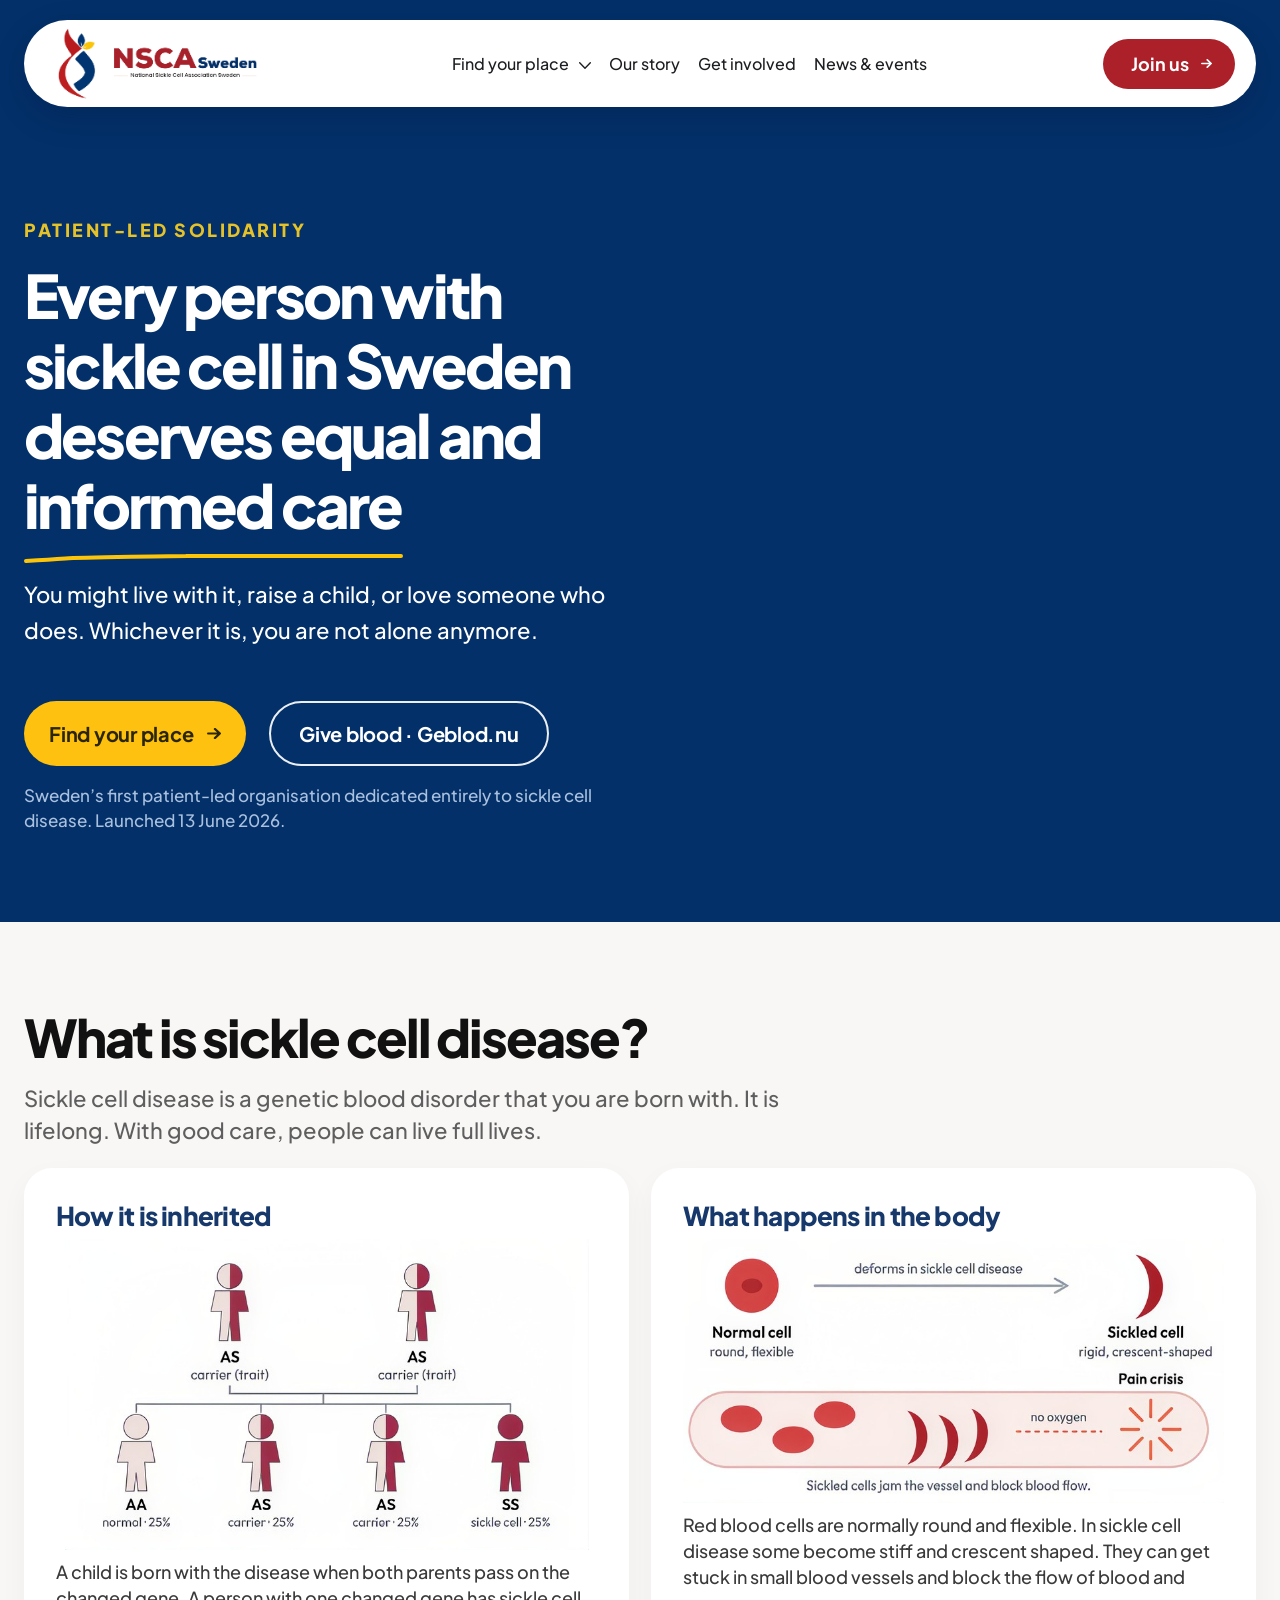
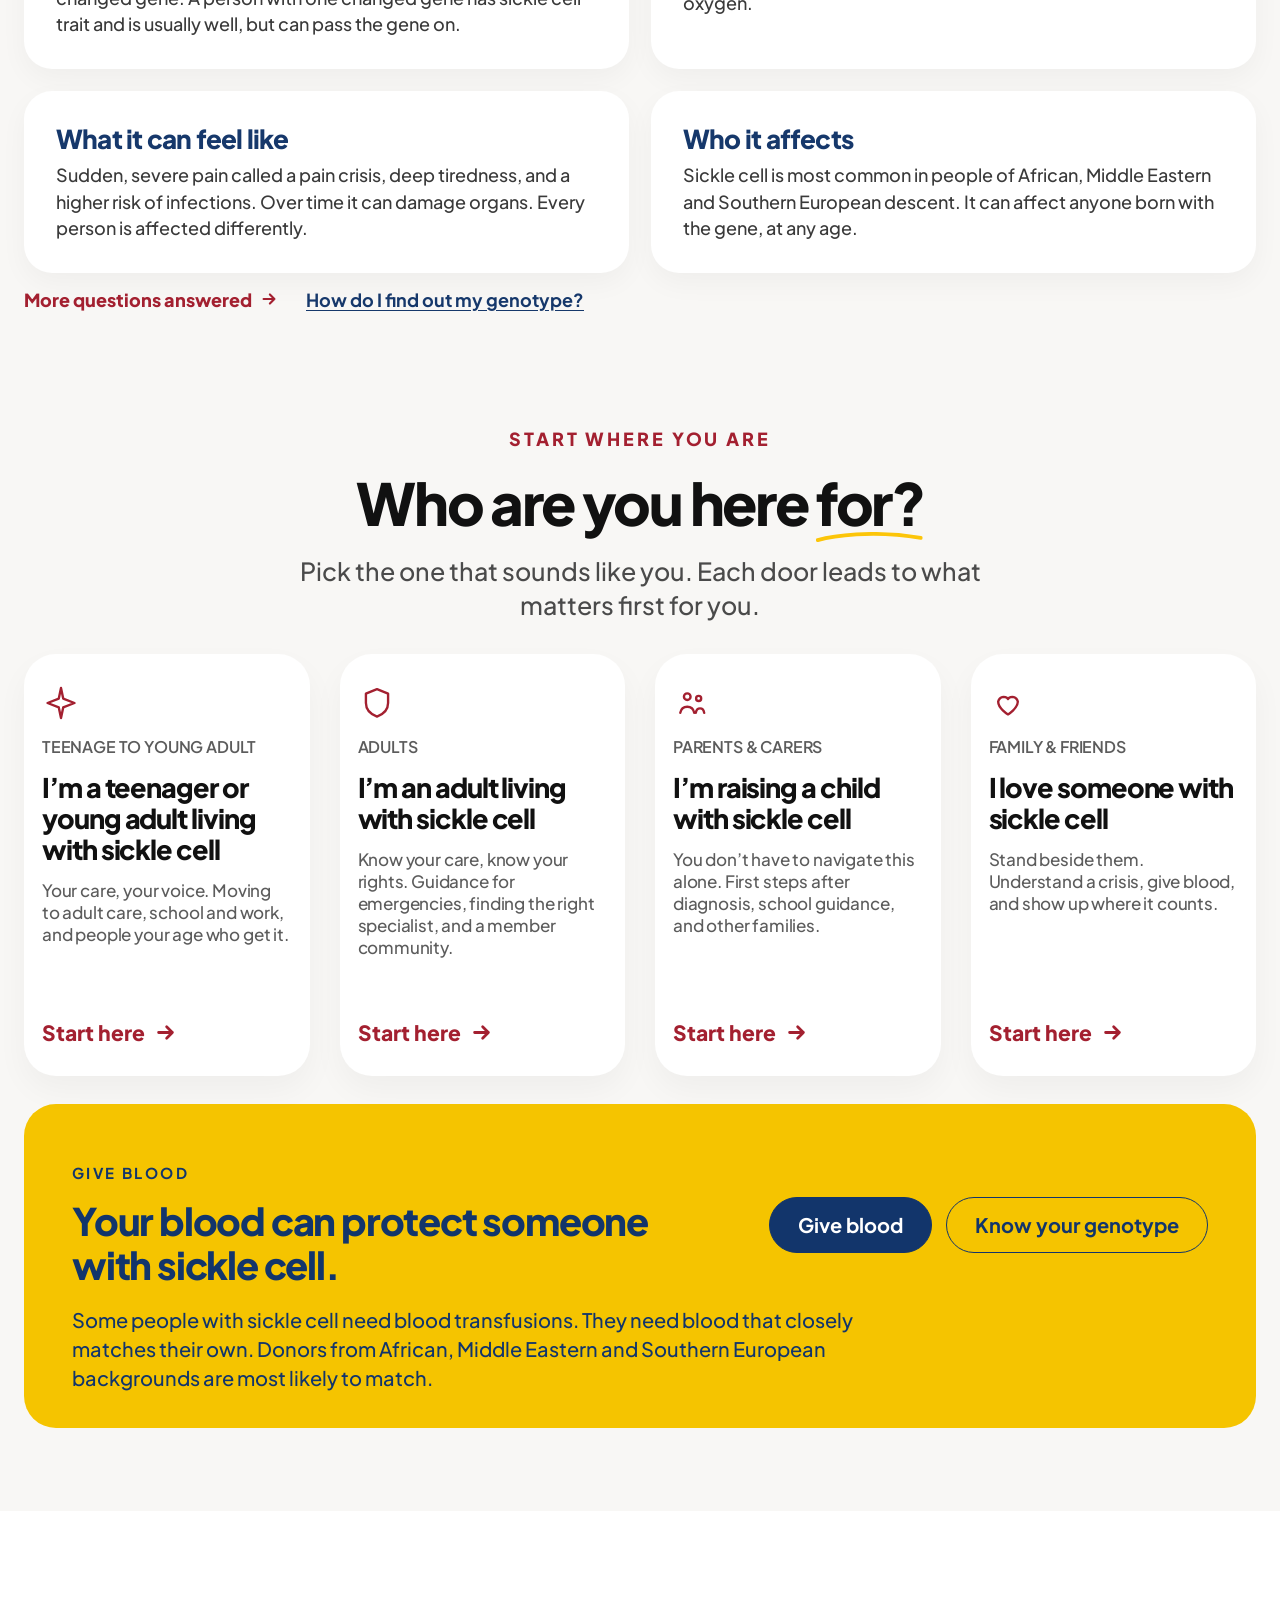
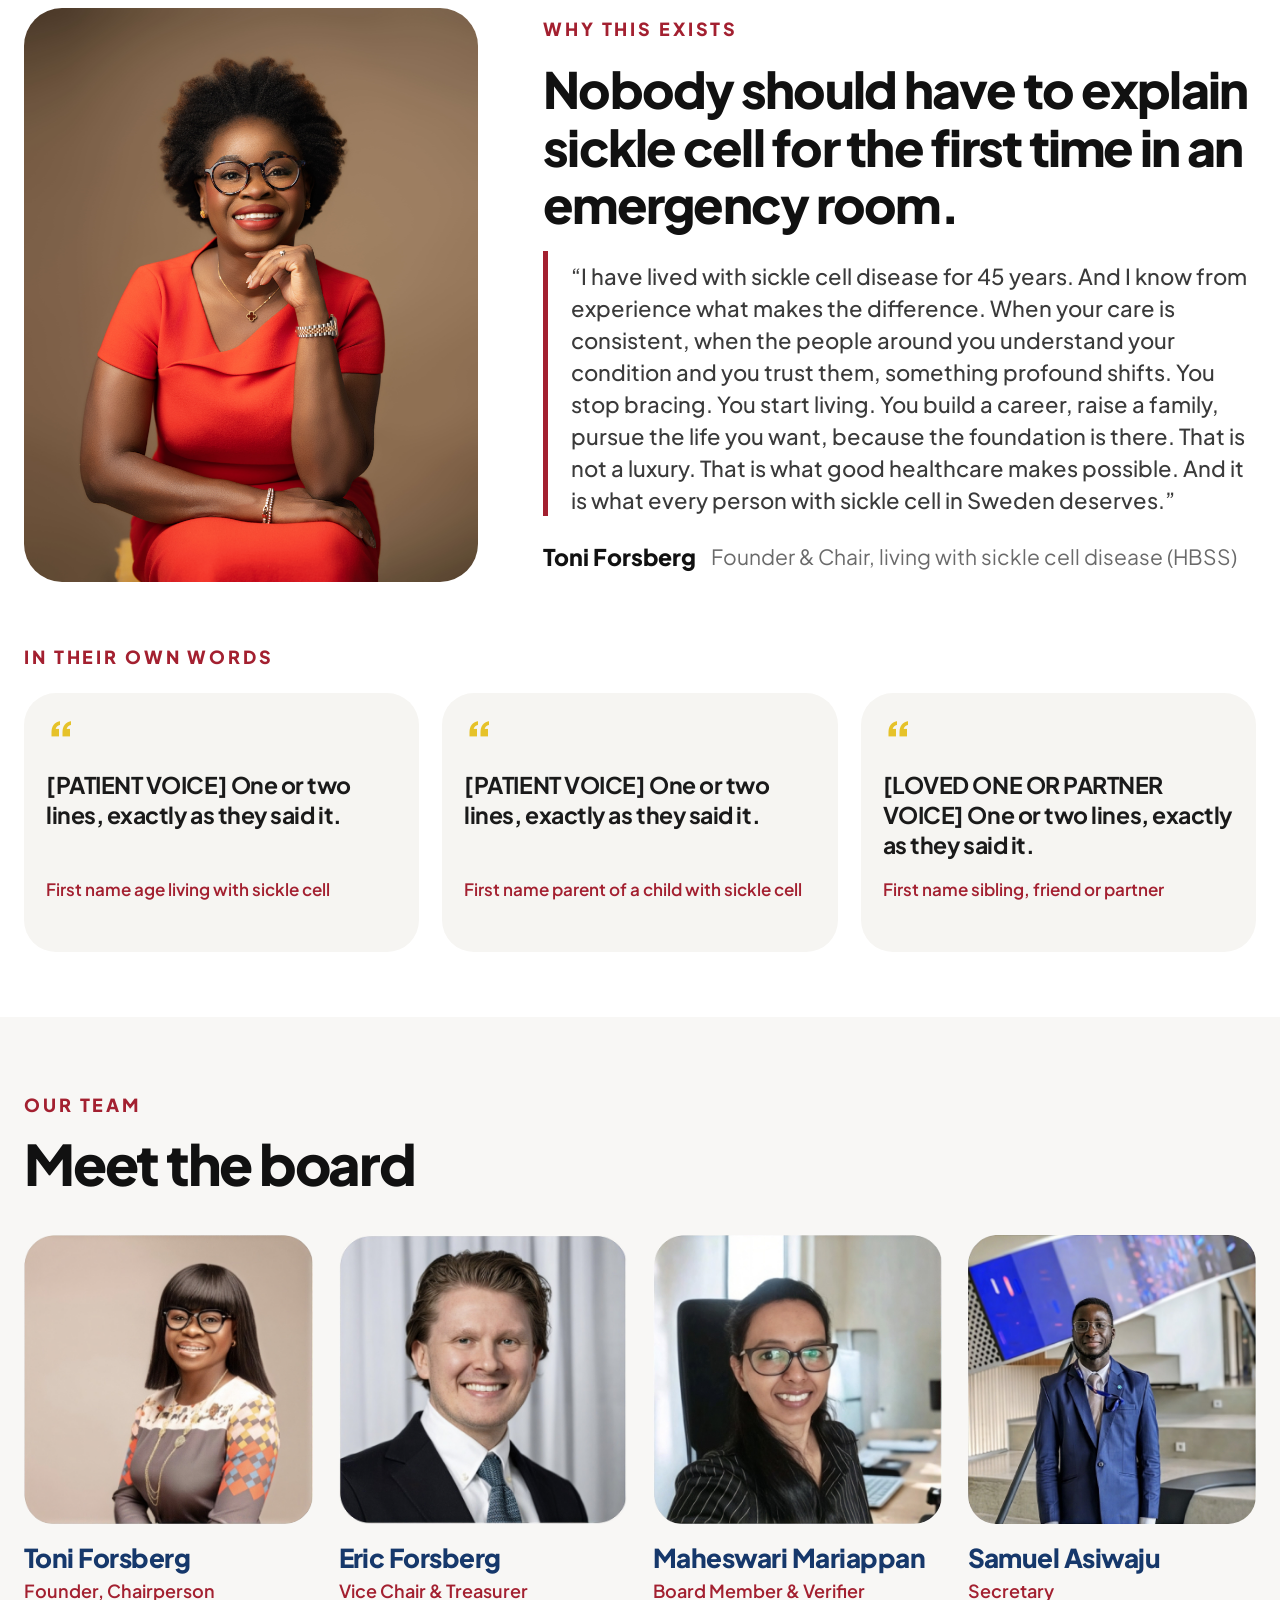
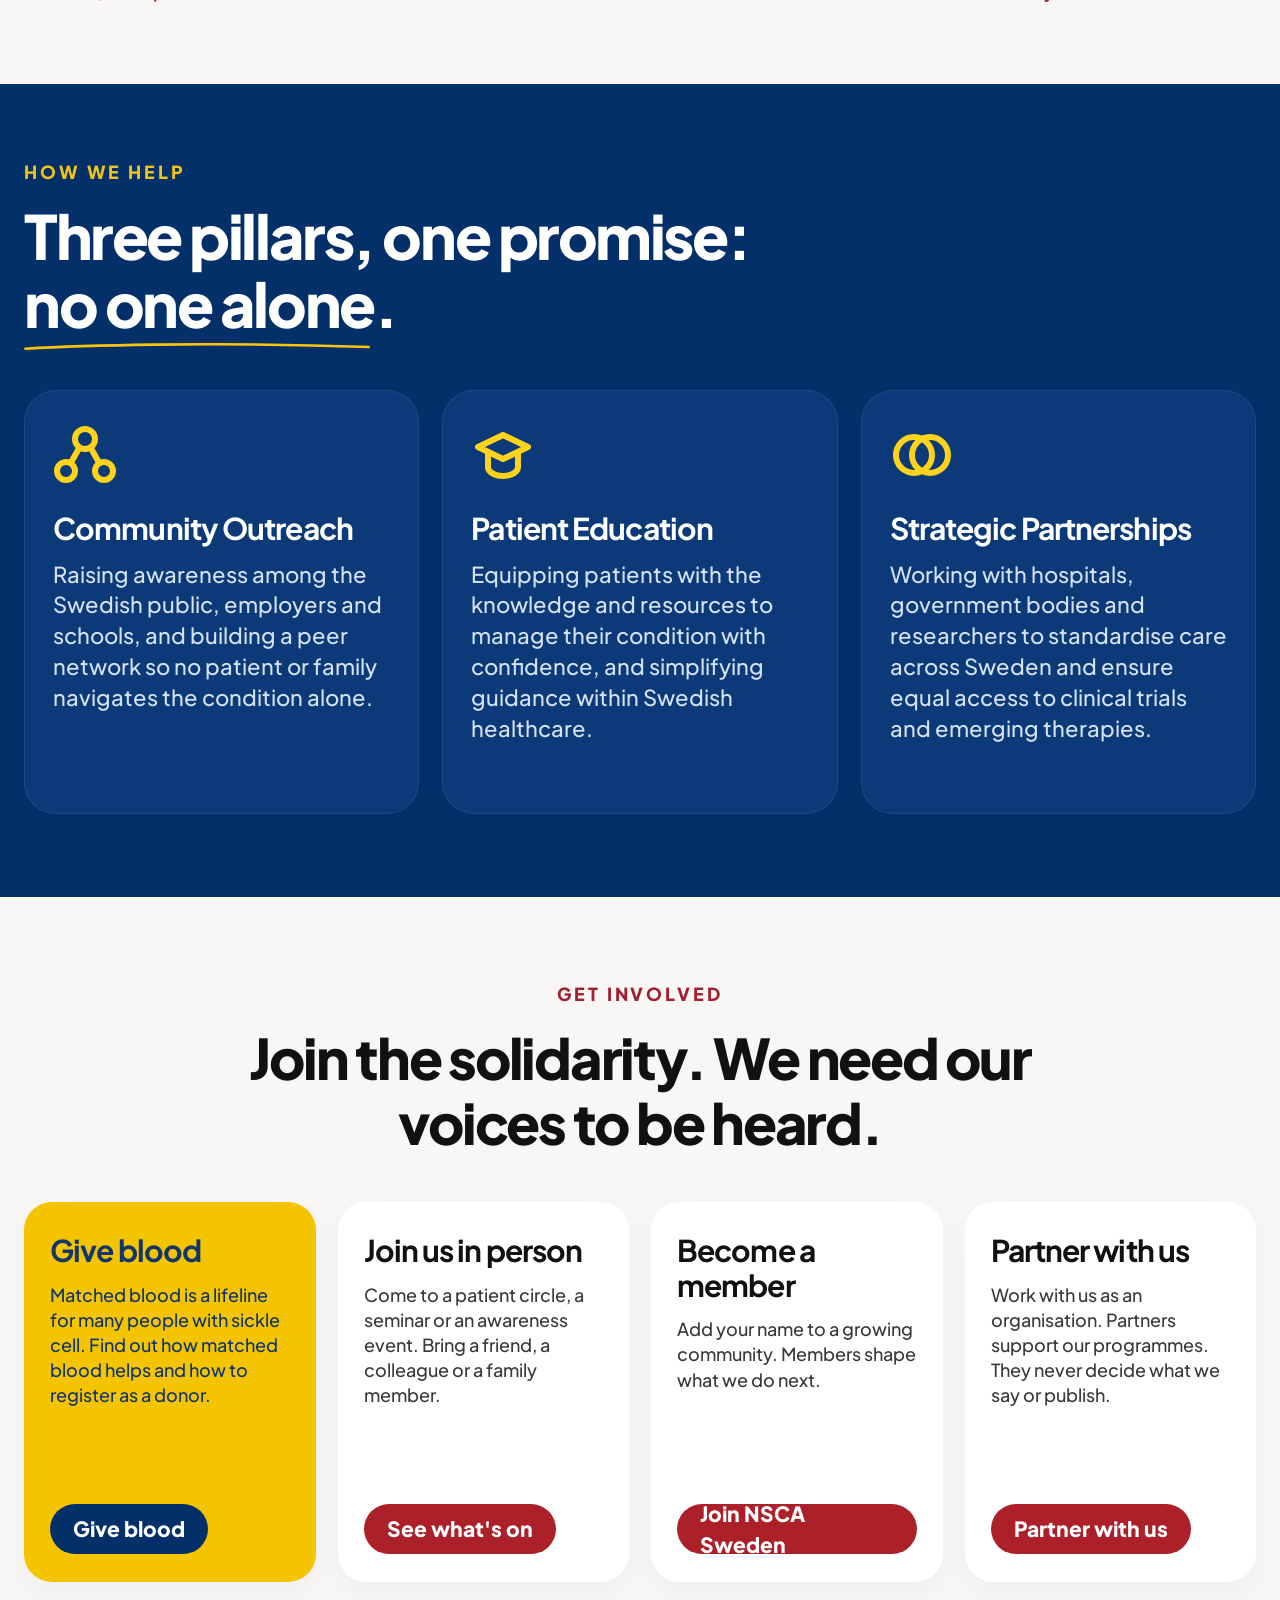
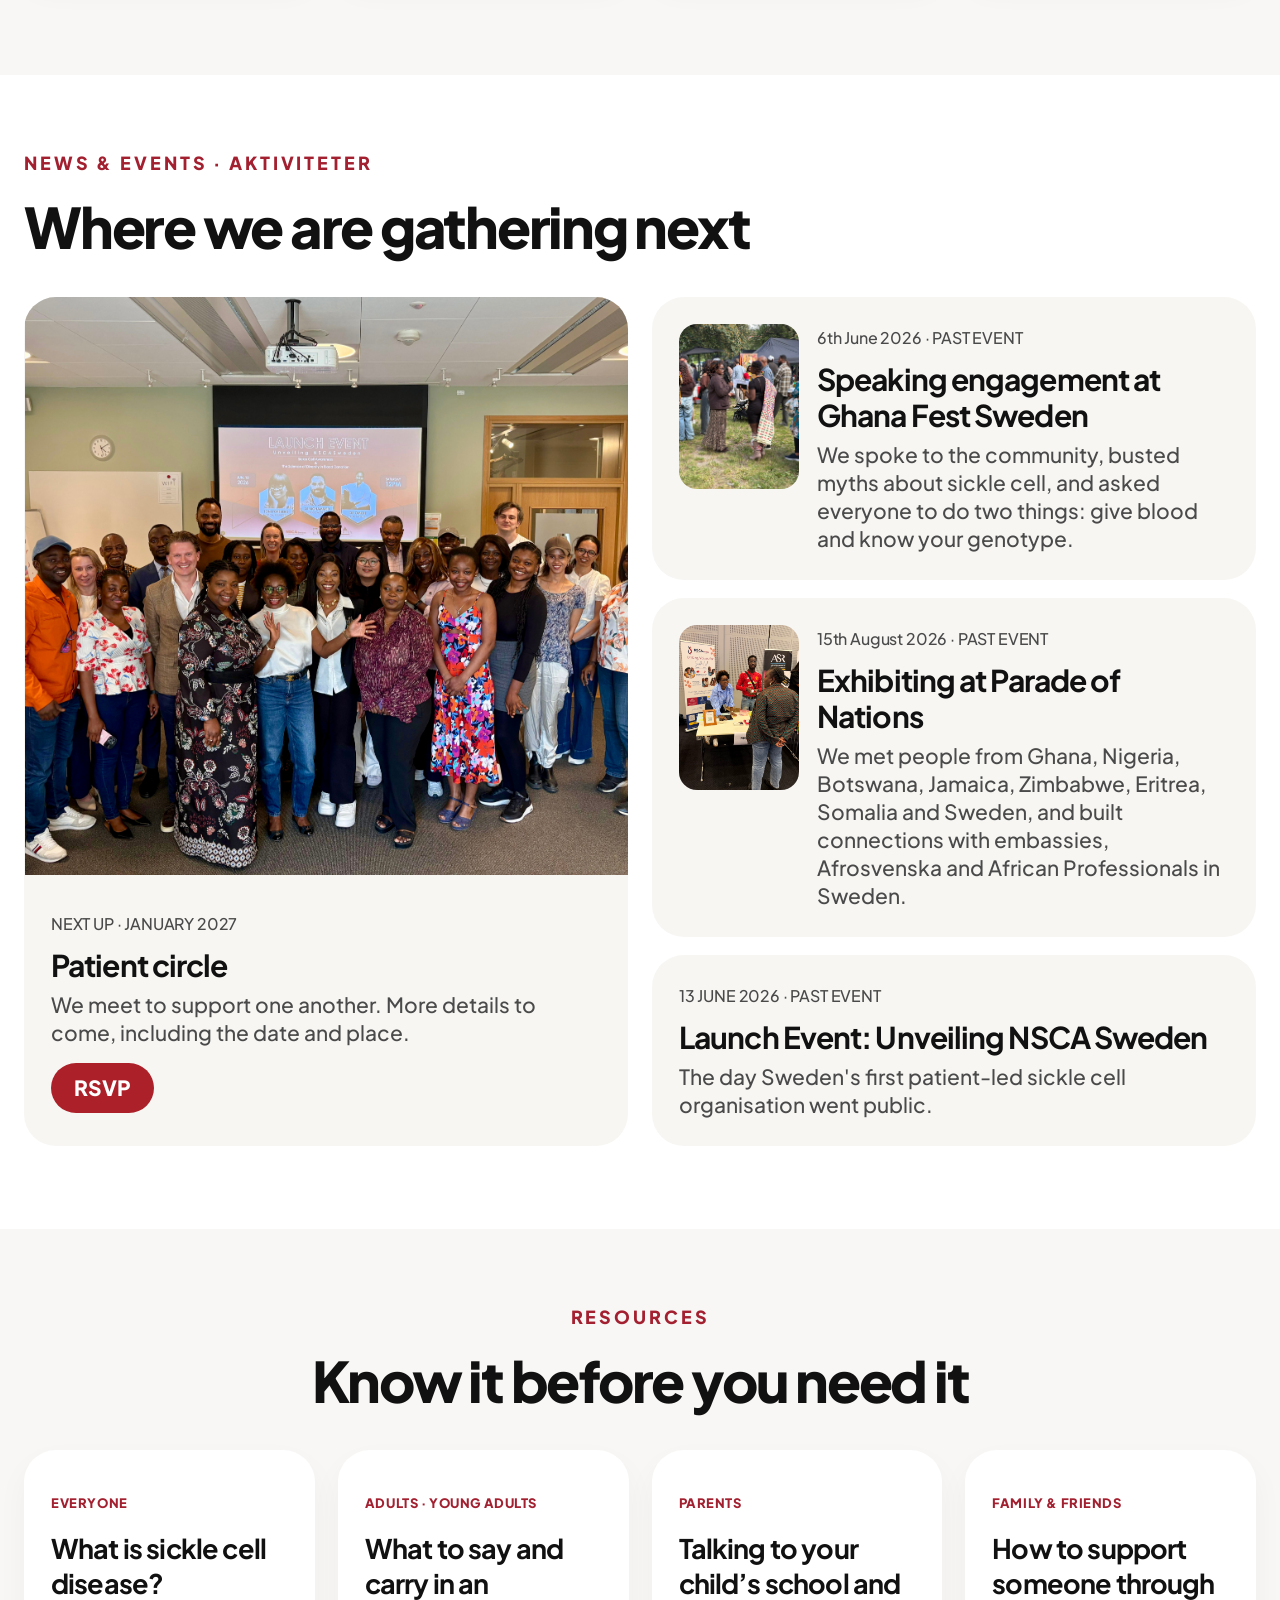
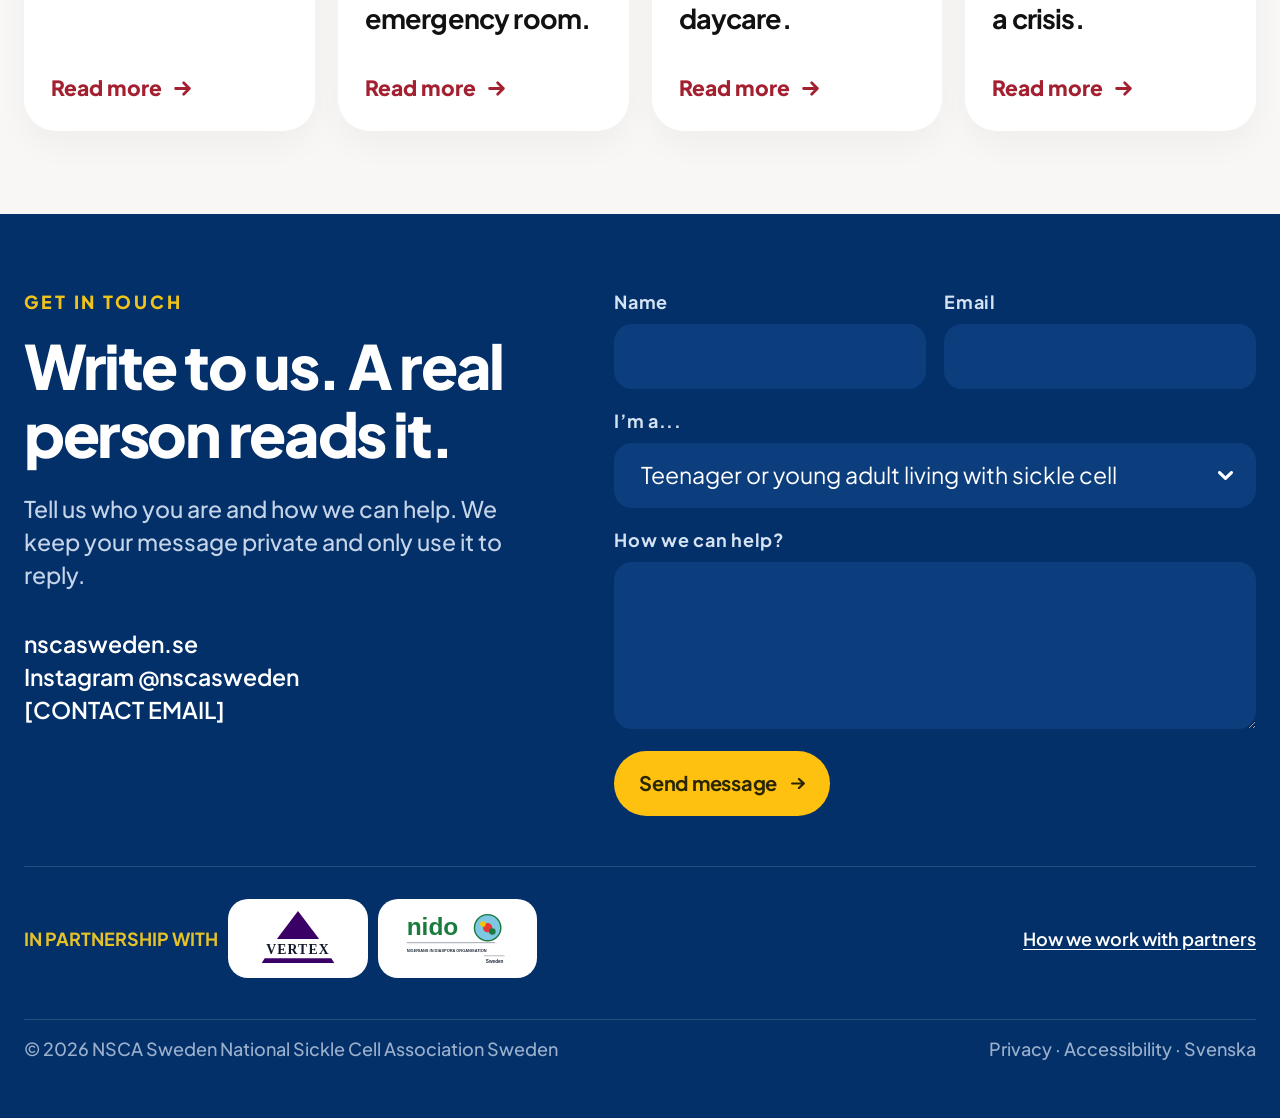
==== index.html @ 963af45c "Update index.html" ====
<!DOCTYPE html>
<html lang="en">
<head>
  <meta charset="UTF-8" />
  <meta name="viewport" content="width=device-width, initial-scale=1.0" />
  <title>NSCA Sweden — National Sickle Cell Association</title>
  <link rel="preconnect" href="https://fonts.googleapis.com" />
  <link rel="preconnect" href="https://fonts.gstatic.com" crossorigin />
  <link href="https://fonts.googleapis.com/css2?family=Plus+Jakarta+Sans:wght@400;500;600;700;800&display=swap"
    rel="stylesheet" />
  <link href="https://cdn.jsdelivr.net/npm/bootstrap@5.3.3/dist/css/bootstrap.min.css" rel="stylesheet" />
  <link rel="stylesheet" href="css/style.css" />
  <link rel="stylesheet" href="css/responsive.css" />
</head>
<body>
  <!-- HERO -->
  <header class="hero" id="top">
    <div class="container-nsca hero-inner">
      <nav class="nav-primary" id="primaryNav" aria-label="Primary">
        <a class="nav-logo" href="#top" aria-label="NSCA Sweden home">
          <img src="assets/logo.png" alt="NSCA Sweden" />
        </a>

        <div class="nav-links">
          <div class="nav-item has-dropdown">
            <button class="nav-link-btn nav-dropdown-toggle" type="button" aria-expanded="false"
              aria-controls="findPlaceMenu" id="findPlaceToggle">
              Find your place
              <img src="assets/chevron.svg" alt="" width="11.5" height="10.75" />
            </button>
            <ul class="nav-dropdown" id="findPlaceMenu" role="list">
              <li><a href="teenagers.html">Teenagers &amp; young adults</a></li>
              <li><a href="adults.html">Adults</a></li>
              <li><a href="parents.html">Parents &amp; carers</a></li>
              <li><a href="family.html">Family &amp; friends</a></li>
            </ul>
          </div>
          <a href="our-story.html">Our story </a>
          <a href="get-involved.html">Get involved </a> 
          <a href="news-events.html">News &amp; events</a>
          <!-- <a href="#resources">Resources <img src="assets/chevron.svg" alt="" width="11.5" height="10.75" /></a> -->
        </div>

        <div class="nav-actions">
          <!-- <div class="lang-switch" aria-label="Language">
            <span class="active">EN</span>
            <span class="sep">|</span>
            <a class="inactive" href="#">SV</a>
          </div> -->
          <a class="btn-join" href="#involve">Join us <img src="assets/arrow-white.svg" alt="" width="11"
              height="9" /></a>
          <button class="nav-toggle" id="navToggle" type="button" aria-label="Toggle menu" aria-expanded="false">
            <svg width="28" height="20" viewBox="0 0 28 20" fill="none" aria-hidden="true">
              <path d="M1 1h26M1 10h26M1 19h26" stroke="#033069" stroke-width="2.5" stroke-linecap="round" />
            </svg>
          </button>
        </div>
      </nav>

      <div class="hero-content">
        <div class="hero-copy">
          <div>
            <p class="hero-eyebrow">PATIENT-LED SOLIDARITY</p>
            <h1 class="hero-title">Every person with sickle cell in Sweden deserves equal and informed care</h1>
            <div class="hero-underline">
              <img src="assets/hero-underline.svg" alt="" width="379" height="5" />
            </div>
            <p class="hero-lead">
              You might live with it, raise a child, or love someone
              who does. Whichever it is, you are not alone
              anymore.
            </p>
          </div>

          <div class="hero-ctas">
            <a class="btn-yellow" href="#audience">Find your place <img src="assets/arrow-dark.svg" alt="" width="14"
                height="12" /></a>
            <a class="btn-outline-light" href="https://www.geblod.nu/" target="_blank" rel="noopener">Give blood ·
              Geblod.nu</a>
          </div>

          <p class="hero-note">
            Sweden’s first patient-led organisation dedicated entirely to sickle cell disease.
            Launched 13 June 2026.
          </p>
        </div>

        <div class="hero-media">
          <video autoplay muted loop playsinline class="hero-media-video" aria-label="NSCA Sweden launch day video">
            <source src="assets/home.mov" type="video/mp4" />
          </video>
        </div>
      </div>
    </div>
  </header>

  <!-- WHAT IS SCD -->
  <section class="section-pad" id="disease">
    <div class="container-nsca">
      <h2 class="section-title">What is sickle cell disease?</h2>
      <p class="section-lead">
        Sickle cell disease is a genetic blood disorder that you are born with. It is
        lifelong. With good care, people can live full lives.
      </p>

      <div class="disease-grid">
        <article class="disease-card">
          <h3>How it is inherited</h3>
          <div class="disease-fig">
            <img src="assets/inheritance.png" alt="Inheritance diagram for sickle cell disease" />
          </div>
          <p>
            A child is born with the disease when both parents pass on the
            changed gene. A person with one changed gene has sickle cell trait
            and is usually well, but can pass the gene on.
          </p>
        </article>

        <article class="disease-card">
          <h3>What happens in the body</h3>
          <div class="disease-fig disease-fig--cells">
            <img src="assets/blood-cells.png" alt="Normal and sickle-shaped red blood cells" />
          </div>
          <p>
            Red blood cells are normally round and flexible. In sickle cell
            disease some become stiff and crescent shaped. They can get
            stuck in small blood vessels and block the flow of blood and
            oxygen.
          </p>
        </article>

        <article class="disease-card">
          <h3>What it can feel like</h3>
          <p>
            Sudden, severe pain called a pain crisis, deep tiredness, and a
            higher risk of infections. Over time it can damage organs. Every
            person is affected differently.
          </p>
        </article>

        <article class="disease-card">
          <h3>Who it affects</h3>
          <p>
            Sickle cell is most common in people of African, Middle Eastern and
            Southern European descent. It can affect anyone born with the
            gene, at any age.
          </p>
        </article>
      </div>

      <div class="disease-links">
        <a class="link-red" href="#resources">More questions answered <img src="assets/arrow-more.svg" alt="" width="18"
            height="18" /></a>
        <a class="link-navy-underline" href="#resources">How do I find out my genotype?</a>
      </div>
    </div>
  </section>

  <!-- AUDIENCE -->
  <section class="audience" id="audience">
    <div class="container-nsca">
      <div class="audience-head">
        <p class="eyebrow eyebrow-center">START WHERE YOU ARE</p>
        <div class="audience-title-wrap">
          <h2 class="audience-title">Who are you here <span class="for-word">for?<img class="audience-underline"
                src="assets/quote.svg" alt="" width="107" height="7" /></span></h2>
        </div>
        <p class="audience-lead">Pick the one that sounds like you. Each door leads to what matters first for you.</p>
      </div>

      <div class="audience-grid">
        <article class="audience-card" id="audience-teens">
          <img class="icon" src="assets/icon-teen.svg" alt="" width="38" height="38" />
          <p class="label">TEENAGE TO YOUNG ADULT</p>
          <h3>I’m a teenager or young adult living with sickle cell</h3>
          <p>Your care, your voice. Moving to adult care, school and work, and people your age who get it.</p>
          <a class="start" href="teenagers.html">Start here <img src="assets/arrow-start.svg" alt="" width="23"
              height="23" /></a>
        </article>

        <article class="audience-card" id="audience-adults">
          <img class="icon" src="assets/icon-adult.svg" alt="" width="38" height="38" />
          <p class="label">ADULTS</p>
          <h3>I’m an adult living with sickle cell</h3>
          <p>Know your care, know your rights. Guidance for emergencies, finding the right specialist, and a member
            community.</p>
          <a class="start" href="adults.html">Start here <img src="assets/arrow-start.svg" alt="" width="23"
              height="23" /></a>
        </article>

        <article class="audience-card" id="audience-parents">
          <img class="icon" src="assets/icon-parent.svg" alt="" width="38" height="38" />
          <p class="label">PARENTS &amp; CARERS</p>
          <h3>I’m raising a child with sickle cell</h3>
          <p>You don’t have to navigate this alone. First steps after diagnosis, school guidance, and other families.
          </p>
          <a class="start" href="parents.html">Start here <img src="assets/arrow-start.svg" alt="" width="23"
              height="23" /></a>
        </article>

        <article class="audience-card" id="audience-family">
          <img class="icon" src="assets/icon-ally.svg" alt="" width="38" height="38" />
          <p class="label">FAMILY &amp; FRIENDS</p>
          <h3>I love someone with sickle cell</h3>
          <p>Stand beside them. Understand a crisis, give blood, and show up where it counts.</p>
          <a class="start" href="family.html">Start here <img src="assets/arrow-start.svg" alt="" width="23"
              height="23" /></a>
        </article>
      </div>

      <div class="blood-banner">
        <div class="blood-banner-top">
          <div>
            <p class="label">GIVE BLOOD</p>
            <h3>Your blood can protect someone with sickle cell.</h3>
          </div>
          <div class="blood-banner-actions">
            <a class="btn-navy" href="https://www.geblod.nu/" target="_blank" rel="noopener">Give blood</a>
            <a class="btn-outline-navy" href="#resources">Know your genotype</a>
          </div>
        </div>
        <p class="blood-banner-copy">
          Some people with sickle cell need blood transfusions. They need blood that closely
          matches their own. Donors from African, Middle Eastern and Southern European
          backgrounds are most likely to match.
        </p>
      </div>
    </div>
  </section>

  <!-- STORY -->
  <section class="story" id="story">
    <div class="container-nsca">
      <div class="story-main">
        <div class="story-photo">
          <img src="assets/founder.jpg" alt="A member of NSCA Sweden, seated, wearing a red dress" />
        </div>
        <div class="story-copy">
          <p class="eyebrow">WHY THIS EXISTS</p>
          <h2>Nobody should have to explain sickle cell for the first time in an emergency room.</h2>
          <blockquote class="story-quote">
            <p>“I have lived with sickle cell disease for 45 years. And I know from experience what makes the
              difference. When your care is consistent, when the people around you understand your condition and you
              trust them, something profound shifts. You stop bracing. You start living. You build a career, raise a
              family, pursue the life you want, because the foundation is there. That is not a luxury. That is what good
              healthcare makes possible. And it is what every person with sickle cell in Sweden deserves.”</p>
          </blockquote>
          <div class="story-byline">
            <strong>Toni Forsberg</strong>
            <span>Founder &amp; Chair, living with sickle cell disease (HBSS)</span>
          </div>
        </div>
      </div>

      <div class="voices">
        <p class="eyebrow">IN THEIR OWN WORDS</p>
        <div class="voices-grid">
          <article class="voice-card">
            <div class="q">“</div>
            <p>[PATIENT VOICE] One or two lines, exactly as they said it.</p>
            <div class="who">First name age living with sickle cell</div>
          </article>
          <article class="voice-card">
            <div class="q">“</div>
            <p>[PATIENT VOICE] One or two lines, exactly as they said it.</p>
            <div class="who">First name parent of a child with sickle cell</div>
          </article>
          <article class="voice-card">
            <div class="q">“</div>
            <p>[LOVED ONE OR PARTNER VOICE] One or two lines, exactly as they said it.</p>
            <div class="who">First name sibling, friend or partner</div>
          </article>
        </div>
      </div>
    </div>
  </section>

  <!-- BOARD -->
  <section class="board" id="board">
    <div class="container-nsca">
      <p class="eyebrow">OUR TEAM</p>
      <h2>Meet the board</h2>
      <div class="board-grid">
        <article class="board-card">
          <img src="assets/toni.png" alt="Toni Forsberg" />
          <h3>Toni Forsberg</h3>
          <p>Founder, Chairperson</p>
        </article>
        <article class="board-card">
          <img src="assets/eric.png" alt="Eric Forsberg" />
          <h3>Eric Forsberg</h3>
          <p>Vice Chair &amp; Treasurer</p>
        </article>
        <article class="board-card">
          <img src="assets/maheswari.png" alt="Maheswari Mariappan" />
          <h3>Maheswari Mariappan</h3>
          <p>Board Member &amp; Verifier</p>
        </article>
        <article class="board-card">
          <img src="assets/samuel.png" alt="Samuel Asiwaju" />
          <h3>Samuel Asiwaju</h3>
          <p>Secretary</p>
        </article>
      </div>
    </div>
  </section>

  <!-- PILLARS -->
  <section class="pillars" id="pillars">
    <div class="container-nsca">
      <p class="eyebrow eyebrow-yellow">HOW WE HELP</p>
      <h2>Three pillars, one promise:<br />no one alone.</h2>
      <div class="pillars-underline">
        <img src="assets/arrow-navy.svg" alt="" width="346" height="7" />
      </div>
      <div class="pillars-grid">
        <article class="pillar-card">
          <img class="icon" src="assets/icon-community.svg" alt="" width="64" height="64" />
          <h3>Community Outreach</h3>
          <p>Raising awareness among the Swedish public, employers and schools, and building a peer network so no
            patient or family navigates the condition alone.</p>
        </article>
        <article class="pillar-card">
          <img class="icon" src="assets/icon-education.svg" alt="" width="64" height="64" />
          <h3>Patient Education</h3>
          <p>Equipping patients with the knowledge and resources to manage their condition with confidence, and
            simplifying guidance within Swedish healthcare.</p>
        </article>
        <article class="pillar-card">
          <img class="icon" src="assets/icon-partnerships.svg" alt="" width="64" height="64" />
          <h3>Strategic Partnerships</h3>
          <p>Working with hospitals, government bodies and researchers to standardise care across Sweden and ensure
            equal access to clinical trials and emerging therapies.</p>
        </article>
      </div>
    </div>
  </section>

  <!-- GET INVOLVED -->
  <section class="involve" id="involve">
    <div class="container-nsca">
      <p class="eyebrow eyebrow-center">GET INVOLVED</p>
      <h2>Join the solidarity. We need our<br />voices to be heard.</h2>
      <div class="involve-grid">
        <article class="involve-card is-yellow">
          <h3>Give blood</h3>
          <p>Matched blood is a lifeline for many people with sickle cell. Find out how matched blood helps and how to
            register as a donor.</p>
          <div class="cta"><a class="btn-pill-navy" href="https://www.geblod.nu/" target="_blank" rel="noopener">Give
              blood</a></div>
        </article>
        <article class="involve-card">
          <h3>Join us in person</h3>
          <p>Come to a patient circle, a seminar or an awareness event. Bring a friend, a colleague or a family member.
          </p>
          <div class="cta"><a class="btn-pill-red" href="news-events.html">See what's on</a></div>
        </article>
        <article class="involve-card">
          <h3>Become a<br />member</h3>
          <p>Add your name to a growing community. Members shape what we do next.</p>
          <div class="cta"><a class="btn-pill-red" href="#contact">Join NSCA Sweden</a></div>
        </article>
        <article class="involve-card">
          <h3>Partner with us</h3>
          <p>Work with us as an organisation. Partners support our programmes. They never decide what we say or publish.
          </p>
          <div class="cta"><a class="btn-pill-red" href="#contact">Partner with us</a></div>
        </article>
      </div>
    </div>
  </section>

  <!-- NEWS -->
  <section class="news" id="news">
    <div class="container-nsca">
      <p class="eyebrow">NEWS &amp; EVENTS · AKTIVITETER</p>
      <h2>Where we are gathering next</h2>
      <div class="news-layout">
        <article class="news-featured">
          <div class="news-featured-media">
            <img src="assets/hero-group.jpg" alt="Group photo from the NSCA Sweden launch day, 13 June 2026" />
          </div>
          <div class="news-featured-body">
            <p class="news-meta">NEXT UP · JANUARY 2027</p>
            <h3>Patient circle</h3>
            <p>We meet to support one another. More details to come, including the date and place.</p>
            <a class="btn-rsvp" href="#contact">RSVP</a>
          </div>
        </article>

        <div class="news-side">
          <article class="news-side-card">
            <div class="thumb">
              <img src="assets/news-outdoor.png" alt="People gathered outdoors at an NSCA Sweden speaking engagement" />
            </div>
            <div class="news-side-card-body">
              <p class="news-meta">6th June 2026 · PAST EVENT</p>
              <h3>Speaking engagement at Ghana Fest Sweden</h3>
              <p>We spoke to the community, busted myths about sickle cell, and asked everyone to do two things: give
                blood and know your genotype.</p>
            </div>
          </article>

          <article class="news-side-card">
            <div class="thumb">
              <img src="assets/news-planning.jpeg" alt="Members planning a circle around a table" />
            </div>
            <div class="news-side-card-body">
              <p class="news-meta">15th August 2026 · PAST EVENT</p>
              <h3>Exhibiting at Parade of Nations</h3>
              <p>We met people from Ghana, Nigeria, Botswana, Jamaica, Zimbabwe, Eritrea, Somalia and Sweden, and built
                connections with embassies, Afrosvenska and African Professionals in Sweden.</p>
            </div>
          </article>

          <article class="news-side-card is-text-only">
            <p class="news-meta">13 JUNE 2026 · PAST EVENT</p>
            <h3>Launch Event: Unveiling NSCA Sweden</h3>
            <p>The day Sweden's first patient-led sickle cell organisation went public.</p>
          </article>
        </div>
      </div>
    </div>
  </section>

  <!-- RESOURCES -->
  <section class="resources" id="resources">
    <div class="container-nsca">
      <p class="eyebrow eyebrow-center">RESOURCES</p>
      <h2>Know it before you need it</h2>
      <div class="resources-grid">
        <article class="resource-card">
          <p class="tag">EVERYONE</p>
          <h3>What is sickle cell disease?</h3>
          <a class="more" href="/nsca-sweden/teenagers.html">Read more <img src="assets/arrow-start.svg" alt="" width="23"
              height="23" /></a>
        </article>
        <article class="resource-card">
          <p class="tag">ADULTS · YOUNG ADULTS</p>
          <h3>What to say and carry in an emergency room.</h3>
          <a class="more" href="/nsca-sweden/adults.html">Read more <img src="assets/arrow-start.svg" alt="" width="23"
              height="23" /></a>
        </article>
        <article class="resource-card">
          <p class="tag">PARENTS</p>
          <h3>Talking to your child’s school and daycare.</h3>
          <a class="more" href="/nsca-sweden/parents.html">Read more <img src="assets/arrow-start.svg" alt="" width="23"
              height="23" /></a>
        </article>
        <article class="resource-card">
          <p class="tag">Family &amp; friends</p>
          <h3>How to support someone through a crisis.</h3>
          <a class="more" href="/nsca-sweden/family.html">Read more <img src="assets/arrow-start.svg" alt="" width="23"
              height="23" /></a>
        </article>
      </div>
    </div>
  </section>

  <!-- CONTACT -->
  <footer class="contact" id="contact">
    <div class="container-nsca">
      <div class="contact-grid">
        <div class="contact-copy">
          <p class="eyebrow eyebrow-yellow">GET IN TOUCH</p>
          <h2>Write to us. A real person reads it.</h2>
          <p class="intro">Tell us who you are and how we can help. We keep your message private and only use it to
            reply.</p>
          <p class="details">
            nscasweden.se<br />
            Instagram @nscasweden<br />
            [CONTACT EMAIL]
          </p>
        </div>

        <form class="contact-form" id="contactForm" novalidate>
        	<input type="hidden" name="access_key" value="e3b05d65-c42a-44a4-8c86-0a41c45560fa">
          <div class="form-field">
            <label for="name">Name</label>
            <input id="name" name="name" type="text" autocomplete="name" />
          </div>
          <div class="form-field">
            <label for="email">Email</label>
            <input id="email" name="email" type="email" autocomplete="email" />
          </div>
          <div class="form-field full">
            <label for="role">I’m a...</label>
            <select id="role" name="role">
              <option>Teenager or young adult living with sickle cell</option>
              <option>Adult living with sickle cell</option>
              <option>Parent or carer</option>
              <option>Family member or friend</option>
              <option>Healthcare professional</option>
              <option>Organisation / partner</option>
            </select>
          </div>
          <div class="form-field full">
            <label for="message">How we can help?</label>
            <textarea id="message" name="message"></textarea>
          </div>
          <div class="form-submit">
            <button class="btn-yellow" type="submit">
              Send message
              <img src="assets/arrow-dark.svg" alt="" width="14" height="12" />
            </button>
          </div>
          <input type="hidden" name="subject" value="New message from NSCA Sweden website">
           <input type="checkbox" name="botcheck" tabindex="-1" autocomplete="off" style="display:none">
        </form>
      </div>

      <div class="footer-partners">
        <div class="partners-left">
          <p class="partners-label">In partnership with</p>
          <a class="partner-badge" href="#" aria-label="Vertex">
            <img src="assets/partner-vertex.svg" alt="Vertex" width="96" height="59" />
          </a>
          <a class="partner-badge" href="#" aria-label="NIDO Sweden">
            <img src="assets/partner-nido.svg" alt="NIDO Sweden" width="120" height="62" />
          </a>
        </div>
        <a class="partner-link" href="#involve">How we work with partners</a>
      </div>

      <div class="footer-bottom">
        <p>© 2026 NSCA Sweden National Sickle Cell Association Sweden</p>
        <p>Privacy · Accessibility · Svenska</p>
      </div>
    </div>
  </footer>

  <script src="https://cdn.jsdelivr.net/npm/bootstrap@5.3.3/dist/js/bootstrap.bundle.min.js"></script>
  <script src="js/main.js"></script>
</body>

</html>
---- css/style.css ----
:root {
  --navy: #033069;
  --navy-deep: #12356b;
  --navy-card: #0c3a78;
  --navy-input: #0c3d7c;
  --navy-text: #16386b;
  --red: #ac2029;
  --red-link: #a32030;
  --yellow: #ffc10f;
  --yellow-banner: #f5c400;
  --yellow-soft: #e6c229;
  --yellow-pillars: #f0c31a;
  --cream: #f8f7f5;
  --cream-card: #f6f5f2;
  --cream-news: #f7f6f3;
  --ink: #111;
  --muted: #5e5e5e;
  --muted-2: #4a4a4a;
  --muted-3: #5c5c5c;
  --muted-4: #3a3a3a;
  --muted-5: #6a6a6a;
  --blue-soft: #a9c0de;
  --blue-text: #d5e2f2;
  --blue-muted: #c5d4e8;
  --footer-muted: #9bb0cc;
  --container: 1296px;
  --font: "Plus Jakarta Sans", sans-serif;
}

*,
*::before,
*::after {
  box-sizing: border-box;
}

html {
  scroll-behavior: smooth;
}

body {
  margin: 0;
  font-family: var(--font) !important;
  background: var(--cream);
  color: var(--ink);
  -webkit-font-smoothing: antialiased;
}

h1,
h2,
h3,
h4,
h5,
h6,
p,
a,
button,
input,
select,
textarea,
label {
  font-family: var(--font);
}

a {
  text-decoration: none;
  color: inherit;
}

img {
  max-width: 100%;
  display: block;
}

.container-nsca {
  width: 100%;
  max-width: var(--container);
  margin: 0 auto;
  padding-left: 24px;
  padding-right: 24px;
}

/* ========== HERO / NAV ========== */
.hero {
  background: var(--navy);
  position: relative;
}

.hero-inner {
  position: relative;
  min-height: 922px;
  padding-top: 120px;
  padding-bottom: 60px;
}

.nav-primary {
  display: flex;
  align-items: center;
  gap: 30px;
  background: rgba(255, 255, 255, 1);
  border-radius: 47px;
  padding: 4px 20px 4px 32px;
  box-shadow: 0 11px 32px rgba(0, 10, 40, 0.18);
  width: calc(100% - 48px);
  max-width: 1296px;
  margin: 0 auto;
  position: fixed;
  top: 20px;
  left: 0;
  right: 0;
  z-index: 200;
  border: 1px solid rgba(255, 255, 255, 0.55);
}

.nav-logo {
  width: 201px;
  height: 77px;
  overflow: hidden;
  flex-shrink: 0;
  position: relative;
}

.nav-logo img {
  position: absolute;
  width: 160.6%;
  height: 416.37%;
  max-width: none;
  left: -30.36%;
  top: -158.33%;
}

.nav-links {
  display: flex;
  flex: 1;
  align-items: center;
  justify-content: center;
  gap: 28px;
  padding-left: 18px;
  min-width: 0;
  overflow: visible;
}

.nav-links a,
.nav-link-btn {
  display: inline-flex;
  align-items: center;
  gap: 10px;
  font-weight: 500;
  font-size: 16px;
  color: #1c1e22;
  white-space: nowrap;
  font-family: var(--font);
  background: none;
  border: none;
  padding: 0;
  cursor: pointer;
  line-height: inherit;
}

.nav-links a img,
.nav-link-btn img {
  width: 11.5px;
  height: 10.75px;
  transition: transform 0.2s ease;
  flex-shrink: 0;
}

.nav-item {
  position: relative;
}

.nav-item:hover .nav-dropdown-toggle img,
.nav-item.is-open .nav-dropdown-toggle img,
.nav-dropdown-toggle[aria-expanded="true"] img {
  transform: rotate(180deg);
}

.nav-dropdown {
  list-style: none;
  margin: 0;
  /* top padding = invisible hover bridge (no gap between trigger & menu) */
  padding: 12px 0 10px;
  position: absolute;
  top: 100%;
  left: 50%;
  transform: translateX(-50%);
  min-width: 260px;
  background: transparent;
  border-radius: 0;
  box-shadow: none;
  opacity: 0;
  visibility: hidden;
  pointer-events: none;
  transition: opacity 0.15s ease, visibility 0.15s;
  z-index: 40;
}

.nav-dropdown::before {
  content: "";
  position: absolute;
  top: 12px;
  left: 0;
  right: 0;
  bottom: 0;
  background: #fff;
  border-radius: 18px;
  box-shadow: 0 14px 36px rgba(0, 10, 40, 0.16);
  z-index: -1;
}

.nav-item.is-open .nav-dropdown,
.nav-item:hover .nav-dropdown,
.nav-item:focus-within .nav-dropdown {
  opacity: 1;
  visibility: visible;
  pointer-events: auto;
}

.nav-dropdown li {
  position: relative;
  z-index: 1;
}

.nav-dropdown li a {
  display: block;
  width: 100%;
  padding: 12px 20px;
  font-size: 15px;
  font-weight: 500;
  color: #1c1e22;
  white-space: normal;
  line-height: 1.35;
  border-radius: 0;
  transition: background 0.15s ease, color 0.15s ease;
}

.nav-dropdown li a:hover,
.nav-dropdown li a:focus-visible {
  background: rgba(3, 48, 105, 0.06);
  color: var(--navy);
}

.nav-actions {
  display: flex;
  align-items: center;
  gap: 18px;
  flex-shrink: 0;
}

.lang-switch {
  display: flex;
  align-items: center;
  gap: 12px;
}

.lang-switch .active {
  font-weight: 800;
  font-size: 18px;
  color: #16181c;
}

.lang-switch .sep {
  font-size: 21px;
  color: #c5c8cc;
  font-weight: 400;
}

.lang-switch .inactive {
  font-weight: 500;
  font-size: 18px;
  color: #9aa1a8;
}

.btn-join {
  display: inline-flex;
  align-items: center;
  gap: 12px;
  height: 50px;
  padding: 0 23px 0 28px;
  background: var(--red);
  color: #fff;
  font-weight: 700;
  font-size: 18px;
  border-radius: 28px;
  border: none;
  white-space: nowrap;
}

.btn-join img {
  width: 11px;
  height: 9px;
}

.nav-toggle {
  display: none;
  background: transparent;
  border: none;
  padding: 8px;
}

.hero-content {
  display: flex;
  align-items: center;
  justify-content: space-between;
  gap: 40px;
  margin-top: 96px;
  padding-top: 0;
}

.hero-copy {
  width: 100%;
  max-width: 643px;
  display: flex;
  flex-direction: column;
  gap: 17px;
}

.hero-eyebrow {
  font-weight: 800;
  font-size: 18px;
  letter-spacing: 2.52px;
  color: var(--yellow-soft);
  margin: 0 0 17px;
}

.hero-title {
  font-weight: 800;
  font-size: 60px;
  line-height: 70px;
  letter-spacing: -2.814px;
  color: #fff;
  margin: 0 0 14px;
  max-width: 640px;
}

.hero-underline {
  width: 379px;
  max-width: 100%;
  height: 5px;
  margin-bottom: 17px;
}

.hero-underline img {
  width: 100%;
  height: auto;
}

.hero-lead {
  font-weight: 500;
  font-size: 22px;
  line-height: 36px;
  color: #fff;
  margin: 0;
  width: 100%;
  max-width: 635px;
}

.hero-ctas {
  display: flex;
  flex-wrap: wrap;
  gap: 23px;
  align-items: center;
  margin-top: 36px;
}

.btn-yellow {
  display: inline-flex;
  align-items: center;
  justify-content: center;
  gap: 14px;
  height: 65px;
  padding: 0 25px;
  background: var(--yellow);
  color: #2a2600;
  font-weight: 700;
  font-size: 20px;
  letter-spacing: -0.25px;
  border-radius: 999px;
  border: none;
}

.btn-yellow img {
  width: 13.8px;
  height: 11.5px;
}

.btn-outline-light {
  display: inline-flex;
  align-items: center;
  justify-content: center;
  height: 65px;
  padding: 0 28px;
  border: 2px solid rgba(255, 255, 255, 0.92);
  color: #fff;
  font-weight: 700;
  font-size: 20px;
  letter-spacing: -0.25px;
  border-radius: 999px;
  background: transparent;
}

.hero-note {
  font-weight: 500;
  font-size: 17px;
  line-height: 25px;
  color: var(--blue-soft);
  margin: 0;
}

.hero-media {
  width: 572px;
  max-width: 100%;
  height: 461px;
  border-radius: 38px;
  overflow: hidden;
  position: relative;
  flex-shrink: 0;
}

.hero-media img,
.hero-media-video {
  position: absolute;
  inset: 0;
  width: 100%;
  height: 100%;
  max-width: none;
  object-fit: cover;
  display: block;
}

/* ========== SECTION COMMON ========== */
.section-pad {
  padding-top: 86px;
  padding-bottom: 72px;
}

.section-title {
  font-weight: 800;
  font-size: 52px;
  line-height: 59.8px;
  letter-spacing: -2.08px;
  color: var(--ink);
  margin: 0 0 15px;
}

.section-lead {
  font-weight: 500;
  font-size: 22px;
  line-height: 31.9px;
  color: var(--muted);
  margin: 0;
  max-width: 760px;
}

.eyebrow {
  font-weight: 800;
  font-size: 18px;
  letter-spacing: 2.88px;
  color: var(--red-link);
  margin: 0;
}

.eyebrow-yellow {
  color: var(--yellow-pillars);
}

.eyebrow-center {
  text-align: center;
}

.link-red {
  display: inline-flex;
  align-items: center;
  gap: 8px;
  font-weight: 800;
  font-size: 18px;
  color: var(--red-link);
}

.link-navy-underline {
  font-weight: 700;
  font-size: 18px;
  color: var(--navy-text);
  text-decoration: underline;
  text-underline-position: from-font;
}

/* ========== DISEASE ========== */
.disease-grid {
  display: grid;
  grid-template-columns: 1fr 1fr;
  gap: 22px;
  margin-top: 21px;
}

.disease-card {
  background: #fff;
  border-radius: 28px;
  box-shadow: 0 10px 28px rgba(30, 24, 18, 0.04);
  padding: 32px;
}

.disease-card h3 {
  font-weight: 800;
  font-size: 26px;
  letter-spacing: -0.78px;
  color: var(--navy-text);
  margin: 0 0 8px;
}

.disease-card p {
  font-weight: 500;
  font-size: 18px;
  line-height: 26.1px;
  color: var(--muted-4);
  margin: 0;
}

.disease-fig {
  width: 100%;
  display: flex;
  justify-content: center;
  margin: 8px 0 9px;
}

.disease-fig img {
  width: 100%;
  max-width: 524px;
  height: auto;
}

.disease-fig--cells img {
  max-width: 572px;
}

.disease-links {
  display: flex;
  flex-wrap: wrap;
  gap: 28px;
  align-items: center;
  margin-top: 13px;
}

.disease-links .link-red img {
  width: 18px;
  height: 18px;
}

/* ========== AUDIENCE ========== */
.audience {
  padding-bottom: 83px;
  padding-top: 40px;
}

.audience-head {
  text-align: center;
  position: relative;
}

.audience-title-wrap {
  display: flex;
  justify-content: center;
  margin: 18px 0 0;
}

.audience-title {
  font-weight: 800;
  font-size: 58px;
  line-height: 66.7px;
  letter-spacing: -2.32px;
  color: var(--ink);
  margin: 0;
  text-align: center;
}

.audience-title .for-word {
  position: relative;
  display: inline-block;
}

.audience-underline {
  position: absolute;
  left: 50%;
  transform: translateX(-50%);
  bottom: -6px;
  width: 106.5px;
  height: auto;
  pointer-events: none;
}

.audience-lead {
  font-weight: 500;
  font-size: 25px;
  line-height: 34px;
  color: var(--muted-2);
  text-align: center;
  max-width: 727px;
  margin: 18px auto 0;
}

.audience-grid {
  display: grid;
  grid-template-columns: repeat(4, 1fr);
  gap: 30px;
  margin-top: 32px;
}

.audience-card {
  background: #fff;
  border-radius: 32px;
  box-shadow: 0 14px 32px rgba(30, 24, 18, 0.04);
  padding: 30px 18px 28px;
  min-height: 422px;
  display: flex;
  flex-direction: column;
  scroll-margin-top: 24px;
}

.audience-card .icon {
  width: 38px;
  height: 38px;
}

.audience-card .label {
  font-weight: 600;
  font-size: 16px;
  letter-spacing: -0.17px;
  color: var(--muted-3);
  margin: 14px 0 0;
  line-height: 22.1px;
}

.audience-card h3 {
  font-weight: 800;
  font-size: 27px;
  line-height: 31px;
  letter-spacing: -1.08px;
  color: var(--ink);
  margin: 13px 0 0;
}

.audience-card p {
  font-weight: 500;
  font-size: 17px;
  line-height: 22.1px;
  letter-spacing: -0.17px;
  color: var(--muted-3);
  margin: 14px 0 0;
}

.audience-card .start {
  margin-top: auto;
  padding-top: 40px;
  display: inline-flex;
  align-items: center;
  gap: 9px;
  font-weight: 800;
  font-size: 21px;
  color: var(--red-link);
}

.audience-card .start img {
  width: 23px;
  height: 23px;
}

.blood-banner {
  background: var(--yellow-banner);
  border-radius: 32px;
  padding: 58px 48px 36px;
  margin-top: 28px;
}

.blood-banner-top {
  display: flex;
  align-items: center;
  justify-content: space-between;
  gap: 24px;
  flex-wrap: wrap;
}

.blood-banner .label {
  font-weight: 700;
  font-size: 15px;
  letter-spacing: 2.4px;
  color: var(--navy-deep);
  margin: 0 0 14px;
}

.blood-banner h3 {
  font-weight: 800;
  font-size: 38px;
  line-height: 44px;
  letter-spacing: -1.2px;
  color: var(--navy-deep);
  margin: 0;
  max-width: 660px;
}

.blood-banner-actions {
  display: flex;
  flex-wrap: wrap;
  gap: 14px;
  justify-content: end;
}

.btn-navy {
  display: inline-flex;
  align-items: center;
  justify-content: center;
  height: 56px;
  padding: 0 28px;
  background: var(--navy-deep);
  border: 1px solid var(--navy-deep);
  color: #fff;
  font-weight: 700;
  font-size: 20px;
  border-radius: 999px;
}

.btn-outline-navy {
  display: inline-flex;
  align-items: center;
  justify-content: center;
  height: 56px;
  padding: 0 28px;
  background: transparent;
  border: 1px solid var(--navy-deep);
  color: var(--navy-deep);
  font-weight: 700;
  font-size: 20px;
  border-radius: 999px;
}

.blood-banner-copy {
  font-weight: 500;
  font-size: 20px;
  line-height: 29px;
  color: var(--navy-deep);
  margin: 18px 0 0;
  max-width: 860px;
}

/* ========== STORY ========== */
.story {
  background: #fff;
  padding: 97px 0 65px;
}

.story-main {
  display: flex;
  gap: 65px;
  align-items: center;
}

.story-photo {
  width: 454px;
  max-width: 100%;
  height: 574px;
  border-radius: 38px;
  overflow: hidden;
  flex-shrink: 0;
}

.story-photo img {
  width: 100%;
  height: 100%;
  object-fit: cover;
  object-position: bottom;
}

.story-copy {
  flex: 1;
  min-width: 0;
}

.story-copy h2 {
  font-weight: 800;
  font-size: 50px;
  line-height: 57.5px;
  letter-spacing: -1.75px;
  color: var(--ink);
  margin: 18px 0 0;
  max-width: 730px;
}

.story-quote {
  margin: 18px 0 0;
  padding: 9px 0 0 23px;
  border-left: 5px solid var(--red-link);
}

.story-quote p {
  font-weight: 500;
  font-size: 22px;
  line-height: 32px;
  color: var(--muted-4);
  margin: 0;
  max-width: 717px;
}

.story-byline {
  display: flex;
  flex-wrap: wrap;
  gap: 15px;
  align-items: center;
  margin-top: 24px;
}

.story-byline strong {
  font-weight: 800;
  font-size: 23px;
  color: var(--ink);
}

.story-byline span {
  font-weight: 400;
  font-size: 21px;
  color: var(--muted-5);
}

.voices {
  margin-top: 61px;
}

.voices-grid {
  display: grid;
  grid-template-columns: repeat(3, 1fr);
  gap: 23px;
  margin-top: 23px;
}

.voice-card {
  background: var(--cream-card);
  border-radius: 32px;
  padding: 27px 22px 49px;
  min-height: 259px;
  display: flex;
  flex-direction: column;
}

.voice-card .q {
  font-weight: 800;
  font-size: 50px;
  line-height: 38px;
  color: var(--yellow-soft);
}

.voice-card p {
  font-weight: 700;
  font-size: 23px;
  line-height: 29.9px;
  letter-spacing: -0.46px;
  color: #1a1a1a;
  margin: 12px 0 0;
  flex: 1;
}

.voice-card .who {
  font-weight: 600;
  font-size: 17px;
  color: var(--red-link);
  margin-top: 16px;
}

/* ========== BOARD ========== */
.board {
  padding: 74px 0 80px;
}

.board h2 {
  font-weight: 800;
  font-size: 56px;
  line-height: 64.4px;
  letter-spacing: -2.24px;
  margin: 13px 0 0;
}

.board-grid {
  display: grid;
  grid-template-columns: repeat(4, 1fr);
  gap: 26px;
  margin-top: 40px;
}

.board-card img {
  width: 100%;
  aspect-ratio: 1;
  object-fit: cover;
  border-radius: 28px;
}

.board-card h3 {
  font-weight: 800;
  font-size: 26px;
  letter-spacing: -0.52px;
  color: var(--navy-text);
  margin: 18px 0 4px;
}

.board-card p {
  font-weight: 600;
  font-size: 18px;
  color: var(--red-link);
  margin: 0;
}

/* ========== PILLARS ========== */
.pillars {
  background: var(--navy);
  padding: 74px 0 83px;
  position: relative;
}

.pillars h2 {
  font-weight: 800;
  font-size: 61px;
  line-height: 68.32px;
  letter-spacing: -2.44px;
  color: #fff;
  margin: 17px 0 0;
  max-width: 788px;
}

.pillars-underline {
  width: 346px;
  max-width: 100%;
  height: 7px;
  margin: 4px 0 0;
}

.pillars-grid {
  display: grid;
  grid-template-columns: repeat(3, 1fr);
  gap: 23px;
  margin-top: 40px;
}

.pillar-card {
  background: var(--navy-card);
  border: 1px solid rgba(255, 255, 255, 0.08);
  border-radius: 32px;
  padding: 32px 28px 70px;
  min-height: 343px;
}

.pillar-card .icon {
  width: 64px;
  height: 64px;
}

.pillar-card h3 {
  font-weight: 700;
  font-size: 30px;
  letter-spacing: -0.9px;
  color: #fff;
  margin: 23px 0 0;
}

.pillar-card p {
  font-weight: 500;
  font-size: 22px;
  line-height: 30.8px;
  color: var(--blue-text);
  margin: 13px 0 0;
}

/* ========== GET INVOLVED ========== */
.involve {
  padding: 83px 0 93px;
}

.involve h2 {
  font-weight: 800;
  font-size: 56px;
  line-height: 64.4px;
  letter-spacing: -2.24px;
  text-align: center;
  margin: 18px auto 0;
  max-width: 920px;
}

.involve-grid {
  display: grid;
  grid-template-columns: repeat(4, 1fr);
  gap: 22px;
  margin-top: 48px;
}

.involve-card {
  background: #fff;
  border-radius: 28px;
  box-shadow: 0 10px 28px rgba(30, 24, 18, 0.04);
  padding: 31px 26px 28px;
  min-height: 380px;
  display: flex;
  flex-direction: column;
}

.involve-card.is-yellow {
  background: var(--yellow-banner);
}

.involve-card h3 {
  font-weight: 700;
  font-size: 30px;
  line-height: 34.5px;
  letter-spacing: -0.9px;
  color: var(--ink);
  margin: 0;
}

.involve-card.is-yellow h3 {
  color: var(--navy-deep);
}

.involve-card p {
  font-weight: 500;
  font-size: 18px;
  line-height: 25.2px;
  color: var(--muted-4);
  margin: 14px 0 0;
}

.involve-card.is-yellow p {
  color: var(--navy-deep);
}

.involve-card .cta {
  margin-top: auto;
  padding-top: 40px;
}

.btn-pill-navy,
.btn-pill-red {
  display: inline-flex;
  align-items: center;
  height: 50px;
  padding: 0 23px;
  border-radius: 999px;
  font-weight: 800;
  font-size: 21px;
  color: #fff;
  border: none;
}

.btn-pill-navy {
  background: var(--navy);
}

.btn-pill-red {
  background: var(--red);
}

/* ========== NEWS ========== */
.news {
  background: #fff;
  padding: 74px 0 83px;
}

.news h2 {
  font-weight: 800;
  font-size: 56px;
  line-height: 64.4px;
  letter-spacing: -2.24px;
  margin: 18px 0 0;
}

.news-layout {
  display: grid;
  grid-template-columns: 1fr 1fr;
  gap: 24px;
  margin-top: 38px;
}

.news-featured {
  background: var(--cream-news);
  border-radius: 32px;
  overflow: hidden;
}

.news-featured-media {
  height: 578px;
  position: relative;
  overflow: hidden;
}

.news-featured-media img {
  position: absolute;
  width: 100%;
  height: 110.03%;
  max-width: none;
  left: 0.16%;
  top: -10.01%;
  object-fit: cover;
}

.news-featured-body {
  padding: 35px 27px 27px;
}

.news-meta {
  font-weight: 600;
  font-size: 16px;
  letter-spacing: -0.17px;
  line-height: 22.1px;
  color: var(--muted-3);
  margin: 0;
}

.news-featured-body h3,
.news-side-card h3 {
  font-weight: 700;
  font-size: 30px;
  letter-spacing: -0.9px;
  color: var(--ink);
  margin: 9px 0 0;
}

.news-featured-body p,
.news-side-card p {
  font-weight: 500;
  font-size: 21px;
  line-height: 28px;
  color: var(--muted-2);
  margin: 8px 0 0;
}

.btn-rsvp {
  display: inline-flex;
  align-items: center;
  margin-top: 16px;
  padding: 11.5px 23px;
  background: var(--red);
  color: #fff;
  font-weight: 800;
  font-size: 21px;
  border-radius: 999px;
  line-height: normal;
}

.news-side {
  display: flex;
  flex-direction: column;
  gap: 18px;
}

.news-side-card {
  background: var(--cream-news);
  border-radius: 32px;
  padding: 27px;
  display: flex;
  gap: 18px;
}

.news-side-card .thumb {
  width: 120px;
  height: 165px;
  border-radius: 18px;
  overflow: hidden;
  flex-shrink: 0;
  position: relative;
}

.news-side-card .thumb img {
  position: absolute;
  width: 100%;
  height: 123.08%;
  max-width: none;
  left: 0;
  top: -11.54%;
  object-fit: cover;
}

.news-side-card.is-text-only {
  display: block;
}

/* ========== RESOURCES ========== */
.resources {
  padding: 74px 0 83px;
}

.resources h2 {
  font-weight: 800;
  font-size: 56px;
  line-height: 64.4px;
  letter-spacing: -2.24px;
  text-align: center;
  margin: 18px 0 0;
}

.resources-grid {
  display: grid;
  grid-template-columns: repeat(4, 1fr);
  gap: 23px;
  margin-top: 38px;
}

.resource-card {
  background: #fff;
  border-radius: 32px;
  box-shadow: 0 14px 32px rgba(30, 24, 18, 0.04);
  padding: 44px 27px 27px;
  min-height: 273px;
  display: flex;
  flex-direction: column;
}

.resource-card .tag {
  font-weight: 800;
  font-size: 13px;
  letter-spacing: 0.585px;
  color: var(--red-link);
  margin: 0;
  text-transform: uppercase;
}

.resource-card h3 {
  font-weight: 700;
  font-size: 27px;
  line-height: 35px;
  letter-spacing: -0.84px;
  color: var(--ink);
  margin: 18px 0 0;
}

.resource-card .more {
  margin-top: auto;
  padding-top: 36px;
  display: inline-flex;
  align-items: center;
  gap: 9px;
  font-weight: 800;
  font-size: 21px;
  color: var(--red-link);
}

.resource-card .more img {
  width: 23px;
  height: 23px;
}

/* ========== CONTACT / FOOTER ========== */
.contact {
  background: var(--navy);
  padding: 74px 0 40px;
}

.contact-grid {
  display: grid;
  grid-template-columns: 0.9fr 1.1fr;
  gap: 65px;
  align-items: start;
}

.contact-copy h2 {
  font-weight: 800;
  font-size: 61px;
  line-height: 68.32px;
  letter-spacing: -2.44px;
  color: #fff;
  margin: 17px 0 0;
}

.contact-copy .intro {
  font-weight: 500;
  font-size: 23px;
  line-height: 33.35px;
  color: var(--blue-muted);
  margin: 23px 0 0;
  max-width: 527px;
}

.contact-copy .details {
  font-weight: 600;
  font-size: 23px;
  line-height: 33.35px;
  color: #fff;
  margin: 35px 0 0;
}

.contact-form {
  display: grid;
  grid-template-columns: 1fr 1fr;
  gap: 18px;
}

.form-field {
  display: flex;
  flex-direction: column;
  gap: 9px;
}

.form-field.full {
  grid-column: 1 / -1;
}

.form-field label {
  font-weight: 700;
  font-size: 18px;
  letter-spacing: 0.72px;
  color: var(--blue-text);
}

.form-field input,
.form-field select,
.form-field textarea {
  width: 100%;
  background: var(--navy-input);
  border: none;
  border-radius: 18px;
  color: #fff;
  font-family: var(--font);
  font-size: 23px;
  padding: 18px 27px;
  outline: none;
}

.form-field input,
.form-field select {
  height: 65px;
}

.form-field textarea {
  min-height: 167px;
  resize: vertical;
}

.form-field select {
  appearance: none;
  background-image: url("../assets/select-chevron.svg");
  background-repeat: no-repeat;
  background-position: right 24px center;
  background-size: 14.5px 8.7px;
  padding-right: 48px;
  cursor: pointer;
  padding-top: 10px;
  padding-bottom: 10px;
}

.form-field select option {
  background: var(--navy);
  color: #fff;
}

.form-submit {
  grid-column: 1 / -1;
  margin-top: 4px;
}

.footer-partners {
  display: flex;
  align-items: center;
  justify-content: space-between;
  gap: 24px;
  flex-wrap: wrap;
  margin-top: 50px;
  padding: 32px 0 41px;
  border-top: 1px solid rgba(255, 255, 255, 0.14);
  border-bottom: 1px solid rgba(255, 255, 255, 0.14);
}

.partners-left {
  display: flex;
  align-items: center;
  gap: 10px;
  flex-wrap: wrap;
}

.partners-label {
  font-weight: 700;
  font-size: 18px;
  color: var(--yellow-soft);
  text-transform: uppercase;
  margin: 0;
}

.partner-badge {
  background: #fff;
  border-radius: 20px;
  padding: 10px 23px;
  display: inline-flex;
  align-items: center;
  min-height: 79px;
}

.partner-badge img {
  height: 58px;
  width: auto;
}

.partner-link {
  font-weight: 600;
  font-size: 18px;
  color: #fff;
  text-decoration: underline;
  text-underline-position: from-font;
}

.footer-bottom {
  display: flex;
  justify-content: space-between;
  gap: 16px;
  flex-wrap: wrap;
  padding-top: 15px;
  font-weight: 500;
  font-size: 18px;
  color: var(--footer-muted);
}

.news-meta {
  font-size: 16px !important;
  margin-top: 0 !important;
}

.contact-copy {
  max-width: 530px;
}

.featured-event-video {
  width: 100%;
  height: 100%;
  object-fit: cover;
  display: block;
}


/* ========== TEENAGERS ========== */
/* ========== TEENAGERS / YOUNG ADULTS PAGE ========== */

.visually-hidden {
  position: absolute;
  width: 1px;
  height: 1px;
  padding: 0;
  margin: -1px;
  overflow: hidden;
  clip: rect(0, 0, 0, 0);
  white-space: nowrap;
  border: 0;
}

.hero--teen .hero-inner--teen {
  min-height: auto;
  padding-bottom: 72px;
}

.teen-hero {
  display: flex;
  align-items: center;
  justify-content: space-between;
  gap: 48px;
  margin-top: 72px;
}

.teen-hero-copy {
  flex: 1;
  min-width: 0;
  max-width: 640px;
}

.teen-hero-title {
  max-width: 520px;
}

.voice-word {
  position: relative;
  display: inline-block;
}

.voice-underline {
  position: absolute;
  left: 0;
  right: 0;
  bottom: -6px;
  width: 100%;
  height: 7px;
  pointer-events: none;
}

.teen-hero-lead {
  margin-top: 8px;
  max-width: 560px;
}

.teen-hero-media {
  width: 520px;
  max-width: 100%;
  max-height: 550px;
  min-height: 420px;
  /* collapse avoid */
  flex-shrink: 1;
  /* ya 0 rakhna hai to mid breakpoint pe width:100% pehle lao */
  border-radius: 32px;
  display: grid;
  overflow: hidden;
}

.teen-hero-media img {
  width: 100%;
  height: 100%;
  object-fit: cover;
}

.teen-dev-note {
  background: #FFF8D6;
  color: #2a2600;
  border-radius: 16px;
  padding: 16px 18px;
  border: 2px dashed #8B6804;
}

.teen-dev-note p {
  margin: 0;
  font-weight: 500;
  font-size: 13px;
  line-height: 1.45;
}

.teen-dev-note strong {
  font-weight: 800;
}

.teen-ask {
  background: var(--cream);
  padding-top: 74px;
  padding-bottom: 74px;
}

.teen-section-title {
  font-weight: 800;
  font-size: 52px;
  line-height: 1.15;
  letter-spacing: -2.08px;
  color: var(--ink);
  margin: 14px 0 0;
  max-width: 900px;
}

.teen-ask-grid {
  display: grid;
  grid-template-columns: repeat(3, minmax(0, 1fr));
  gap: 22px;
  margin-top: 36px;
}

.teen-ask-card {
  background: #fff;
  border-radius: 28px;
  box-shadow: 0 10px 28px rgba(30, 24, 18, 0.04);
  padding: 30px 32px 32px;
  border: 1px solid #E6E2E0;
}

.teen-ask-icon {
  width: 32px;
  height: 32px;
}

.teen-ask-card h3 {
  font-weight: 800;
  font-size: 26px;
  letter-spacing: -0.78px;
  color: var(--ink);
  margin: 16px 0 0;
  line-height: 1.2;
}

.teen-ask-card ul {
  list-style: none;
  margin: 18px 0 0;
  padding: 0;
  display: flex;
  flex-direction: column;
  gap: 14px;
}

.teen-ask-card li {
  position: relative;
  padding-left: 18px;
  font-weight: 500;
  font-size: 17px;
  line-height: 1.5;
  color: var(--muted-4);
}

.teen-ask-card li::before {
  content: "";
  position: absolute;
  left: 0;
  top: 0.55em;
  width: 6px;
  height: 6px;
  border-radius: 50%;
  background: var(--red);
}

.link-red-inline {
  color: var(--red-link);
  font-weight: 700;
  text-decoration: underline;
  text-underline-position: from-font;
}

.teen-story {
  background: #fff;
  padding: 74px 0;
}

.teen-story-grid {
  display: grid;
  grid-template-columns: 1.15fr 0.85fr;
  gap: 48px;
  align-items: start;
}

.teen-quote {
  margin-top: 22px;
}

.teen-quote p {
  font-size: 20px;
  line-height: 1.55;
  max-width: none;
}

.teen-byline {
  display: flex;
  align-items: center;
  gap: 14px;
  margin-top: 28px;
}

.teen-byline img {
  width: 56px;
  height: 56px;
  border-radius: 50%;
  object-fit: cover;
}

.teen-byline strong {
  display: block;
  font-weight: 800;
  font-size: 20px;
  color: var(--ink);
}

.teen-byline span {
  display: block;
  font-weight: 500;
  font-size: 16px;
  color: var(--muted-5);
  margin-top: 2px;
}

.teen-missing-card {
  background: #fff;
  border-radius: 28px;
  box-shadow: 0 14px 36px rgba(30, 24, 18, 0.08);
  padding: 36px 30px 60px;
  display: flex;
  flex-direction: column;
  gap: 14px;
  border: 1px solid #E6E2E0;
}

.teen-missing-card h3 {
  font-weight: 800;
  font-size: 30px;
  letter-spacing: -0.9px;
  margin: 0;
  color: var(--ink);
}

.teen-missing-card>p {
  font-weight: 500;
  font-size: 18px;
  line-height: 1.45;
  color: var(--muted-4);
  margin: 0 0 6px;
}

.teen-missing-card input {
  width: 100%;
  height: 58px;
  border: none;
  border-radius: 16px;
  background: #efefef;
  padding: 0 20px;
  font-family: var(--font);
  font-size: 16px;
  font-weight: 500;
  color: var(--ink);
  outline: none;
}

.teen-missing-card input::placeholder {
  color: #7a7a7a;
}

.teen-missing-card .btn-pill-red {
  margin-top: 8px;
  align-self: flex-start;
  height: 52px;
  padding: 0 26px;
  font-size: 18px;
}

.teen-next {
  background: var(--navy);
  padding: 74px 0 80px;
}

.teen-next-title {
  font-weight: 800;
  font-size: 52px;
  line-height: 1.15;
  letter-spacing: -2.08px;
  color: #fff;
  margin: 14px 0 0;
}

.teen-next-grid {
  display: grid;
  grid-template-columns: repeat(3, minmax(0, 1fr));
  gap: 22px;
  margin-top: 40px;
}

.teen-next-card {
  background: #174074;
  border: 1px solid rgba(255, 255, 255, 0.28);
  border-radius: 28px;
  padding: 30px 26px 28px;
  min-height: 320px;
  display: flex;
  flex-direction: column;
}

.teen-next-card.is-yellow {
  background: var(--yellow-banner);
  border-color: var(--yellow-banner);
}

.teen-next-card h3 {
  font-weight: 800;
  font-size: 28px;
  letter-spacing: -0.84px;
  color: #fff;
  margin: 0;
  line-height: 1.2;
}

.teen-next-card.is-yellow h3 {
  color: var(--navy-deep);
}

.teen-next-card p {
  font-weight: 500;
  font-size: 18px;
  line-height: 1.5;
  color: var(--blue-text);
  margin: 16px 0 0;
}

.teen-next-card.is-yellow p {
  color: var(--navy-deep);
}

.teen-next-card .cta {
  margin-top: auto;
  padding-top: 28px;
}

.btn-pill-light {
  display: inline-flex;
  align-items: center;
  justify-content: center;
  height: 50px;
  padding: 0 23px;
  border-radius: 999px;
  font-weight: 800;
  font-size: 18px;
  color: var(--navy-deep);
  background: #fff;
  border: none;
}

.teen-bring {
  background: var(--cream);
  padding: 56px 0 72px;
}

.teen-bring-card {
  background: #fff;
  border-radius: 28px;
  box-shadow: 0 10px 28px rgba(30, 24, 18, 0.04);
  padding: 36px 40px;
  display: flex;
  align-items: center;
  justify-content: space-between;
  gap: 28px;
  border: 1px solid #E6E2E0;
}

/* .teen-bring-copy {
  max-width: 620px;
} */

.teen-bring-copy h2 {
  font-weight: 800;
  font-size: 32px;
  letter-spacing: -0.96px;
  color: var(--ink);
  margin: 0;
}

.teen-bring-copy p {
  font-weight: 500;
  font-size: 18px;
  line-height: 1.5;
  color: var(--muted-4);
  margin: 10px 0 0;
}

.teen-bring-actions {
  display: flex;
  flex-wrap: wrap;
  gap: 12px;
  flex-shrink: 0;
}

.teen-bring-actions .btn-pill-red,
.teen-bring-actions .btn-outline-navy {
  height: 50px;
  font-size: 17px;
  padding: 0 22px;
  cursor: pointer;
}

.teen-bring-actions .btn-outline-navy.is-copied {
  background: var(--navy-deep);
  color: #fff;
}

/* ========== ADULTS PAGE (shared layout + extras) ========== */
.adult-privacy-note {
  margin: 28px 0 0;
  font-weight: 500;
  font-size: 16px;
  line-height: 1.5;
  color: var(--blue-muted);
  max-width: 920px;
}

/* ========== PARENTS & CARERS ========== */
.step-badge {
  display: inline-flex;
  align-items: center;
  justify-content: center;
  width: 42px;
  height: 42px;
  border-radius: 50%;
  background: var(--yellow-banner);
  color: var(--navy-deep);
  font-weight: 800;
  font-size: 16px;
  letter-spacing: -0.3px;
}

.teen-ask-card .step-badge+h3 {
  margin-top: 16px;
}

.parents-carers-bar {
  padding-bottom: 24px;
}

.page-parents .teen-bring#share {
  padding-top: 0;
}

/* ========== FAMILY & FRIENDS ========== */
.family-card-copy {
  font-weight: 500;
  font-size: 17px;
  line-height: 1.5;
  color: var(--muted-4);
  margin: 16px 0 0;
}

.family-say {
  background: var(--cream);
  padding: 20px 0 74px;
}

.family-say-grid {
  display: grid;
  grid-template-columns: 1fr 1fr;
  gap: 22px;
  margin-top: 36px;
}

.family-say-card {
  background: #fff;
  border-radius: 28px;
  box-shadow: 0 10px 28px rgba(30, 24, 18, 0.04);
  padding: 30px 26px 28px;
  border: 1px solid #E6E2E0;
}

.family-say-head {
  display: flex;
  align-items: center;
  gap: 12px;
  margin-bottom: 18px;
}

.family-say-head h3 {
  font-weight: 800;
  font-size: 26px;
  letter-spacing: -0.78px;
  color: var(--ink);
  margin: 0;
}

.family-say-icon {
  display: inline-flex;
  align-items: center;
  justify-content: center;
  flex-shrink: 0;
}

.family-say-list {
  list-style: none;
  margin: 0;
  padding: 0;
  display: flex;
  flex-direction: column;
  gap: 12px;
}

.family-say-list li {
  background: #efefef;
  border-radius: 999px;
  padding: 14px 22px;
  font-weight: 500;
  font-size: 17px;
  line-height: 1.4;
  color: var(--ink);
}

.family-say-note {
  margin: 22px 0 0;
  font-weight: 600;
  font-size: 15px;
  letter-spacing: 0.2px;
  color: var(--muted-5);
}

.family-bottom-bars {
  display: block;
}

.family-bottom-bars .container-nsca {
  display: flex;
  flex-direction: column;
  gap: 18px;
}

.family-bottom-bars .teen-bring-card+.teen-bring-card {
  margin-top: 0;
}

/* ========== OUR STORY PAGE ========== */
.page-nav-wrap {
  background: #fff;
  padding: 120px 0 0;
}

.page-our-story .story {
  padding-top: 56px;
}

.page-news .news {
  padding-top: 56px;
}
---- css/responsive.css ----
/* ========== RESPONSIVE ========== */
@media (max-width: 1360px) {
  .nav-primary {
    gap: 18px;
  }

  .nav-links {
    gap: 18px;
  }

}

@media (max-width: 1200px) {
  .teen-hero {
    flex-direction: column;
    align-items: flex-start;
  }

  .teen-hero-media {
    width: 100%;
    min-height: 360px;
  }

  .teen-ask-grid,
  .teen-next-grid,
  .family-say-grid {
    grid-template-columns: 1fr;
  }

  .teen-story-grid {
    grid-template-columns: 1fr;
    gap: 32px;
  }

  .teen-section-title,
  .teen-next-title {
    font-size: clamp(2.4rem, 4vw, 2.8rem);
    letter-spacing: -1.2px;
  }

  .hero-content {
    flex-direction: column;
    align-items: flex-start;
  }

  .hero-copy {
    max-width: 100%;
  }

  .hero-media {
    width: 100%;
    height: 420px;
  }

  .audience-grid,
  .involve-grid,
  .resources-grid {
    grid-template-columns: repeat(2, minmax(0, 1fr));
  }

  .board-card h3 {
    font-size: 21px;
  }

  .board-card p {
    font-size: 16px;
  }

  .story-main,
  .news-layout,
  .contact-grid {
    display: grid;
    grid-template-columns: 1fr;
    gap: 32px;
  }

  .story-photo img {
    aspect-ratio: 454/574;
  }

  .pillar-card {
    padding: 32px 20px 30px;
  }

  .story-copy h2,
  .board h2 {
    font-size: 42px;
    line-height: 52px;
  }

  .story-main {
    grid-template-columns: 1fr 1.5fr;
  }

  .story-photo {
    width: 100%;
    max-width: 454px;
  }

  .lang-switch .inactive,
  .lang-switch .active,
  .nav-links a,
  .nav-link-btn {
    font-size: 14px;
  }

  .lang-switch .sep {
    font-size: 12px;
  }

  .hero-title {
    max-width: 100%;
  }

  .pillars h2,
  .involve h2,
  .news h2,
  .contact-copy h2 {
    font-size: 52px;
    line-height: 58.32px;
  }

  .pillar-card h3 {
    font-size: 25px;
  }

  .pillar-card p {
    font-size: 20px;
    line-height: 27.8px;
  }

  .pillar-card .icon {
    width: 54px;
    height: 54px;
  }

  .contact-copy {
    max-width: 100%;
  }

  .contact-copy .intro {
    max-width: 640px;
  }

}

@media only screen and (max-width: 1024px) {

  .nav-links,
  .nav-actions .lang-switch,
  .btn-join {
    display: none;
  }

  .nav-toggle {
    display: inline-flex;
    margin-left: auto;
  }

  .nav-primary {
    justify-content: space-between;
  }

  .nav-primary.is-open .nav-links {
    display: flex;
    flex-direction: column;
    align-items: stretch;
    gap: 4px;
    position: absolute;
    top: calc(100% + 12px);
    left: 0;
    right: 0;
    background: #fff;
    border-radius: 24px;
    padding: 12px 16px;
    box-shadow: 0 12px 28px rgba(0, 10, 40, 0.16);
    z-index: 30;
  }

  .nav-primary.is-open .nav-links>a,
  .nav-primary.is-open .nav-link-btn {
    width: 100%;
    justify-content: space-between;
    padding: 14px 10px;
    font-size: 16px;
    white-space: normal;
    text-align: left;
  }

  /* Mobile: accordion dropdown inside hamburger panel */
  .nav-item {
    width: 100%;
  }

  .nav-item:hover .nav-dropdown,
  .nav-item:focus-within .nav-dropdown {
    opacity: 0;
    visibility: hidden;
    pointer-events: none;
    transform: none;
  }

  .nav-dropdown {
    position: static;
    left: auto;
    top: auto;
    transform: none;
    min-width: 0;
    width: 100%;
    box-shadow: none;
    border-radius: 14px;
    background: rgba(3, 48, 105, 0.04);
    padding: 0;
    max-height: 0;
    overflow: hidden;
    opacity: 1;
    visibility: visible;
    pointer-events: none;
    transition: max-height 0.25s ease, padding 0.25s ease;
  }

  .nav-dropdown::before {
    display: none;
  }

  .nav-item.is-open .nav-dropdown {
    max-height: 280px;
    padding: 6px 0 10px;
    pointer-events: auto;
    opacity: 1;
    visibility: visible;
    transform: none;
  }

  .nav-dropdown li a {
    padding: 11px 18px 11px 22px;
    font-size: 15px;
    color: #2a2e34;
  }

  .nav-dropdown li a:hover,
  .nav-dropdown li a:focus-visible {
    background: rgba(3, 48, 105, 0.08);
  }
}

@media (max-width: 991px) {

  .nav-primary {
    padding-right: 16px;
  }

  .nav-logo {
    width: 170px;
    height: 66px;
  }

  .nav-actions {
    margin-left: auto;
    gap: 10px;
  }

  .nav-actions .lang-switch,
  .btn-join {
    display: none;
  }

  .hero-title {
    font-size: clamp(2.6rem, 5vw, 3.2rem);
    line-height: 1.15;
  }

  .section-title,
  .audience-title,
  .board h2,
  .involve h2,
  .news h2,
  .resources h2,
  .pillars h2,
  .contact-copy h2,
  .story-copy h2 {
    font-size: clamp(2.6rem, 4vw, 2.8rem);
    line-height: 1.15;
    letter-spacing: -1.2px;
  }

  .disease-grid {
    grid-template-columns: 1fr;
  }

  .news-featured-media {
    height: 360px;
  }

  .contact-form {
    grid-template-columns: 1fr 1fr;
  }

  .hero-lead {
    font-size: 20px;
    line-height: 32px;
  }

  .story-main,
  .pillars-grid {
    grid-template-columns: 1fr;
  }

  .story-copy h2,
  .story-quote p {
    max-width: 100%;
  }

  .board-grid {
    grid-template-columns: repeat(2, 1fr);
  }

  .pillar-card {
    min-height: auto;
  }

  .news-featured-body p,
  .news-side-card p {
    font-size: 20px;
    line-height: 28px;
  }

  .news-side-card .thumb {
    width: 140px;
    height: auto;
  }

  .voices-grid {
    grid-template-columns: 1fr;
  }

  .voice-card p {
    flex: inherit;
  }

  .voice-card {
    min-height: auto;
  }

}

@media (max-width: 767px) {
  .hero--teen .hero-inner--teen {
    padding-bottom: 40px;
  }

  .teen-hero {
    margin-top: 40px;
    gap: 24px;
  }

  .teen-hero-media {
    min-height: 280px;
    border-radius: 24px;
  }

  .teen-dev-note p {
    font-size: 12px;
  }

  .teen-ask,
  .teen-story,
  .teen-next {
    padding-top: 52px;
    padding-bottom: 52px;
  }

  .teen-ask-card,
  .teen-missing-card,
  .teen-next-card,
  .teen-bring-card {
    border-radius: 22px;
    padding: 28px 20px;
  }

  .teen-ask-card h3,
  .teen-next-card h3,
  .teen-missing-card h3 {
    font-size: 24px;
  }

  .teen-ask-card li,
  .teen-quote p,
  .teen-missing-card>p,
  .teen-next-card p,
  .teen-bring-copy p {
    font-size: 16px;
  }

  .teen-bring-card {
    flex-direction: column;
    align-items: flex-start;
  }

  .teen-bring-actions {
    width: 100%;
  }

  .teen-bring-actions .btn-pill-red,
  .teen-bring-actions .btn-outline-navy,
  .teen-missing-card .btn-pill-red,
  .teen-next-card .btn-pill-navy,
  .teen-next-card .btn-pill-light {
    width: 100%;
    justify-content: center;
  }

  .teen-bring-copy h2 {
    font-size: 26px;
  }

  .teen-next-card {
    min-height: auto;
  }

  .adult-privacy-note {
    font-size: 15px;
    margin-top: 22px;
  }

  .parents-carers-bar {
    padding-bottom: 16px;
  }

  .page-parents .teen-bring#share {
    padding-bottom: 52px;
  }

  .family-say {
    padding-bottom: 52px;
  }

  .family-say-card {
    border-radius: 22px;
    padding: 28px 20px;
  }

  .family-say-head h3 {
    font-size: 24px;
  }

  .family-say-list li,
  .family-card-copy {
    font-size: 16px;
  }

  .family-say-list li {
    border-radius: 18px;
    padding: 14px 18px;
  }

  .page-nav-wrap {
    padding-top: 96px;
  }

  .page-our-story .story,
  .page-news .news {
    padding-top: 36px;
  }

  .container-nsca {
    padding-left: 16px;
    padding-right: 16px;
  }

  .nav-primary {
    top: 12px;
    width: calc(100% - 32px);
    border-radius: 28px;
    padding: 8px 14px 8px 18px;
    gap: 12px;
  }

  .nav-logo {
    width: 142px;
    height: 54px;
  }

  .nav-actions .lang-switch {
    display: none;
  }

  .btn-join {
    display: none;
  }

  .hero-inner {
    min-height: auto;
    padding-top: 96px;
    padding-bottom: 40px;
  }

  .hero-content {
    margin-top: 40px;
    gap: 24px;
  }

  .hero-eyebrow {
    font-size: 14px;
    letter-spacing: 1.9px;
  }

  .hero-title {
    font-size: clamp(2.2rem, 9vw, 3rem);
  }

  .hero-lead {
    font-size: 18px;
    line-height: 1.6;
  }

  .hero-media {
    height: 320px;
    border-radius: 24px;
  }

  .audience-grid,
  .board-grid,
  .involve-grid,
  .resources-grid {
    grid-template-columns: 1fr;
  }

  .blood-banner {
    padding: 36px 24px;
  }

  .blood-banner-top {
    align-items: flex-start;
  }

  .blood-banner h3 {
    font-size: 30px;
    line-height: 1.2;
  }

  .blood-banner-copy,
  .story-quote p,
  .voice-card p,
  .contact-copy .intro,
  .contact-copy .details {
    font-size: 17px;
    line-height: 1.6;
  }

  .story-main {
    gap: 24px;
  }

  .story-photo {
    height: 360px;
  }

  .story-byline {
    gap: 8px;
  }

  .news-side-card {
    flex-direction: column;
  }

  .news-side-card .thumb {
    width: 100%;
    height: 200px;
  }

  .contact-form {
    grid-template-columns: 1fr;
  }

  .contact-grid {
    gap: 28px;
  }

  .hero-title br,
  .hero-lead br,
  .blood-banner h3 br,
  .story-copy h2 br,
  .involve h2 br,
  .contact-copy h2 br {
    display: none;
  }

  .footer-partners,
  .footer-bottom {
    flex-direction: column;
    align-items: flex-start;
  }

  .partners-label {
    width: 100%;
  }

  .partner-badge {
    width: auto;
    justify-content: center;
  }

  .story-byline span {
    font-size: 18px;
  }

  .disease-links {
    gap: 8px;
    justify-content: center;
  }

  .audience-lead {
    font-size: 20px;
  }

  .audience-card {
    min-height: auto;
  }

  .hero-ctas {
    gap: 10px;
  }

  .btn-yellow,
  .btn-outline-light,
  .btn-navy,
  .btn-outline-navy,
  .btn-pill-navy,
  .btn-pill-red,
  .btn-rsvp {
    height: 50px;
    font-size: 18px;
    line-height: normal;
  }

  .section-title,
  .audience-title,
  .board h2,
  .involve h2,
  .news h2,
  .resources h2,
  .pillars h2,
  .contact-copy h2,
  .story-copy h2 {
    font-size: clamp(2.2rem, 4vw, 2.8rem);
  }

}

@media (max-width: 560px) {
  .hero-note {
    font-size: 15px;
    line-height: 1.5;
  }

  .audience-card,
  .disease-card,
  .resource-card,
  .involve-card,
  .news-side-card,
  .news-featured,
  /* .board-card, */
  .voice-card {
    border-radius: 22px;
    padding: 32px 20px;
  }

  .audience-card {
    min-height: auto;
  }

  .section-pad,
  .audience,
  .story,
  .board,
  .pillars,
  .involve,
  .news,
  .resources,
  .contact {
    padding-top: 52px;
    padding-bottom: 52px;
  }

  .disease-links {
    gap: 5px;
  }

  .form-field input,
  .form-field select,
  .form-field textarea {
    font-size: 18px;
    padding-left: 18px;
    padding-right: 18px;
  }

  .section-lead {
    font-size: 18px;
    line-height: 29.9px;
  }

  .disease-card p {
    font-size: 16px;
    line-height: 26.1px;
  }

  .audience-lead {
    font-size: 22px;
    line-height: 30px;
  }

  .story-quote {
    padding: 9px 0 0 15px;
  }

  .audience-card .start {
    padding-top: 20px;
    font-size: 18px;
  }

  .btn-yellow,
  .btn-outline-light,
  .btn-navy,
  .btn-outline-navy,
  .btn-pill-navy,
  .btn-pill-red,
  .btn-rsvp {
    width: 100%;
    justify-content: center;
  }

  .hero-ctas {
    flex-direction: column;
    align-items: stretch;
  }

  .involve-card,
  .resource-card {
    min-height: auto;
  }

  .news-featured-body h3,
  .news-side-card h3 {
    font-size: 26px;
  }

}

@media (max-width: 420px) {
  .nav-primary {
    padding-left: 12px;
    padding-right: 12px;
  }

  .nav-logo {
    width: 120px;
    height: 50px;
  }

  .hero-ctas,
  .blood-banner-actions {
    gap: 12px;
  }

  .btn-pill-navy,
  .btn-pill-red,
  .btn-rsvp,
  .btn-yellow,
  .btn-outline-light {
    height: 52px;
    font-size: 18px;
  }

  .story-copy h2,
  .contact-copy h2 {
    font-size: 2rem;
  }

  .audience-title {
    font-size: 2.2rem;
  }

  .news-featured-body h3,
  .news-side-card h3,
  .resource-card h3,
  .involve-card h3,
  .disease-card h3,
  .audience-card h3 {
    font-size: 24px;
  }

  .hero-media {
    height: 260px;
  }

  .news-featured-media {
    height: 240px;
  }
}
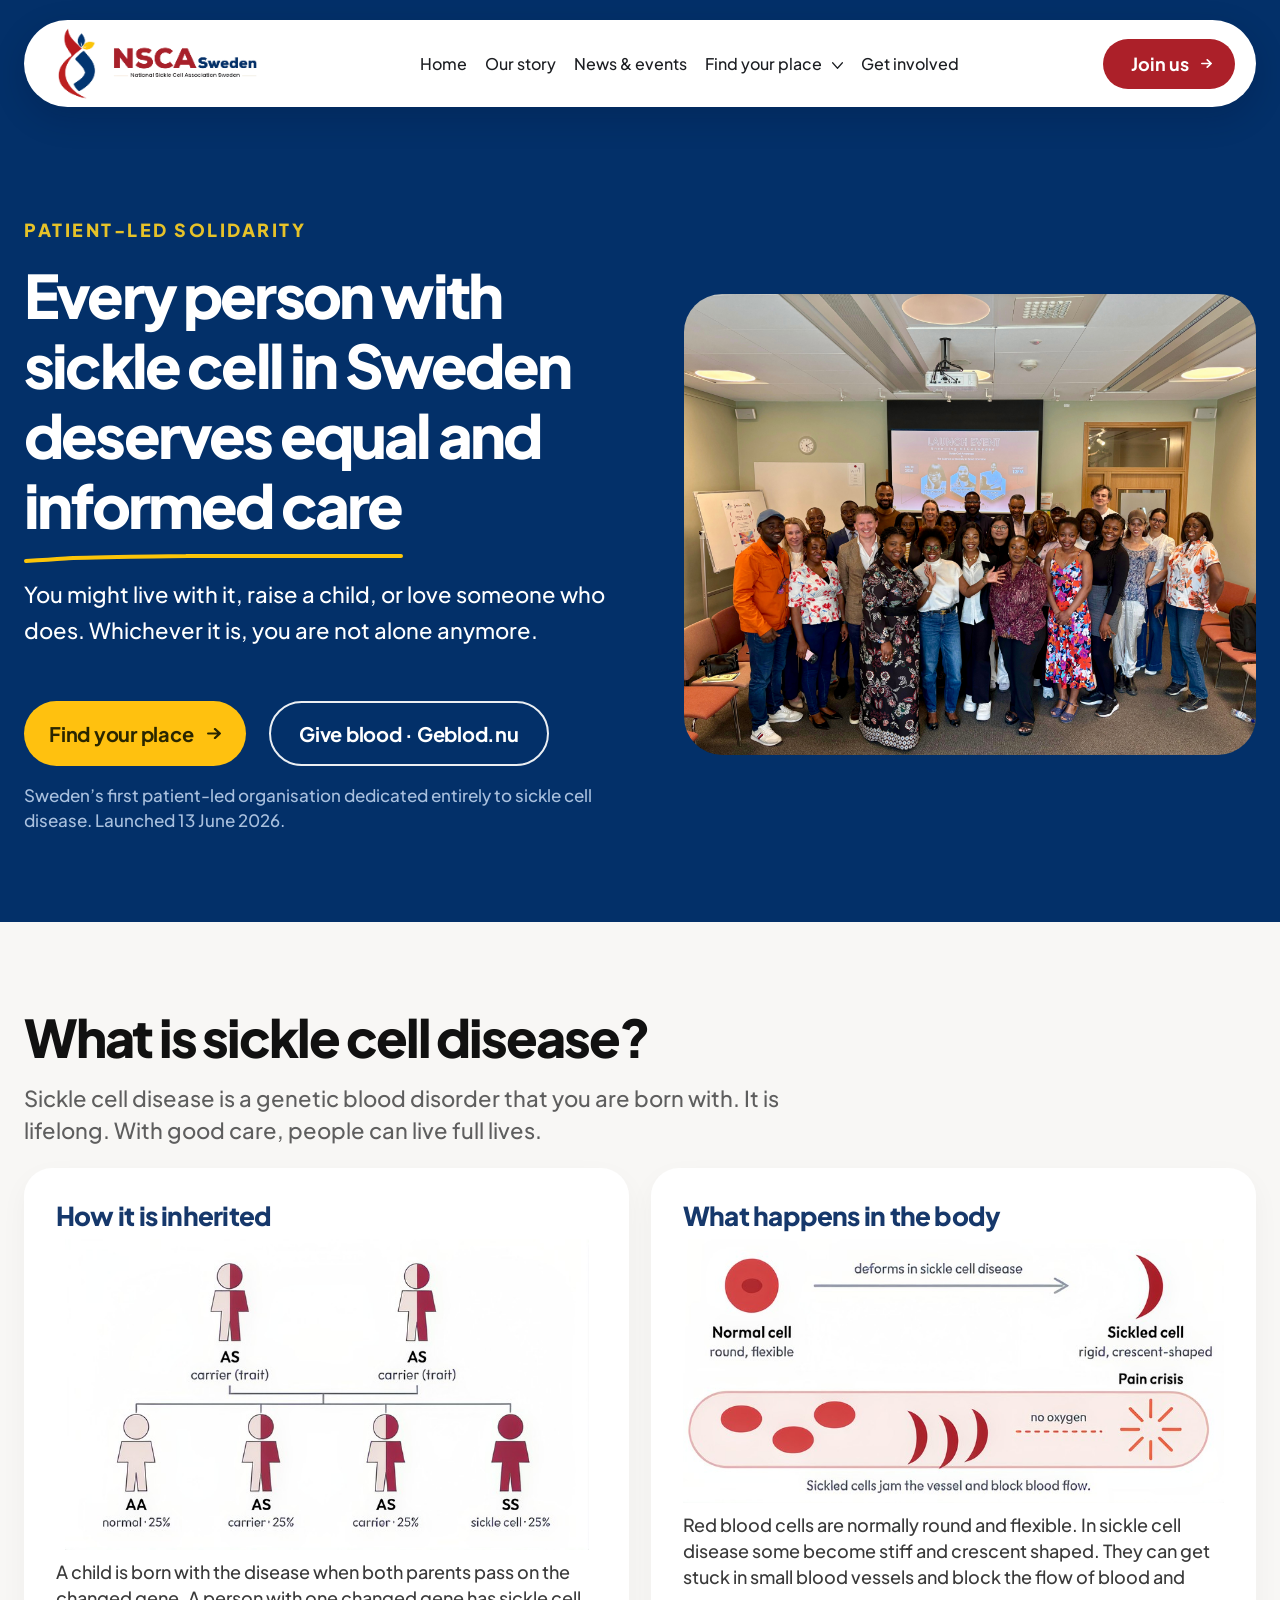
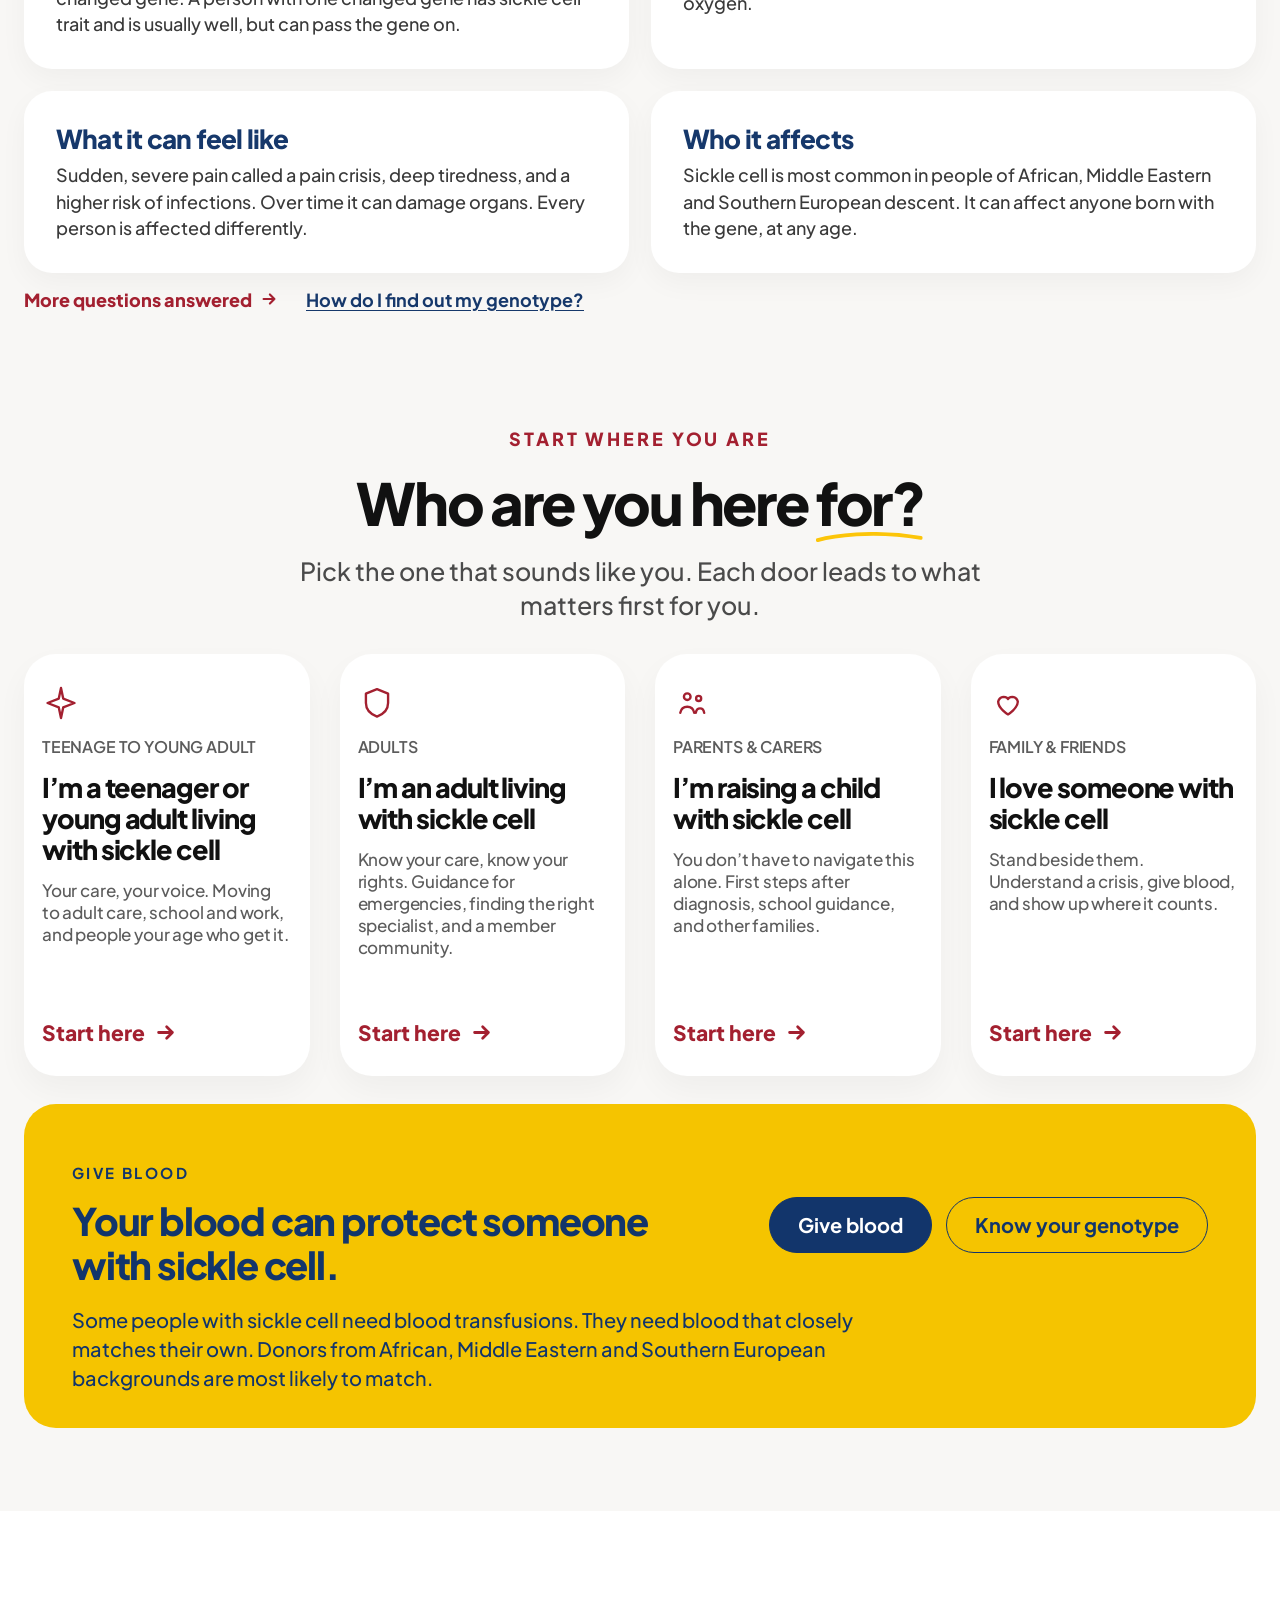
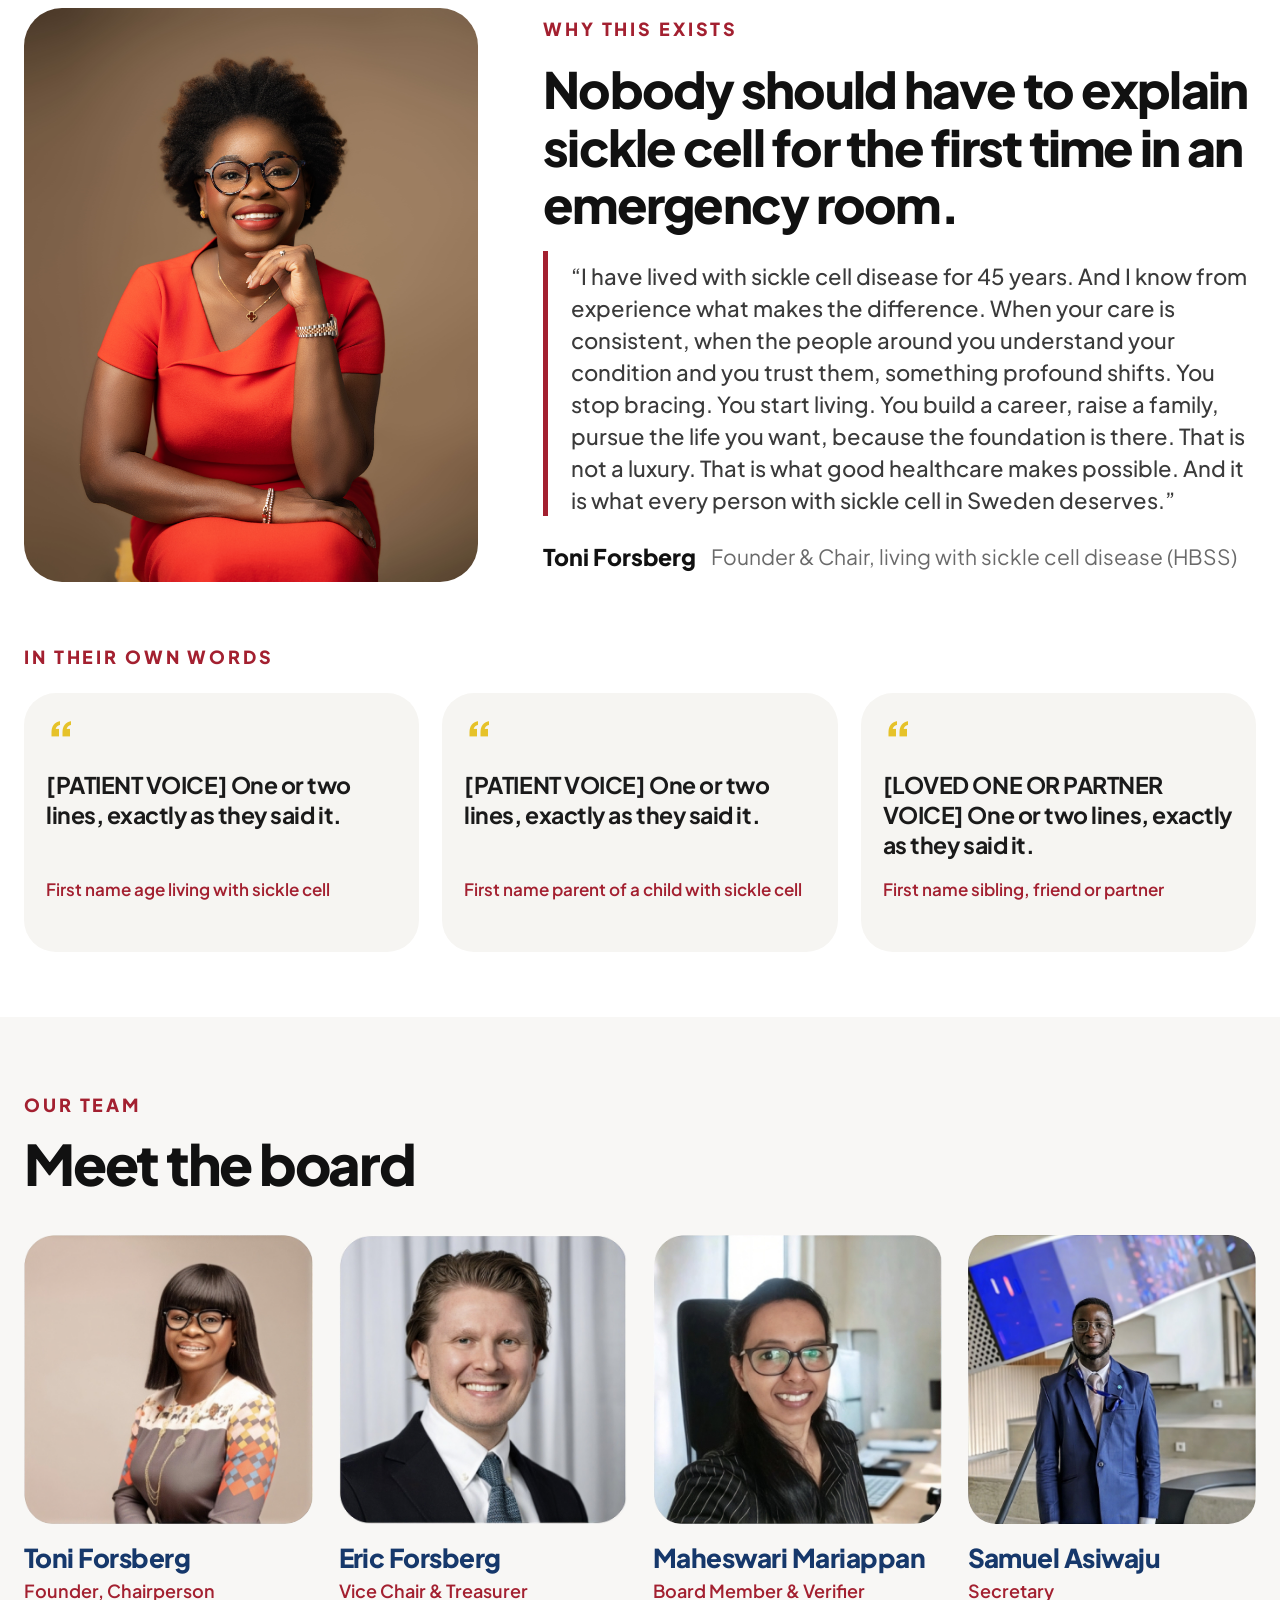
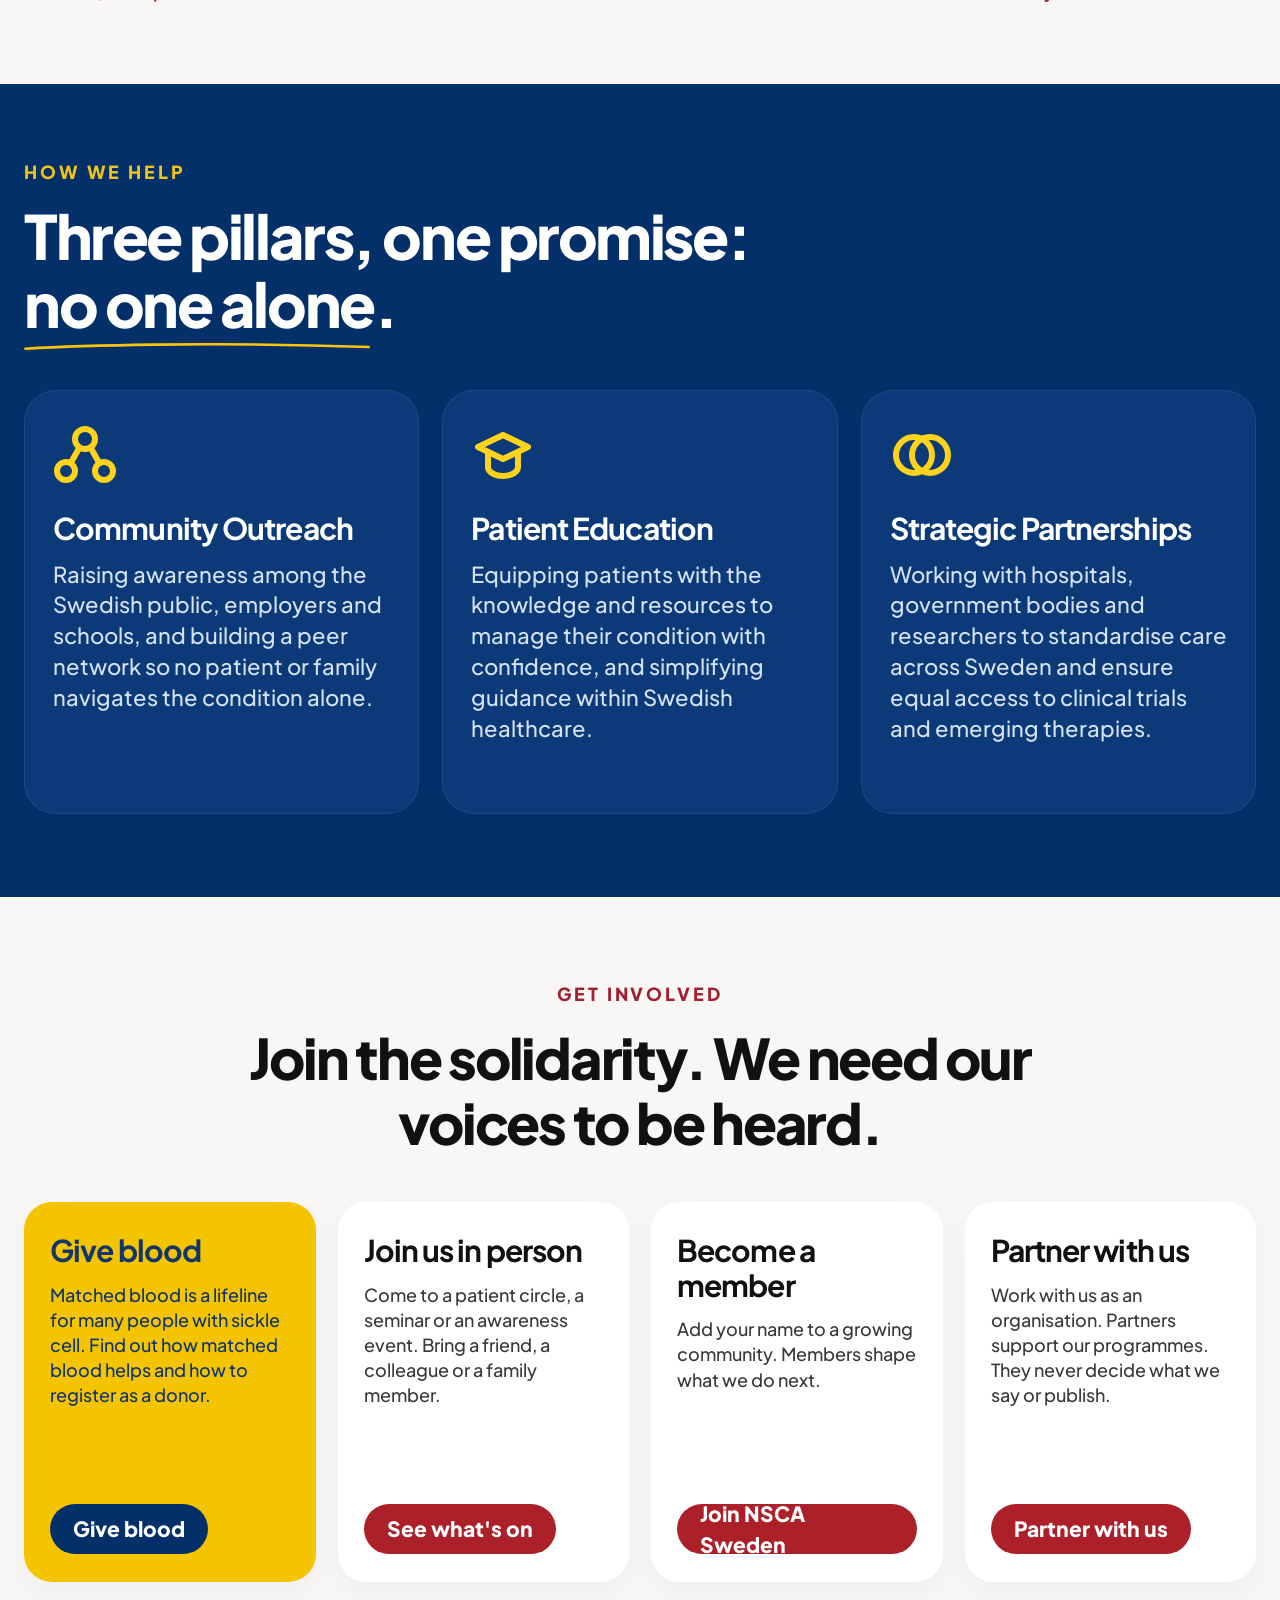
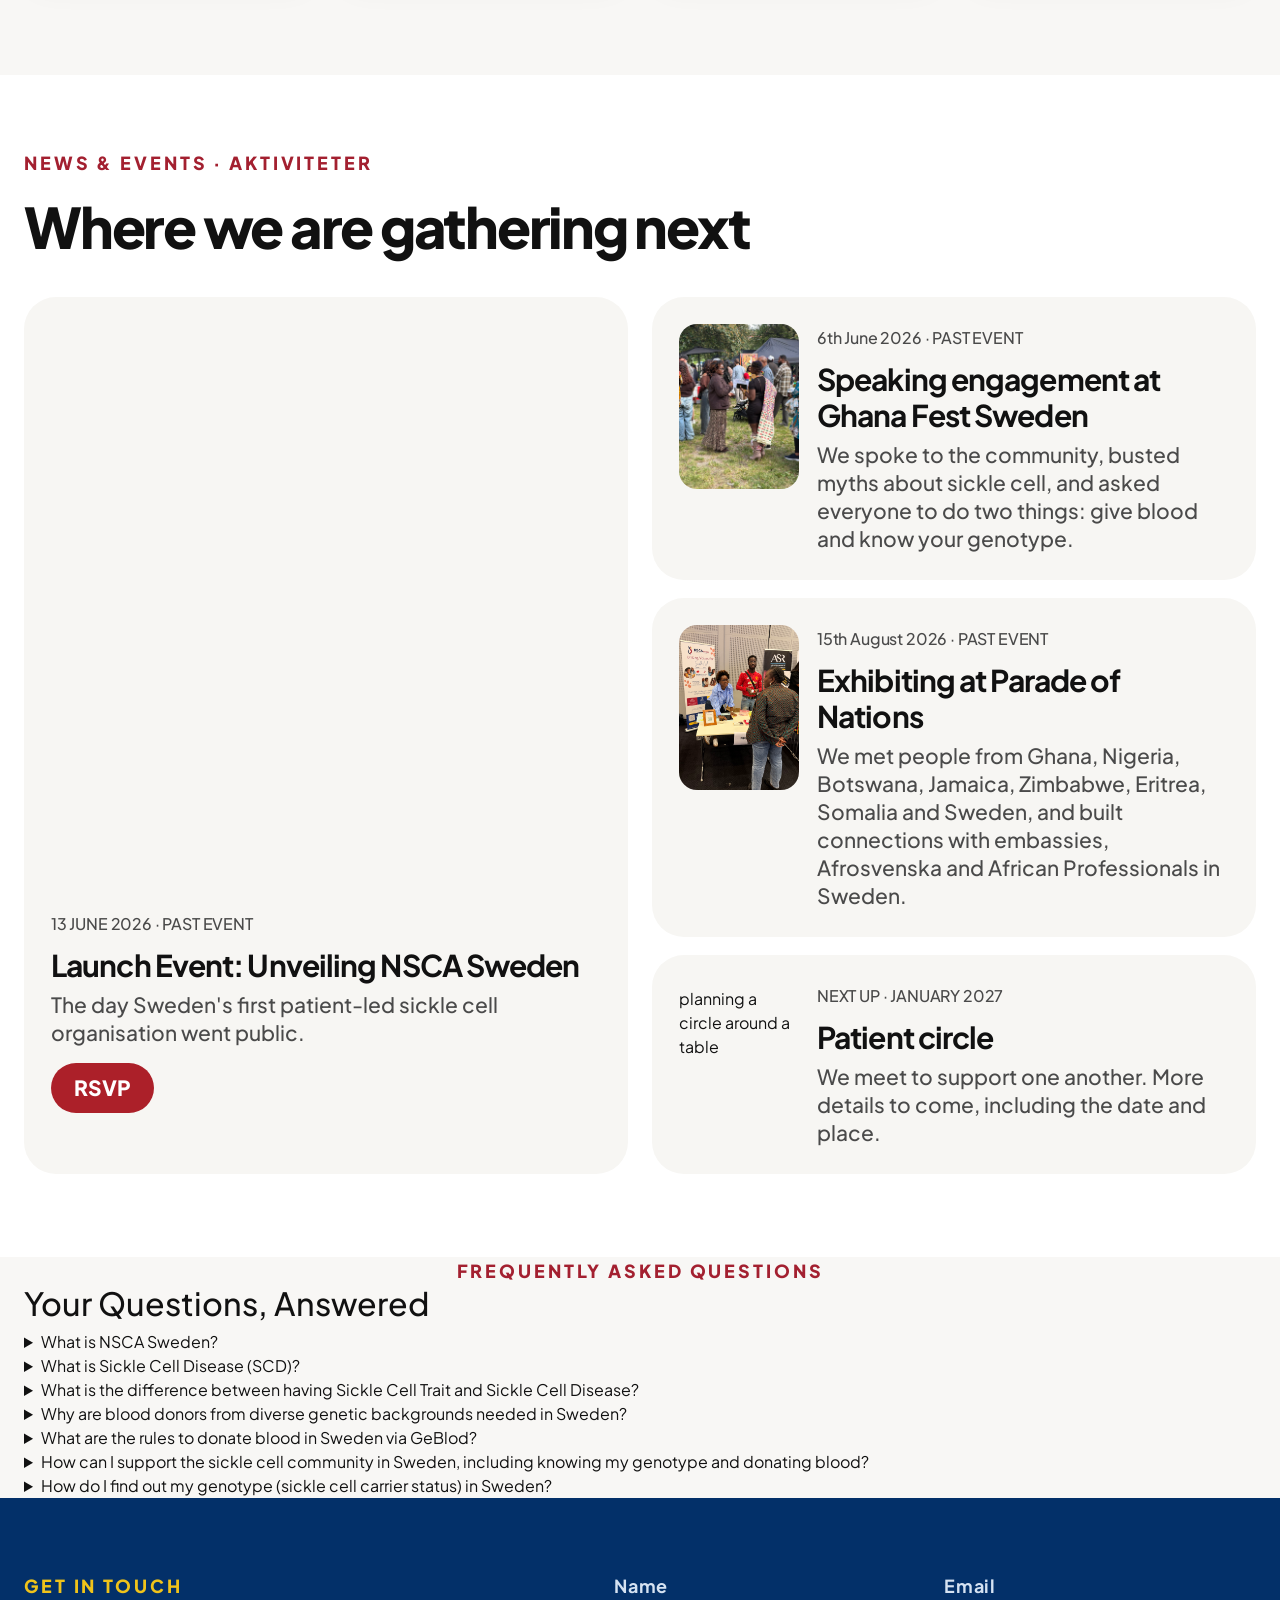
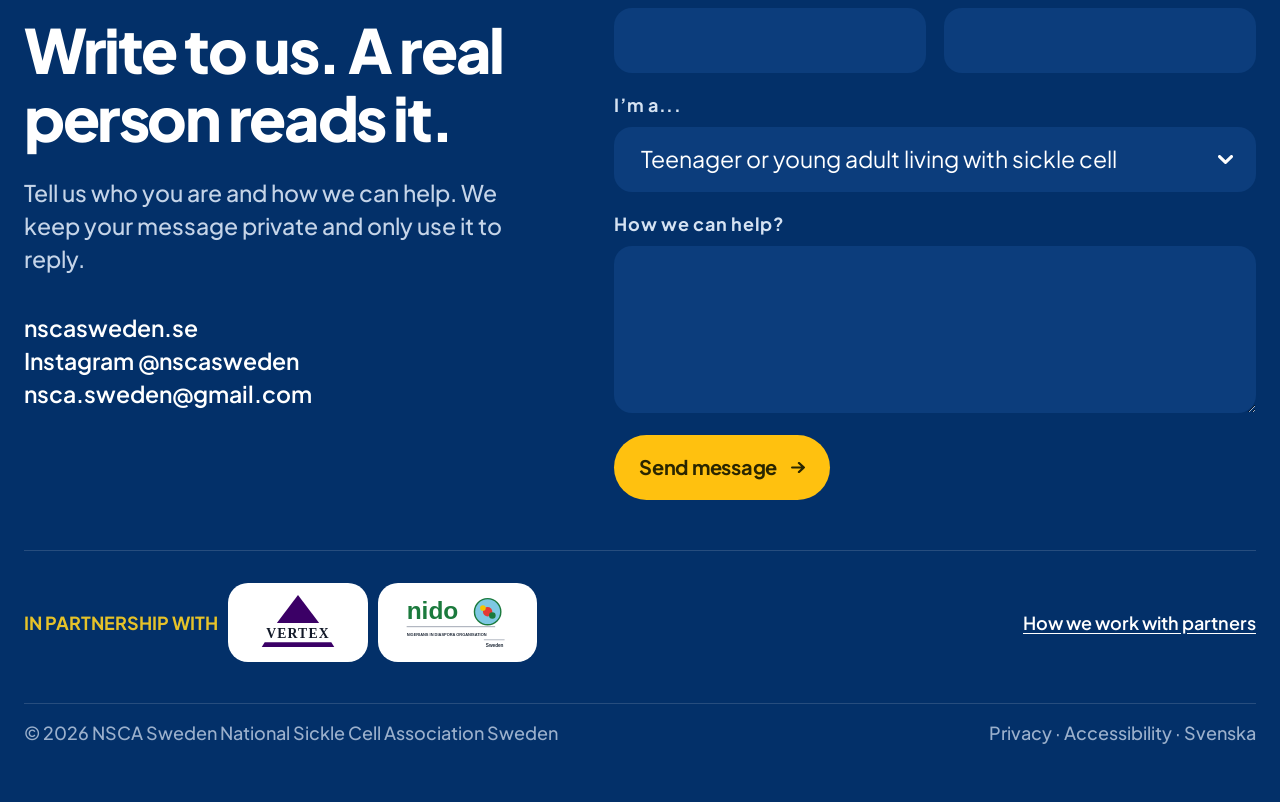
==== commit bd6cfe20: "Add files via upload" ====
--- a/index.html
+++ b/index.html
@@ -22,6 +22,11 @@
         </a>
 
         <div class="nav-links">
+          <a href="index.html">Home </a>
+          <a href="our-story.html">Our story </a>
+          <a href="news-events.html">News &amp; events</a>
+           
+          
           <div class="nav-item has-dropdown">
             <button class="nav-link-btn nav-dropdown-toggle" type="button" aria-expanded="false"
               aria-controls="findPlaceMenu" id="findPlaceToggle">
@@ -30,15 +35,12 @@
             </button>
             <ul class="nav-dropdown" id="findPlaceMenu" role="list">
               <li><a href="teenagers.html">Teenagers &amp; young adults</a></li>
-              <li><a href="adults.html">Adults</a></li>
+              <li><a href="adults.html" aria-current="page">Adults</a></li>
               <li><a href="parents.html">Parents &amp; carers</a></li>
               <li><a href="family.html">Family &amp; friends</a></li>
             </ul>
           </div>
-          <a href="our-story.html">Our story </a>
           <a href="get-involved.html">Get involved </a> 
-          <a href="news-events.html">News &amp; events</a>
-          <!-- <a href="#resources">Resources <img src="assets/chevron.svg" alt="" width="11.5" height="10.75" /></a> -->
         </div>
 
         <div class="nav-actions">
@@ -86,9 +88,10 @@
         </div>
 
         <div class="hero-media">
-          <video autoplay muted loop playsinline class="hero-media-video" aria-label="NSCA Sweden launch day video">
+          <img src="assets/hero-group.jpg" alt="" width="100%" height="auto" />
+          <!-- <video autoplay muted loop playsinline class="hero-media-video" aria-label="NSCA Sweden launch day video">
             <source src="assets/home.mov" type="video/mp4" />
-          </video>
+          </video> -->
         </div>
       </div>
     </div>
@@ -378,12 +381,16 @@
       <div class="news-layout">
         <article class="news-featured">
           <div class="news-featured-media">
-            <img src="assets/hero-group.jpg" alt="Group photo from the NSCA Sweden launch day, 13 June 2026" />
+            <video autoplay muted loop playsinline class="hero-media-video" aria-label="NSCA Sweden launch day video">
+            <source src="assets/home.mov" type="video/mp4" />
+          </video> 
+            
           </div>
           <div class="news-featured-body">
-            <p class="news-meta">NEXT UP · JANUARY 2027</p>
-            <h3>Patient circle</h3>
-            <p>We meet to support one another. More details to come, including the date and place.</p>
+           
+            <p class="news-meta">13 JUNE 2026 · PAST EVENT</p>
+            <h3>Launch Event: Unveiling NSCA Sweden</h3>
+            <p>The day Sweden's first patient-led sickle cell organisation went public.</p>
             <a class="btn-rsvp" href="#contact">RSVP</a>
           </div>
         </article>
@@ -413,46 +420,75 @@
             </div>
           </article>
 
-          <article class="news-side-card is-text-only">
-            <p class="news-meta">13 JUNE 2026 · PAST EVENT</p>
-            <h3>Launch Event: Unveiling NSCA Sweden</h3>
-            <p>The day Sweden's first patient-led sickle cell organisation went public.</p>
+          <article class="news-side-card">
+            <div class="thumb">
+              <img src="assets/patient-circle.jpg" alt="Members planning a circle around a table" />
+            </div>
+            <div class="news-side-card-body">
+             <p class="news-meta">NEXT UP · JANUARY 2027</p>
+            <h3>Patient circle</h3>
+            <p>We meet to support one another. More details to come, including the date and place.</p>
+            </div>
           </article>
         </div>
       </div>
     </div>
   </section>
 
-  <!-- RESOURCES -->
-  <section class="resources" id="resources">
-    <div class="container-nsca">
-      <p class="eyebrow eyebrow-center">RESOURCES</p>
-      <h2>Know it before you need it</h2>
-      <div class="resources-grid">
-        <article class="resource-card">
-          <p class="tag">EVERYONE</p>
-          <h3>What is sickle cell disease?</h3>
-          <a class="more" href="/nsca-sweden/teenagers.html">Read more <img src="assets/arrow-start.svg" alt="" width="23"
-              height="23" /></a>
-        </article>
-        <article class="resource-card">
-          <p class="tag">ADULTS · YOUNG ADULTS</p>
-          <h3>What to say and carry in an emergency room.</h3>
-          <a class="more" href="/nsca-sweden/adults.html">Read more <img src="assets/arrow-start.svg" alt="" width="23"
-              height="23" /></a>
-        </article>
-        <article class="resource-card">
-          <p class="tag">PARENTS</p>
-          <h3>Talking to your child’s school and daycare.</h3>
-          <a class="more" href="/nsca-sweden/parents.html">Read more <img src="assets/arrow-start.svg" alt="" width="23"
-              height="23" /></a>
-        </article>
-        <article class="resource-card">
-          <p class="tag">Family &amp; friends</p>
-          <h3>How to support someone through a crisis.</h3>
-          <a class="more" href="/nsca-sweden/family.html">Read more <img src="assets/arrow-start.svg" alt="" width="23"
-              height="23" /></a>
-        </article>
+  <!-- FAQ -->
+  <section class="faq" id="faq">
+    <div class="container-nsca">
+      <p class="eyebrow eyebrow-center">FREQUENTLY ASKED QUESTIONS</p>
+      <h2>Your Questions, Answered</h2>
+      <div class="faq-container">
+        <details class="faq-item">
+          <summary class="faq-question">What is NSCA Sweden?</summary>
+          <div class="faq-answer">
+            <p>NSCA Sweden (National Sickle Cell Association Sweden) is a patient-led, non-profit national association (riksförening). Our goal is to ensure that every person living with Sickle Cell Disease in Sweden has access to high-quality, informed, and equal healthcare.</p>
+          </div>
+        </details>
+
+        <details class="faq-item">
+          <summary class="faq-question">What is Sickle Cell Disease (SCD)?</summary>
+          <div class="faq-answer">
+            <p>Sickle Cell Disease (Swedish: sicklecellsjukdom or sicklecellanemi) is an inherited blood disorder. Under low-oxygen conditions, the red blood cells become rigid and take on a sickle (crescent) shape. These rigid cells can clump together and block microcirculation in capillaries, causing severe acute pain crises (smärtkriser) and tissue hypoxia.</p>
+          </div>
+        </details>
+
+        <details class="faq-item">
+          <summary class="faq-question">What is the difference between having Sickle Cell Trait and Sickle Cell Disease?</summary>
+          <div class="faq-answer">
+            <p>Sickle Cell Trait (Swedish: bärare av sicklecellgenen, HbAS) means carrying only one copy of the mutated gene. Carriers are completely healthy, have a normal lifespan, and do not experience disease symptoms. Sickle Cell Disease (HbSS) is the active disease that occurs only when an individual inherits two copies of the mutated gene (one from each parent).</p>
+          </div>
+        </details>
+
+        <details class="faq-item">
+          <summary class="faq-question">Why are blood donors from diverse genetic backgrounds needed in Sweden?</summary>
+          <div class="faq-answer">
+            <p>Blood matching requires more than just checking standard ABO and RhD groups. There are hundreds of minor antigens on red blood cells linked to geographic ancestry. Since most current blood donors in Sweden are of Scandinavian origin, patients of African, Middle Eastern, or Indian ancestry often face difficulties finding a closely matched donor, increasing their risk of severe immune reactions (alloimmunization). Diverse donors save lives.</p>
+          </div>
+        </details>
+
+        <details class="faq-item">
+          <summary class="faq-question">What are the rules to donate blood in Sweden via GeBlod?</summary>
+          <div class="faq-answer">
+            <p>According to Socialstyrelsen, you must have a Swedish civic number (personnummer), present valid photo identification, weigh at least 50 kg, and be between 18 and 60 years old. While completing medical assessments is necessary for clinical safety, many donation centers can accommodate English-speakers or provide support resources to assist you.</p>
+          </div>
+        </details>
+
+        <details class="faq-item">
+          <summary class="faq-question">How can I support the sickle cell community in Sweden, including knowing my genotype and donating blood?</summary>
+          <div class="faq-answer">
+            <p>You can support the community by requesting a carrier screening from your local healthcare provider (Vårdcentral) to know your genotype, registering as a blood donor via GeBlod.nu if eligible, sharing your journey on our digital storyboard, or participating in our regional educational workshops and advocacy events.</p>
+          </div>
+        </details>
+
+        <details class="faq-item">
+          <summary class="faq-question">How do I find out my genotype (sickle cell carrier status) in Sweden?</summary>
+          <div class="faq-answer">
+            <p>You can find out if you carry the sickle cell gene (HbAS) or have other hemoglobin variants by requesting a blood test through your primary care doctor (Vårdcentral) in Sweden. The test is typically called physical hemoglobin analysis, often referred to as hemoglobin electrophoreses (hemoglobinelektrofores) or HPLC. Simply discuss with your physician or Vårdcentral practitioner that you wish to screen for hemoglobin variants or carrier status.</p>
+          </div>
+        </details>
       </div>
     </div>
   </section>
@@ -469,7 +505,7 @@
           <p class="details">
             nscasweden.se<br />
             Instagram @nscasweden<br />
-            [CONTACT EMAIL]
+            nsca.sweden@gmail.com
           </p>
         </div>
 
@@ -477,11 +513,11 @@
         	<input type="hidden" name="access_key" value="e3b05d65-c42a-44a4-8c86-0a41c45560fa">
           <div class="form-field">
             <label for="name">Name</label>
-            <input id="name" name="name" type="text" autocomplete="name" />
+            <input id="name" name="name" type="text" autocomplete="name" required/>
           </div>
           <div class="form-field">
             <label for="email">Email</label>
-            <input id="email" name="email" type="email" autocomplete="email" />
+            <input id="email" name="email" type="email" autocomplete="email" required />
           </div>
           <div class="form-field full">
             <label for="role">I’m a...</label>
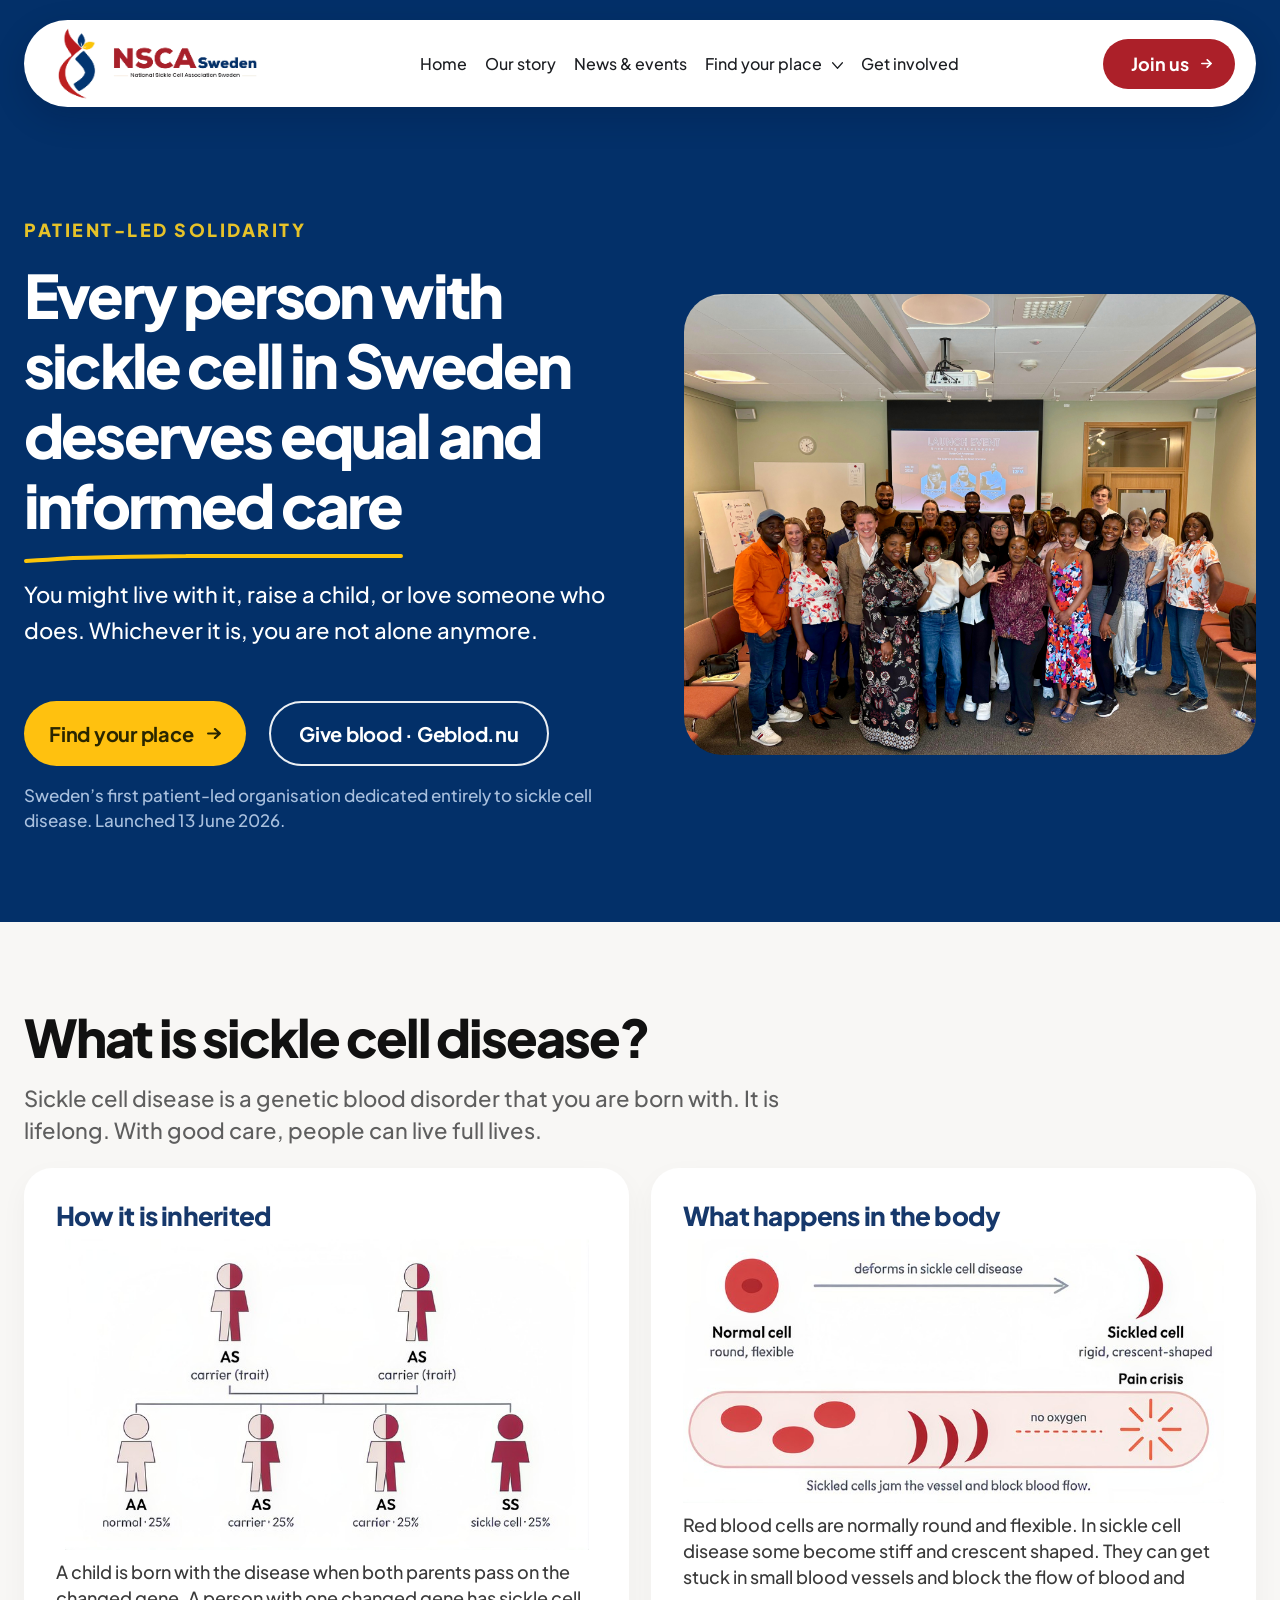
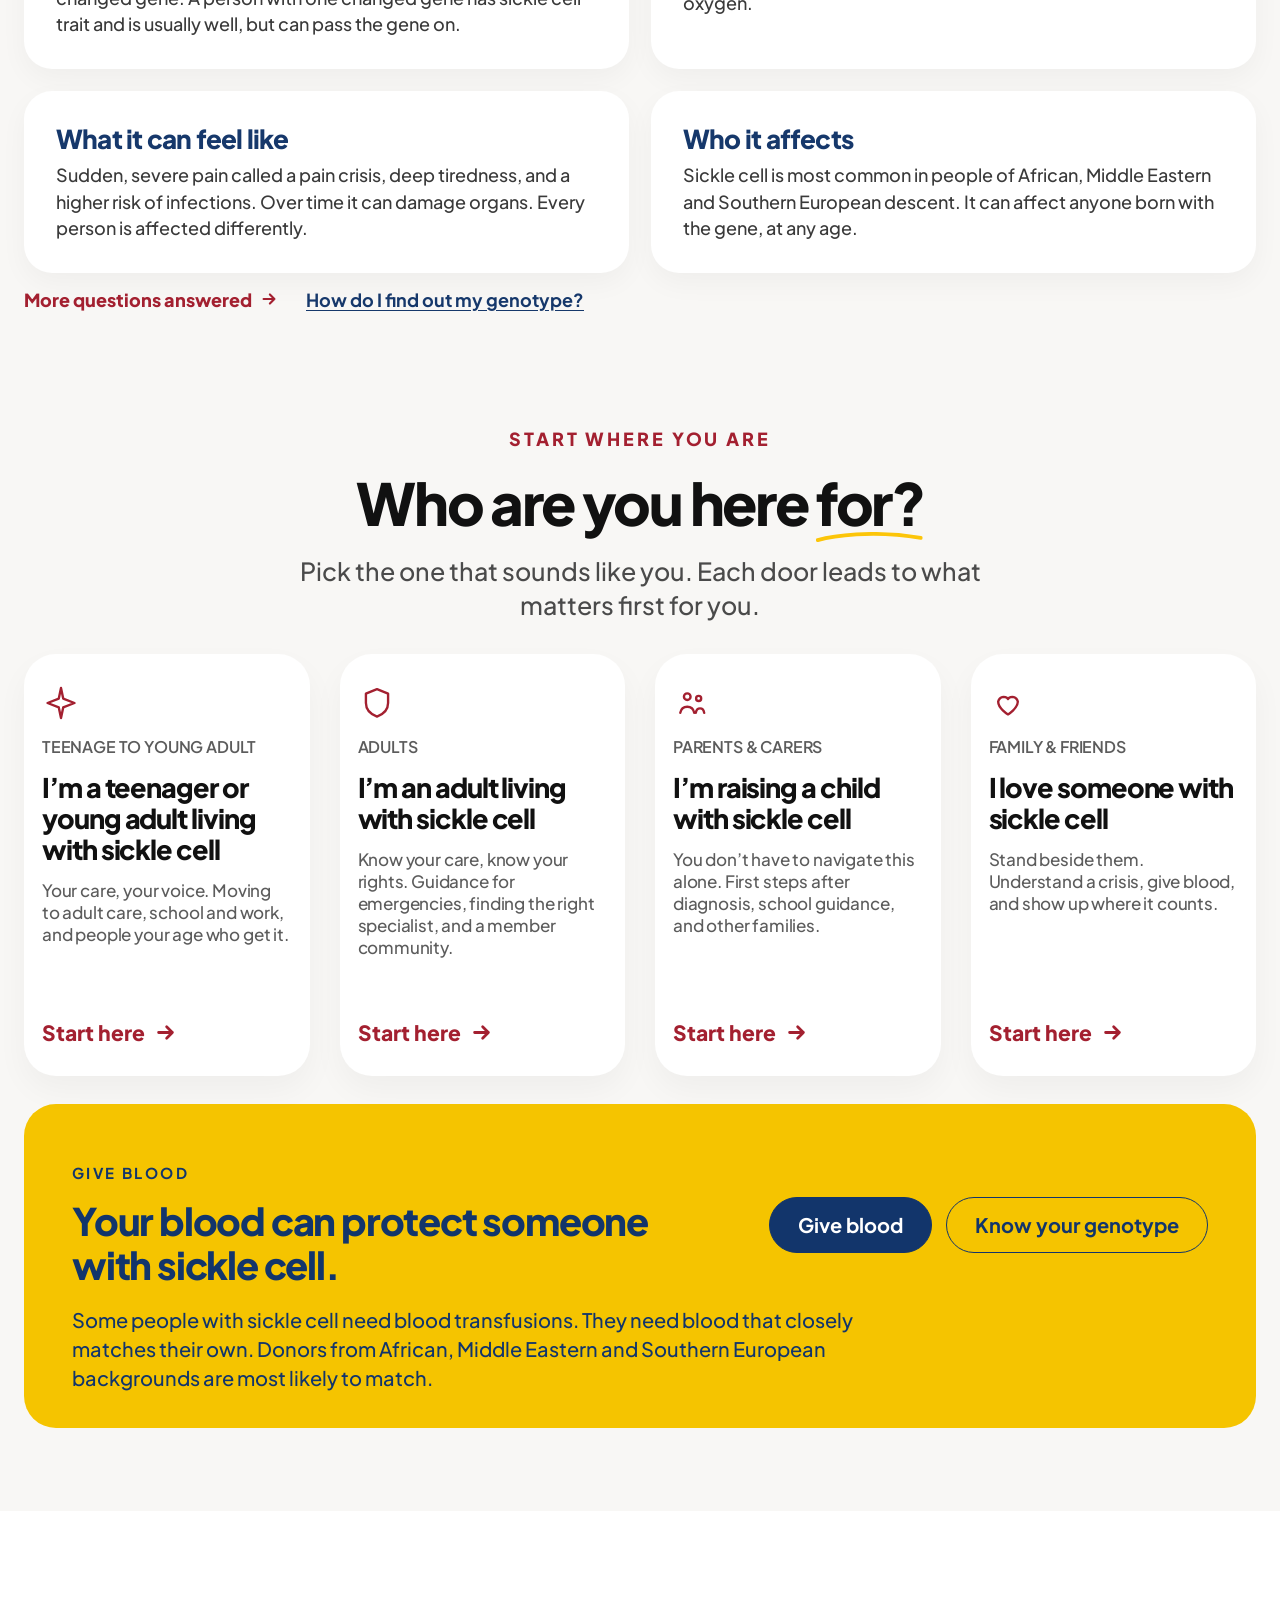
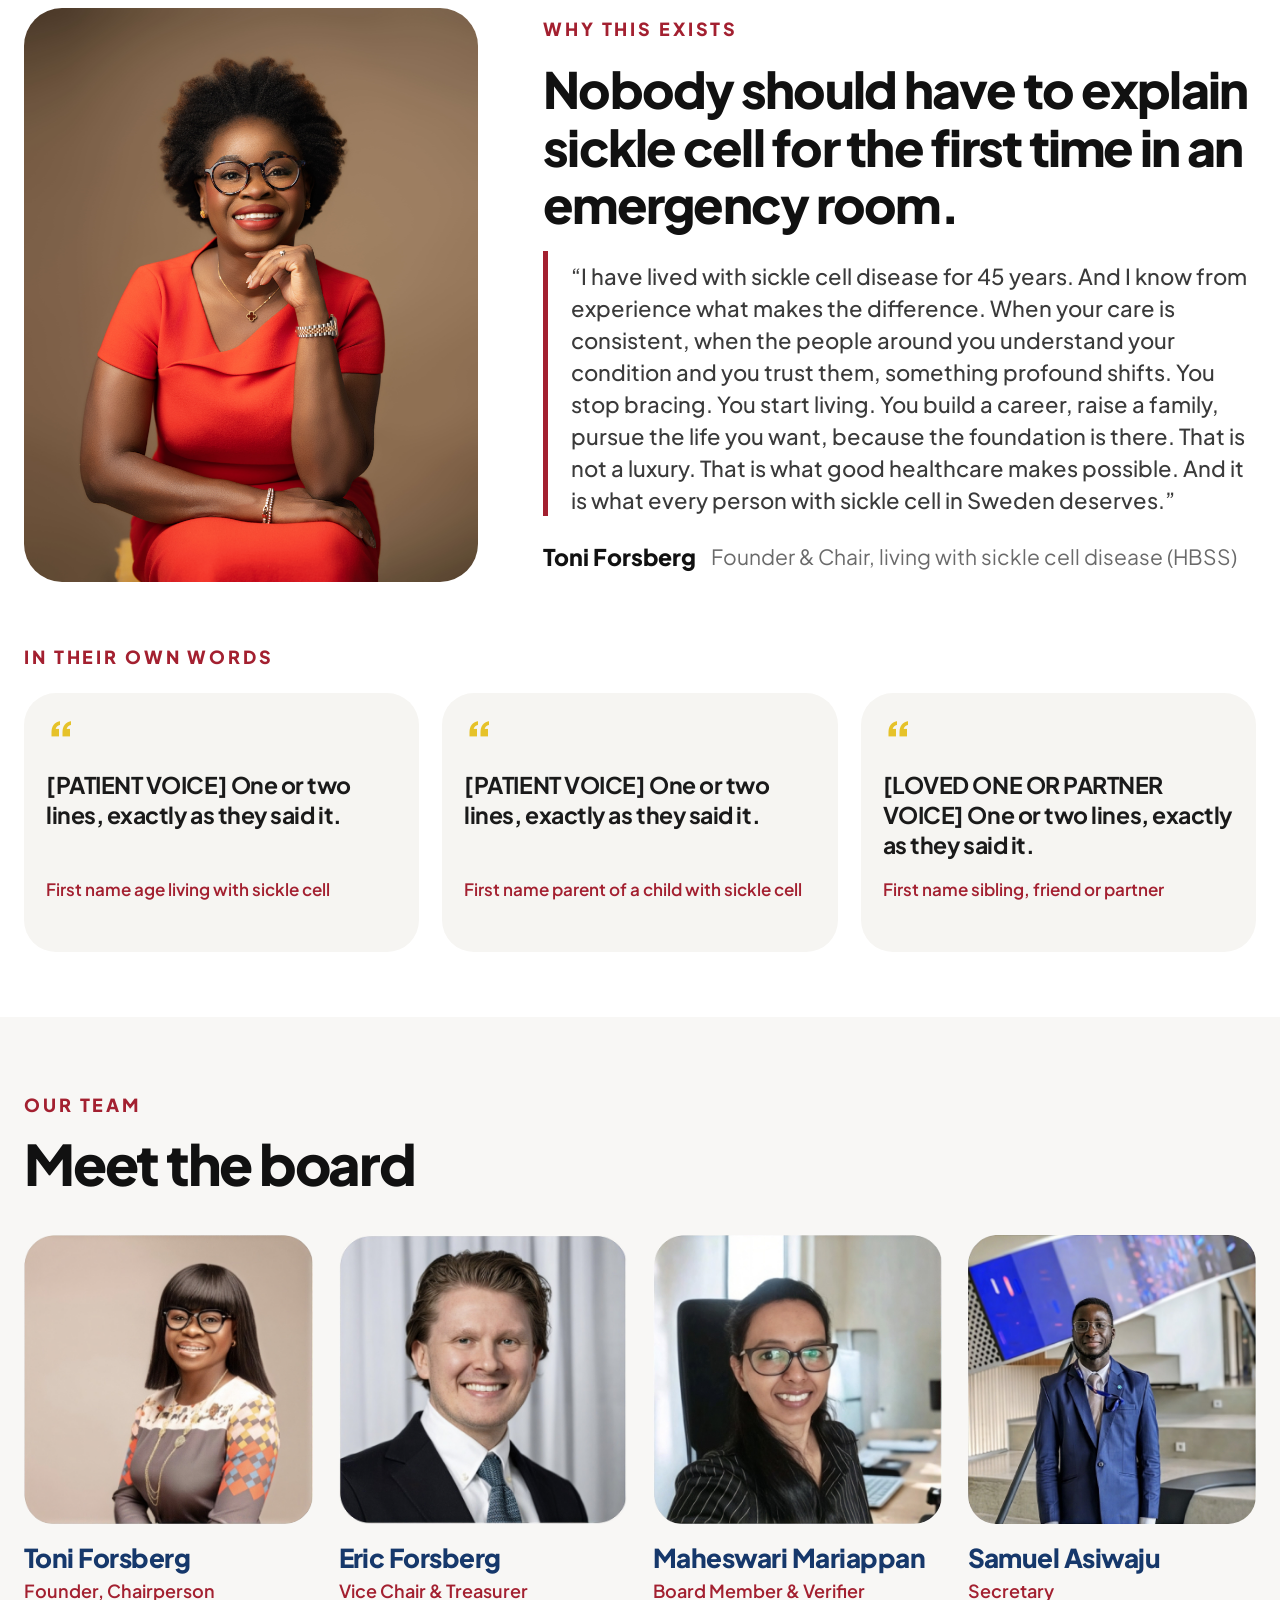
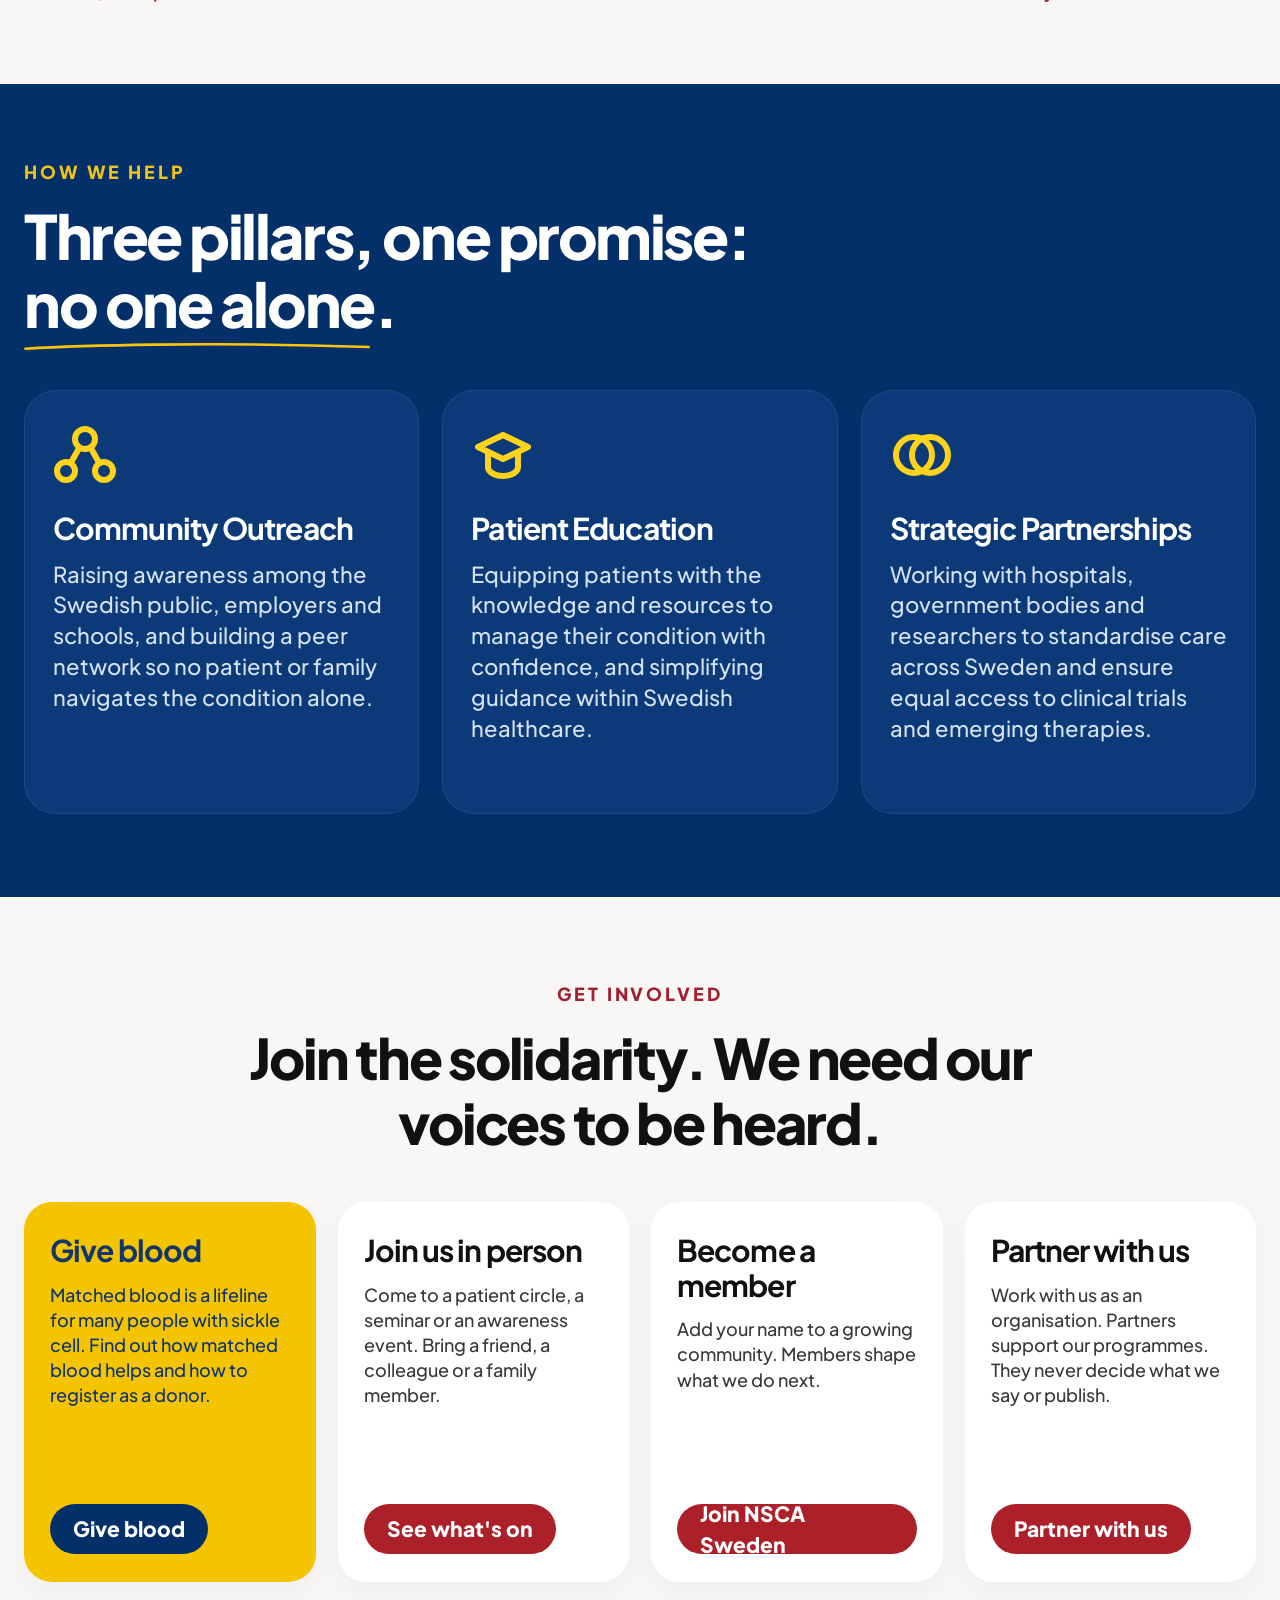
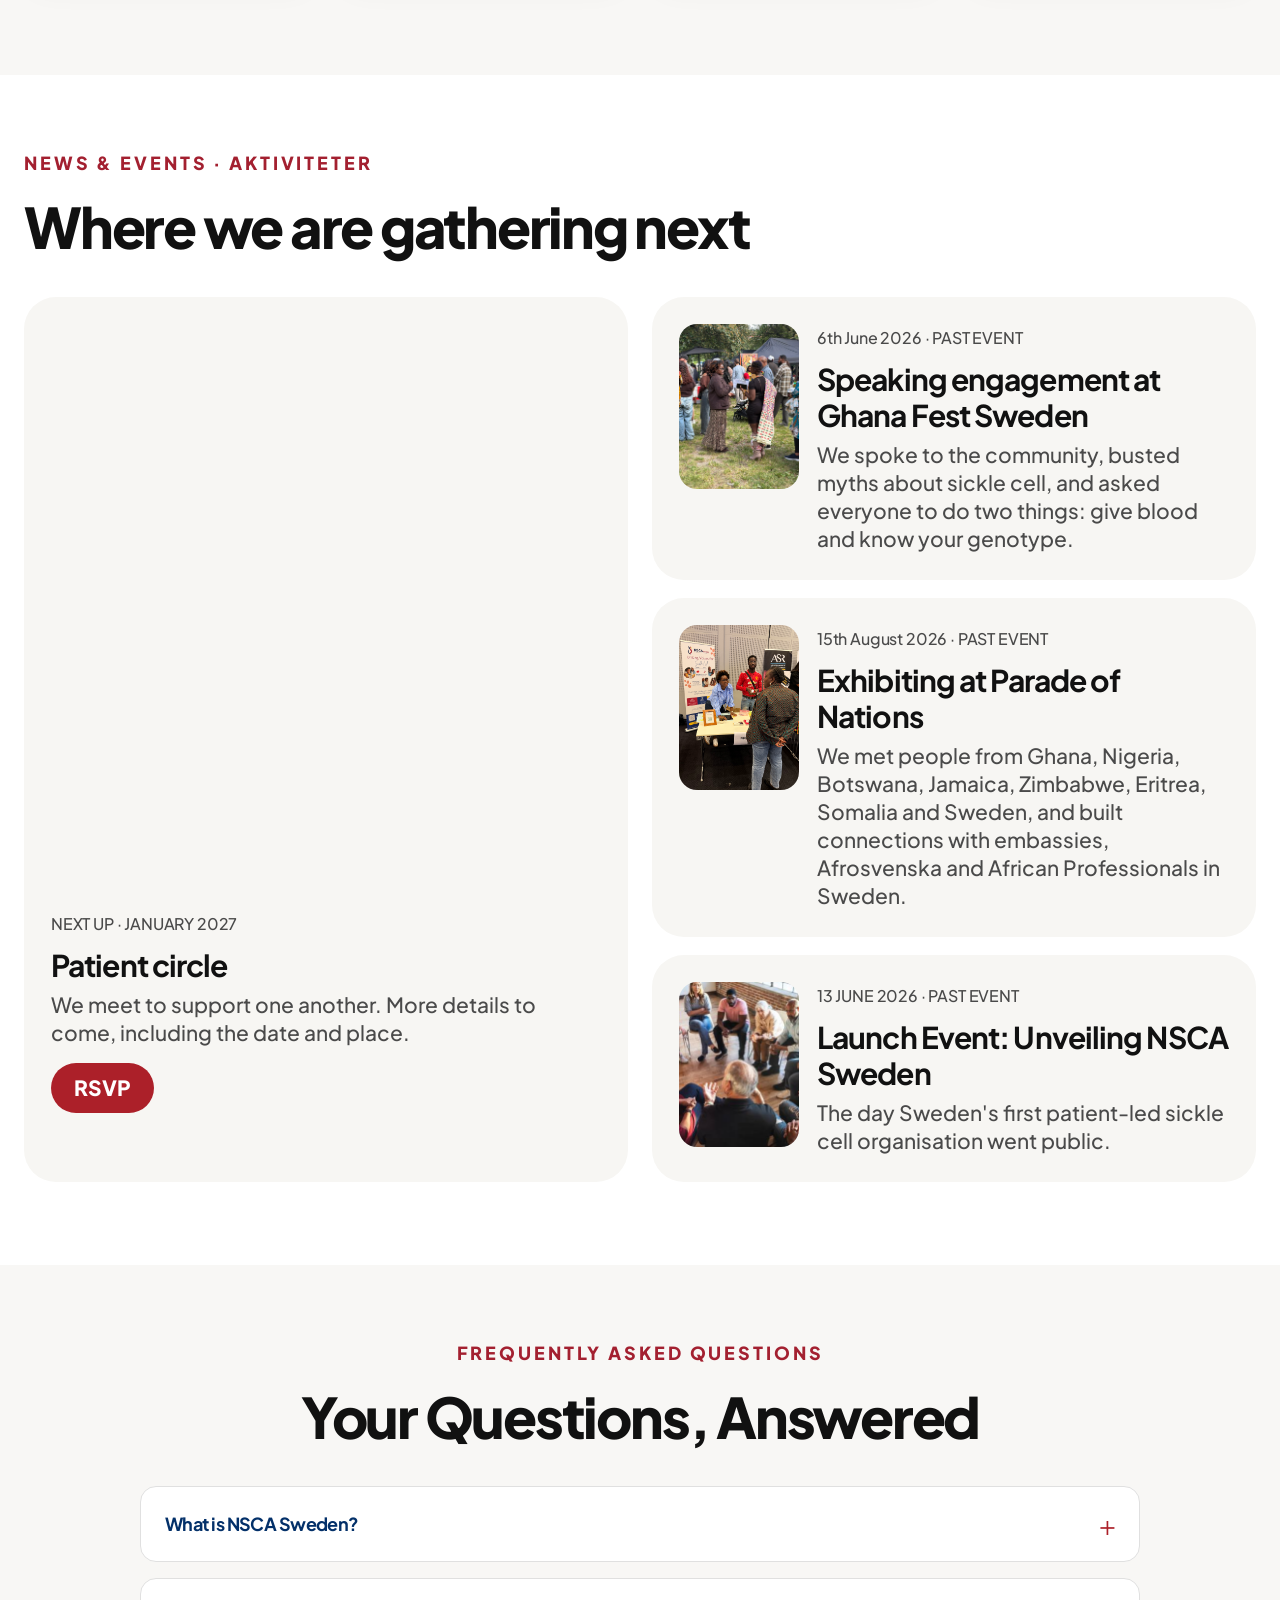
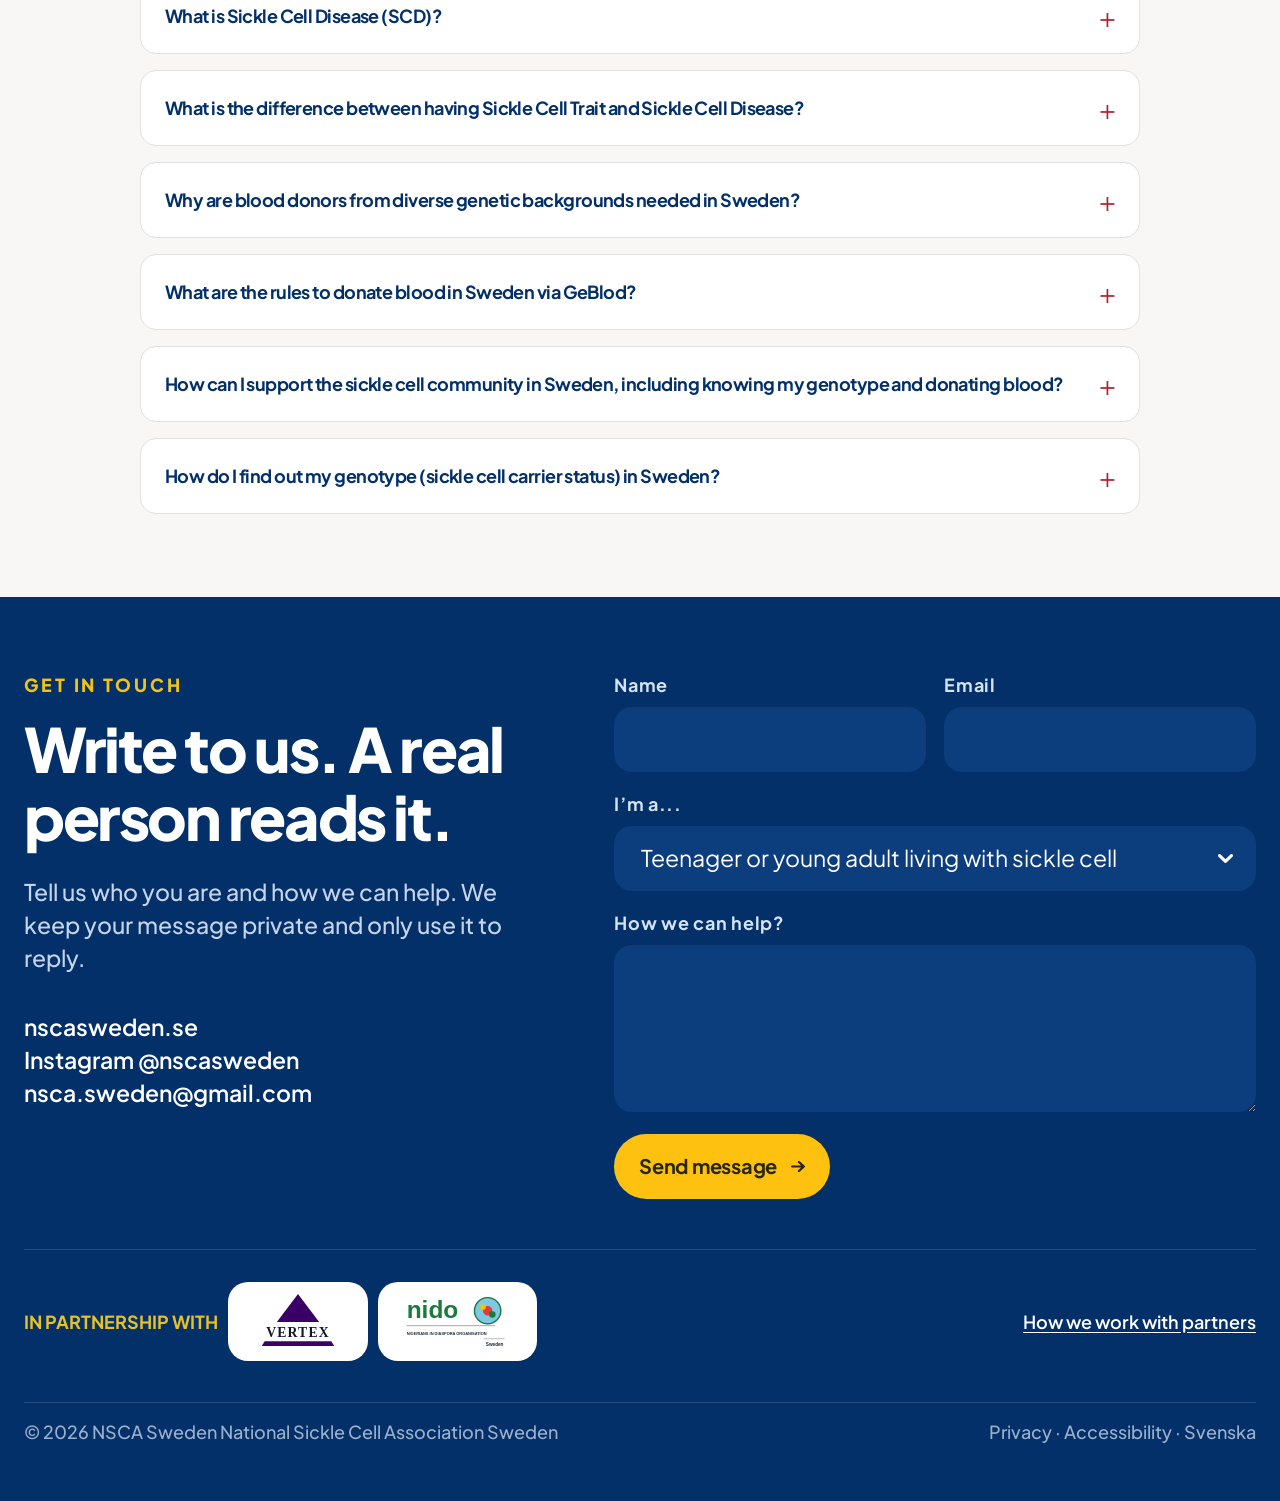
==== commit 469278d9: "Add files via upload" ====
--- a/index.html
+++ b/index.html
@@ -382,15 +382,15 @@
         <article class="news-featured">
           <div class="news-featured-media">
             <video autoplay muted loop playsinline class="hero-media-video" aria-label="NSCA Sweden launch day video">
-            <source src="assets/home.mov" type="video/mp4" />
+            <source src="assets/home.mp4" type="video/mp4" />
           </video> 
             
           </div>
           <div class="news-featured-body">
            
-            <p class="news-meta">13 JUNE 2026 · PAST EVENT</p>
-            <h3>Launch Event: Unveiling NSCA Sweden</h3>
-            <p>The day Sweden's first patient-led sickle cell organisation went public.</p>
+            <p class="news-meta">NEXT UP · JANUARY 2027</p>
+            <h3>Patient circle</h3>
+            <p>We meet to support one another. More details to come, including the date and place.</p>
             <a class="btn-rsvp" href="#contact">RSVP</a>
           </div>
         </article>
@@ -425,9 +425,11 @@
               <img src="assets/patient-circle.jpg" alt="Members planning a circle around a table" />
             </div>
             <div class="news-side-card-body">
-             <p class="news-meta">NEXT UP · JANUARY 2027</p>
-            <h3>Patient circle</h3>
-            <p>We meet to support one another. More details to come, including the date and place.</p>
+
+              <p class="news-meta">13 JUNE 2026 · PAST EVENT</p>
+            <h3>Launch Event: Unveiling NSCA Sweden</h3>
+            <p>The day Sweden's first patient-led sickle cell organisation went public.</p>
+             
             </div>
           </article>
         </div>
--- a/css/style.css
+++ b/css/style.css
@@ -1240,6 +1240,106 @@
   height: 23px;
 }
 
+/* ========== FAQ ========== */
+.faq {
+  padding: 74px 0 83px;
+  background: var(--cream);
+}
+
+.faq h2 {
+  font-weight: 800;
+  font-size: 56px;
+  line-height: 64.4px;
+  letter-spacing: -2.24px;
+  text-align: center;
+  margin: 18px 0 38px;
+}
+
+.faq-container {
+  display: flex;
+  flex-direction: column;
+  gap: 16px;
+  max-width: 1000px;
+  margin: 0 auto;
+}
+
+.faq-item {
+  background: #fff;
+  border: 1px solid #e0e0e0;
+  border-radius: 16px;
+  padding: 0;
+  list-style: none;
+  cursor: pointer;
+  transition: all 0.3s ease;
+}
+
+.faq-item:hover {
+  box-shadow: 0 4px 12px rgba(30, 24, 18, 0.08);
+}
+
+.faq-item[open] {
+  background: #fff;
+  border-color: var(--navy);
+}
+
+.faq-question {
+  font-weight: 700;
+  font-size: 18px;
+  line-height: 26px;
+  letter-spacing: -0.56px;
+  color: var(--navy);
+  margin: 0;
+  padding: 24px;
+  display: flex;
+  justify-content: space-between;
+  align-items: center;
+  user-select: none;
+  list-style: none;
+  cursor: pointer;
+}
+
+.faq-question::-webkit-details-marker {
+  display: none;
+}
+
+.faq-question::after {
+  content: "+";
+  font-weight: 300;
+  font-size: 28px;
+  transition: transform 0.3s ease;
+  margin-left: 12px;
+  flex-shrink: 0;
+  color: var(--red);
+}
+
+.faq-item[open] .faq-question::after {
+  transform: rotate(45deg);
+}
+
+.faq-answer {
+  padding: 0 24px 24px 24px;
+  animation: slideDown 0.3s ease;
+}
+
+.faq-answer p {
+  font-weight: 400;
+  font-size: 16px;
+  line-height: 24px;
+  color: var(--muted-2);
+  margin: 0;
+}
+
+@keyframes slideDown {
+  from {
+    opacity: 0;
+    transform: translateY(-10px);
+  }
+  to {
+    opacity: 1;
+    transform: translateY(0);
+  }
+}
+
 /* ========== CONTACT / FOOTER ========== */
 .contact {
   background: var(--navy);
--- a/css/responsive.css
+++ b/css/responsive.css
@@ -276,6 +276,7 @@
   .involve h2,
   .news h2,
   .resources h2,
+  .faq h2,
   .pillars h2,
   .contact-copy h2,
   .story-copy h2 {
@@ -522,8 +523,23 @@
   .audience-grid,
   .board-grid,
   .involve-grid,
-  .resources-grid {
+  .resources-grid,
+  .faq-container {
     grid-template-columns: 1fr;
+  }
+
+  .faq-question {
+    font-size: 16px;
+    line-height: 24px;
+  }
+
+  .faq-question::after {
+    font-size: 24px;
+  }
+
+  .faq-answer p {
+    font-size: 15px;
+    line-height: 22px;
   }
 
   .blood-banner {
@@ -640,6 +656,7 @@
   .involve h2,
   .news h2,
   .resources h2,
+  .faq h2,
   .pillars h2,
   .contact-copy h2,
   .story-copy h2 {
@@ -661,9 +678,27 @@
   .news-side-card,
   .news-featured,
   /* .board-card, */
-  .voice-card {
+  .voice-card,
+  .faq-item {
     border-radius: 22px;
     padding: 32px 20px;
+  }
+
+  .faq-item {
+    padding: 0;
+  }
+
+  .faq-question {
+    padding: 20px;
+    font-size: 15px;
+  }
+
+  .faq-answer {
+    padding: 0 20px 20px 20px;
+  }
+
+  .faq-answer p {
+    font-size: 14px;
   }
 
   .audience-card {
@@ -678,6 +713,7 @@
   .involve,
   .news,
   .resources,
+  .faq,
   .contact {
     padding-top: 52px;
     padding-bottom: 52px;
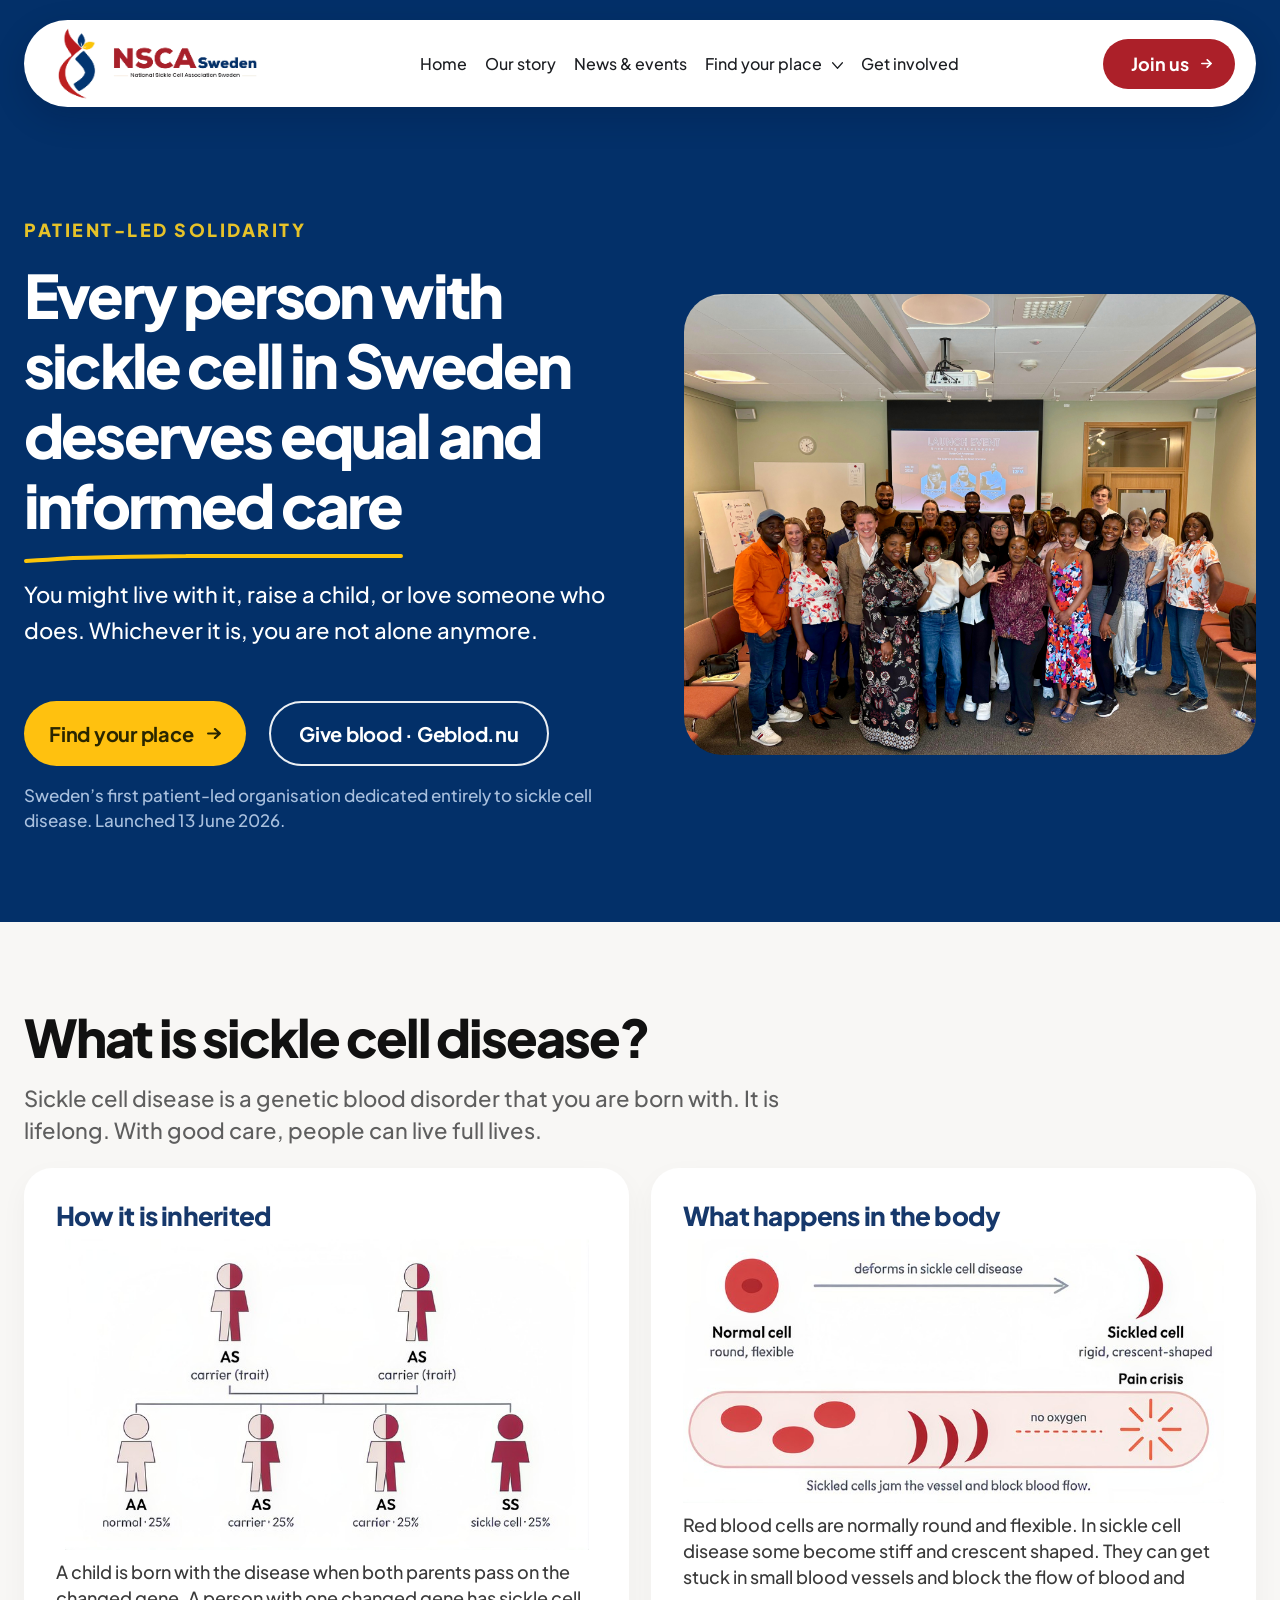
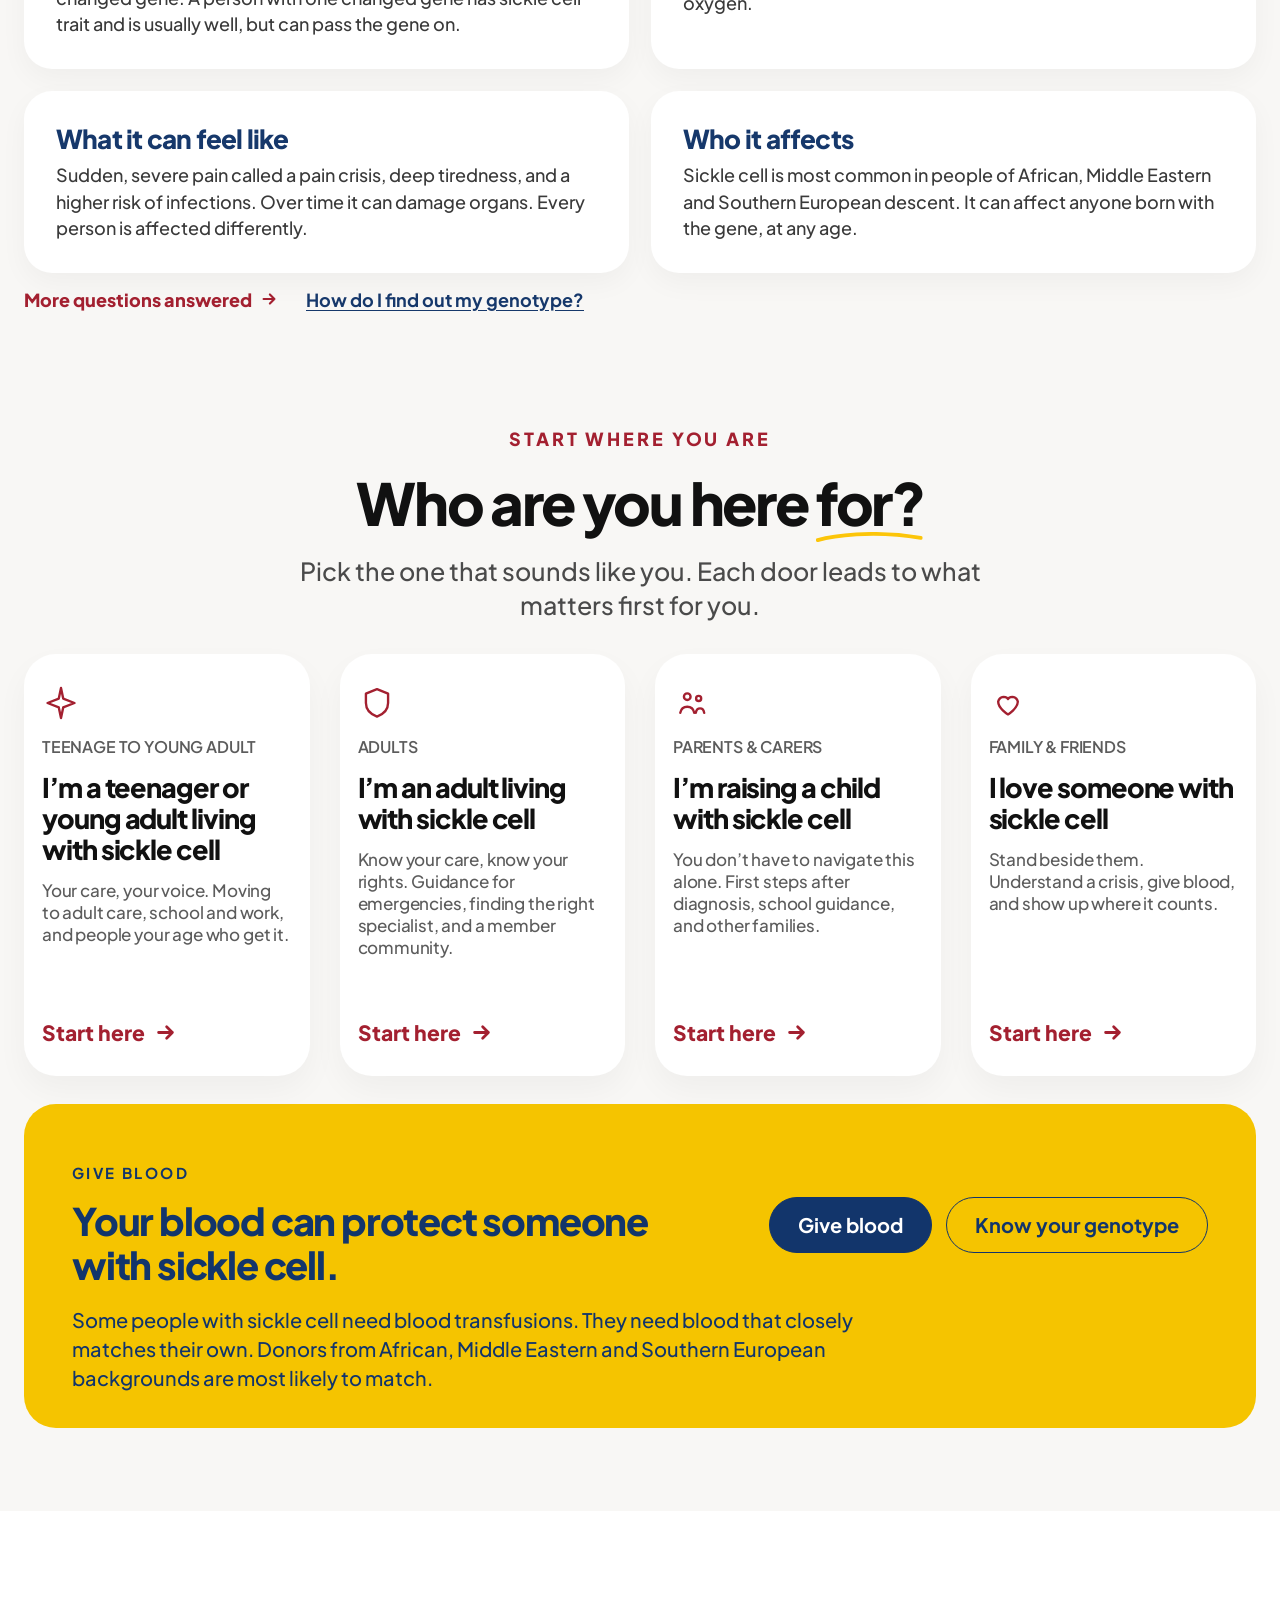
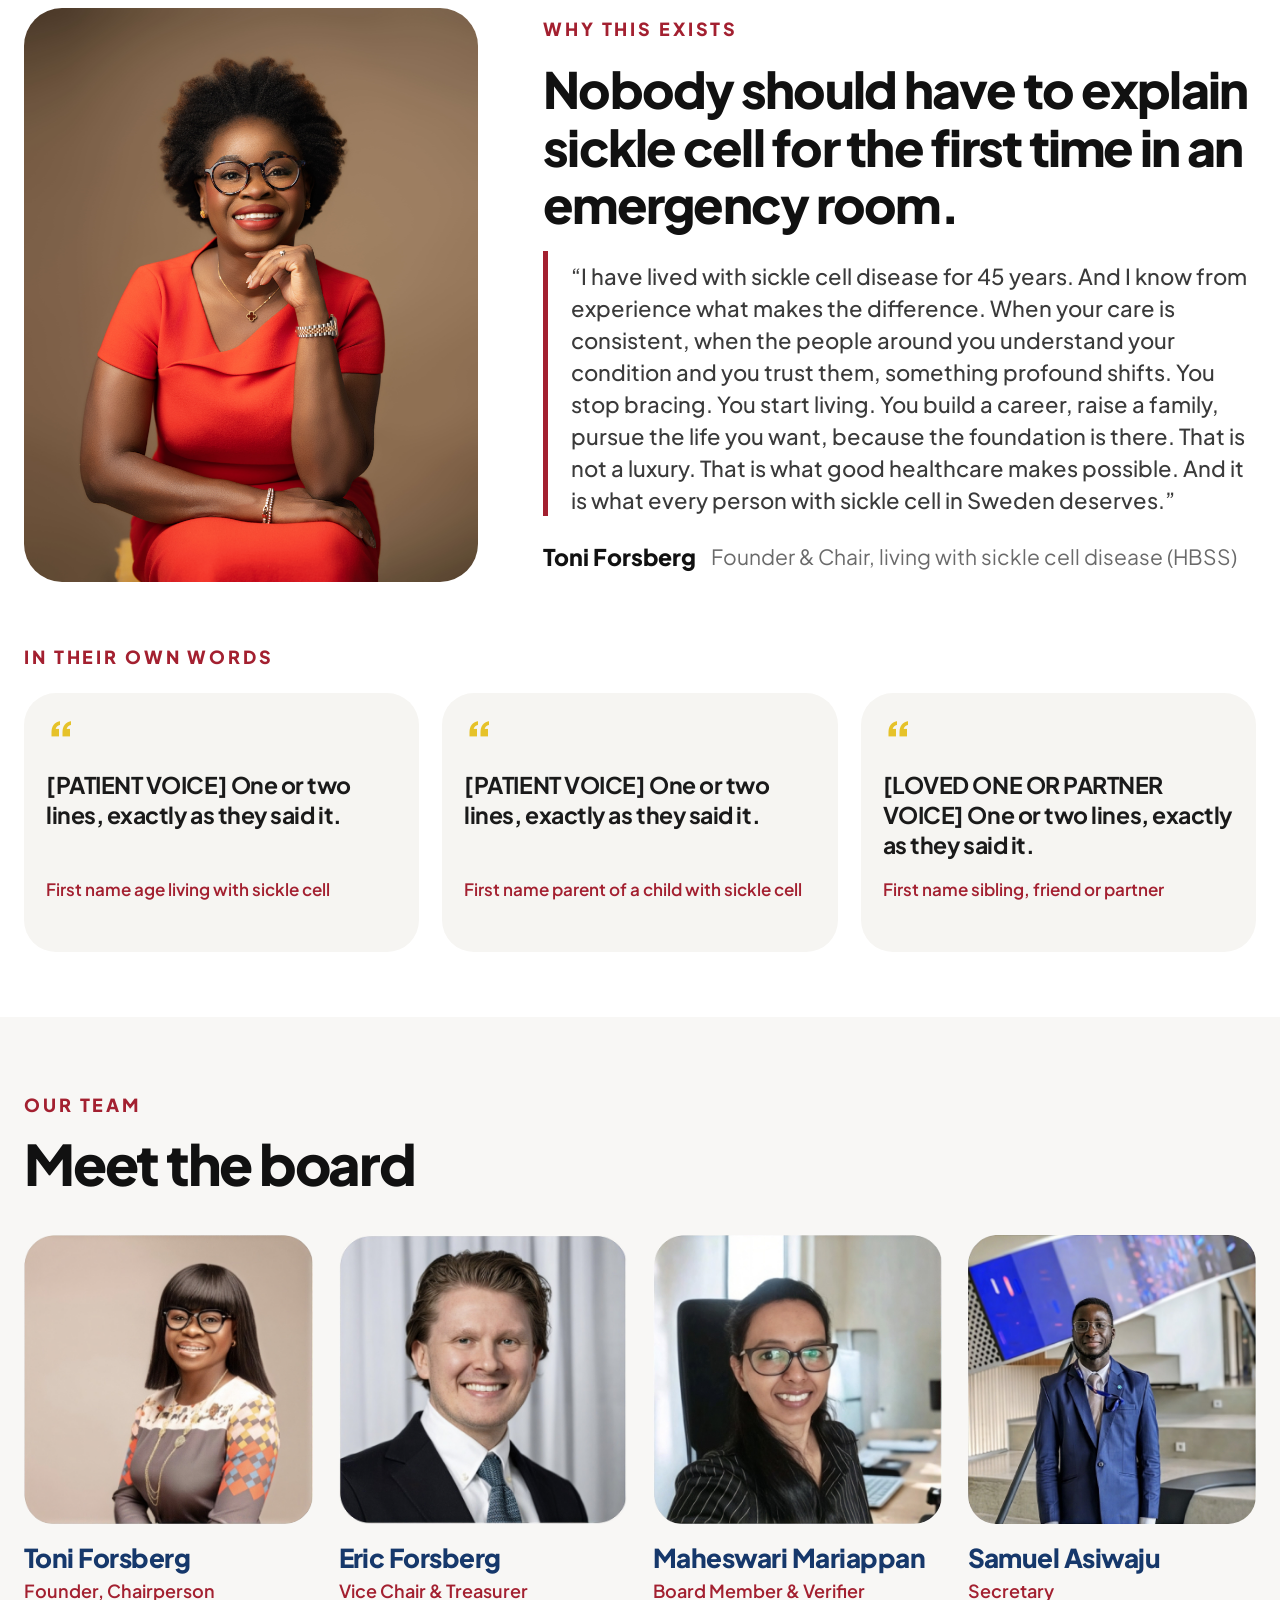
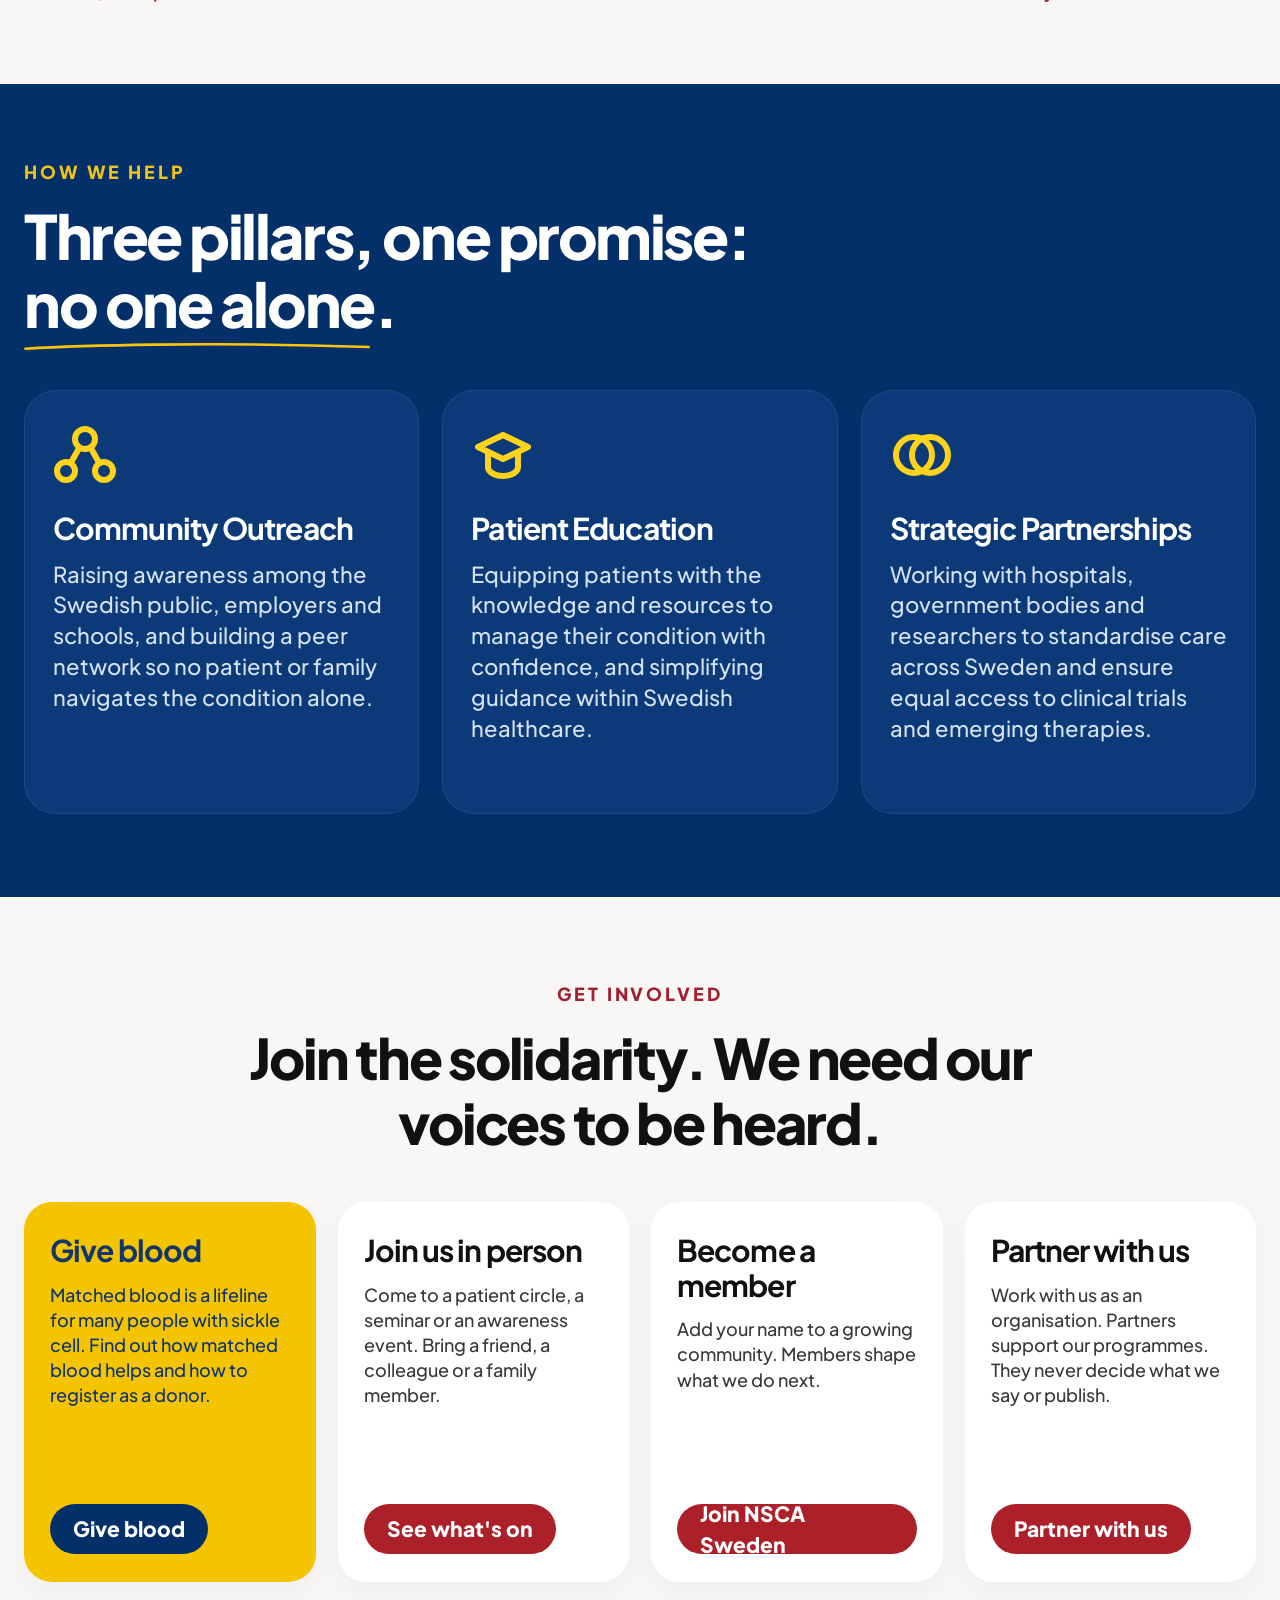
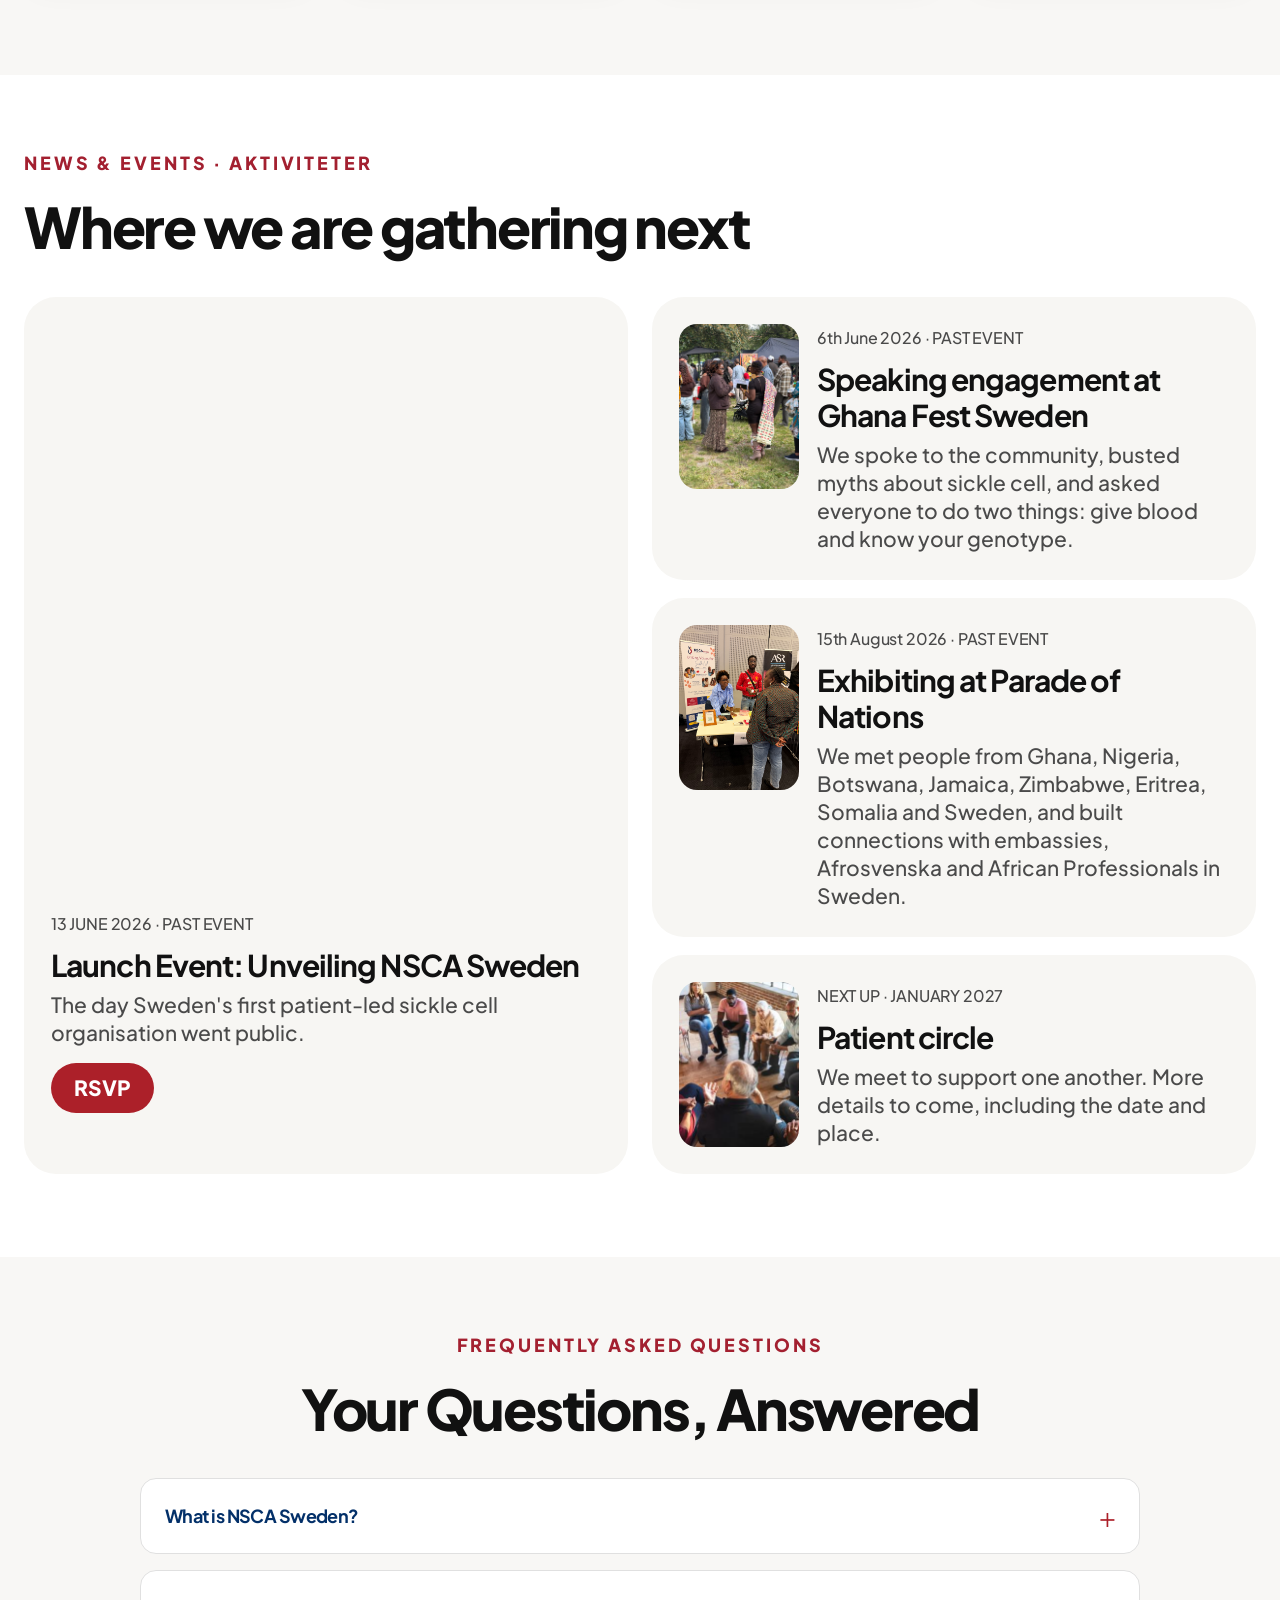
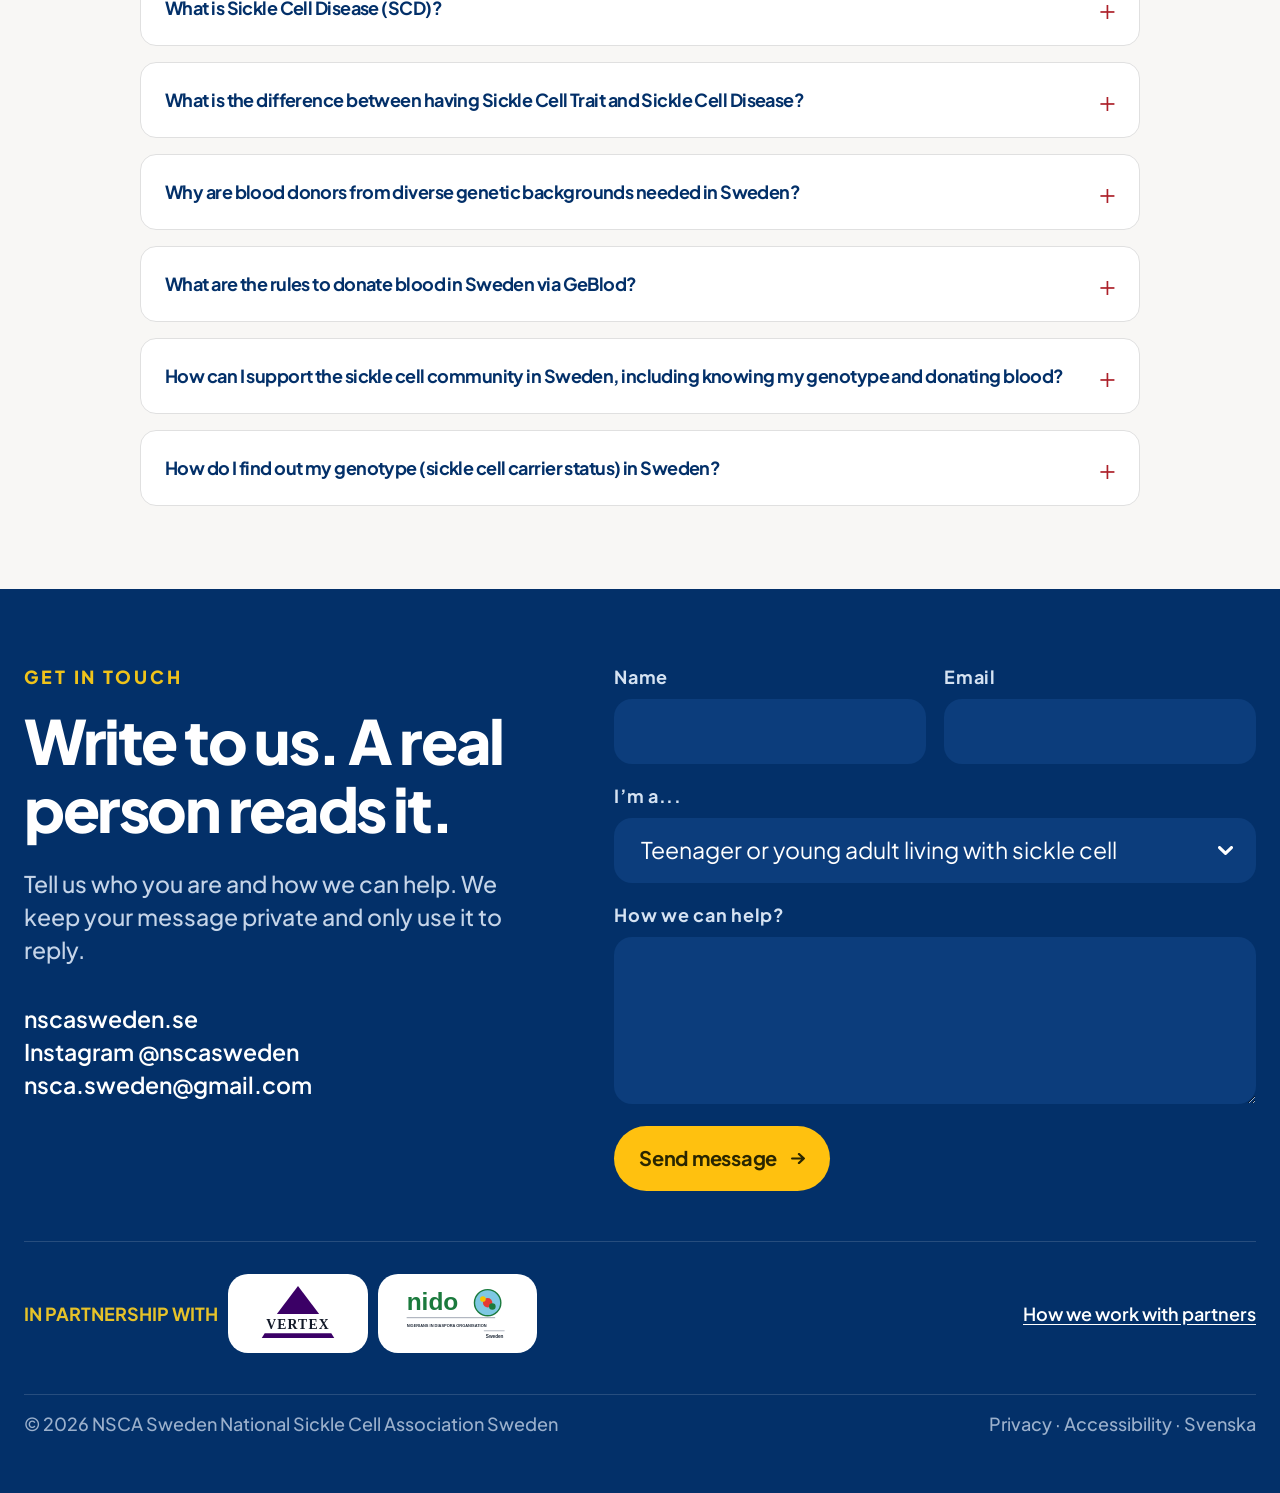
==== commit 98cf2da4: "Update index.html" ====
--- a/index.html
+++ b/index.html
@@ -13,7 +13,7 @@
   <link rel="stylesheet" href="css/responsive.css" />
 </head>
 <body>
-  <!-- HERO -->
+   <!-- HERO -->
   <header class="hero" id="top">
     <div class="container-nsca hero-inner">
       <nav class="nav-primary" id="primaryNav" aria-label="Primary">
@@ -388,9 +388,11 @@
           </div>
           <div class="news-featured-body">
            
-            <p class="news-meta">NEXT UP · JANUARY 2027</p>
-            <h3>Patient circle</h3>
-            <p>We meet to support one another. More details to come, including the date and place.</p>
+            
+
+            <p class="news-meta">13 JUNE 2026 · PAST EVENT</p>
+            <h3>Launch Event: Unveiling NSCA Sweden</h3>
+            <p>The day Sweden's first patient-led sickle cell organisation went public.</p>
             <a class="btn-rsvp" href="#contact">RSVP</a>
           </div>
         </article>
@@ -426,9 +428,9 @@
             </div>
             <div class="news-side-card-body">
 
-              <p class="news-meta">13 JUNE 2026 · PAST EVENT</p>
-            <h3>Launch Event: Unveiling NSCA Sweden</h3>
-            <p>The day Sweden's first patient-led sickle cell organisation went public.</p>
+              <p class="news-meta">NEXT UP · JANUARY 2027</p>
+            <h3>Patient circle</h3>
+            <p>We meet to support one another. More details to come, including the date and place.</p>
              
             </div>
           </article>
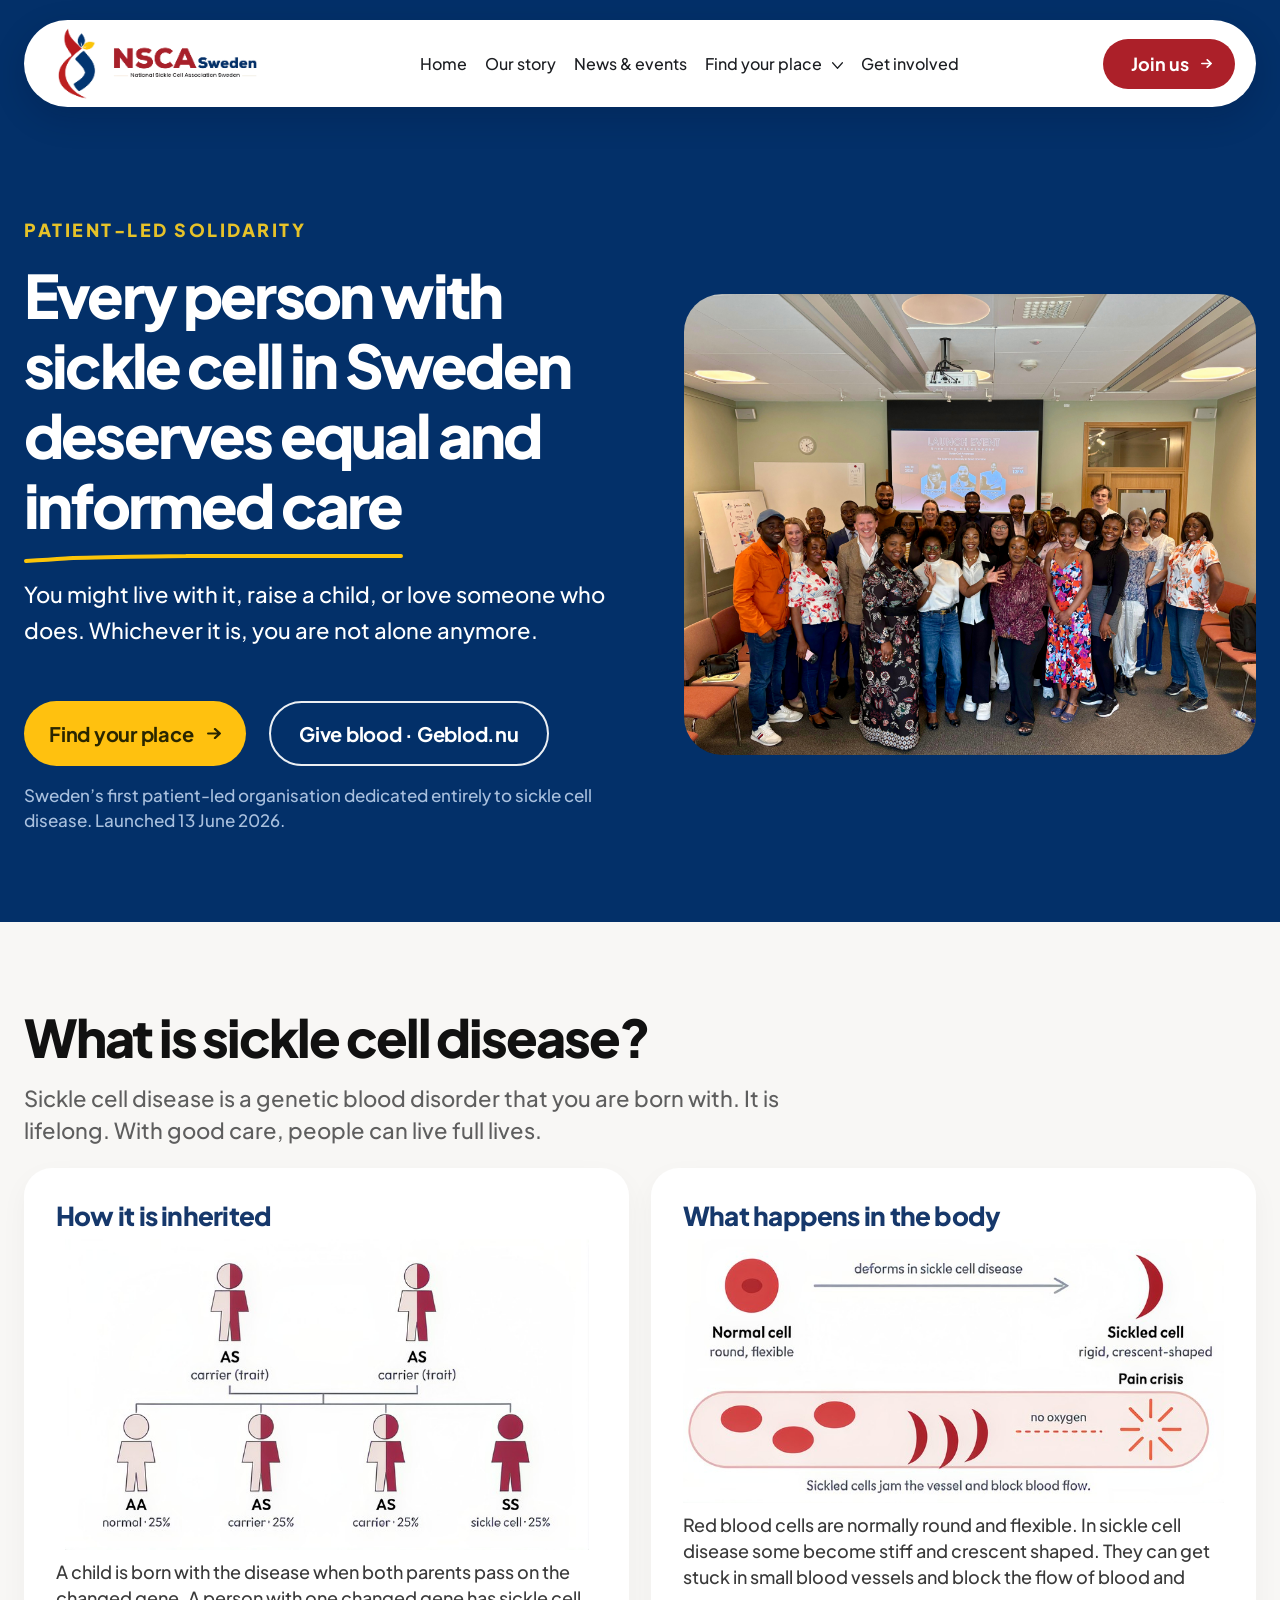
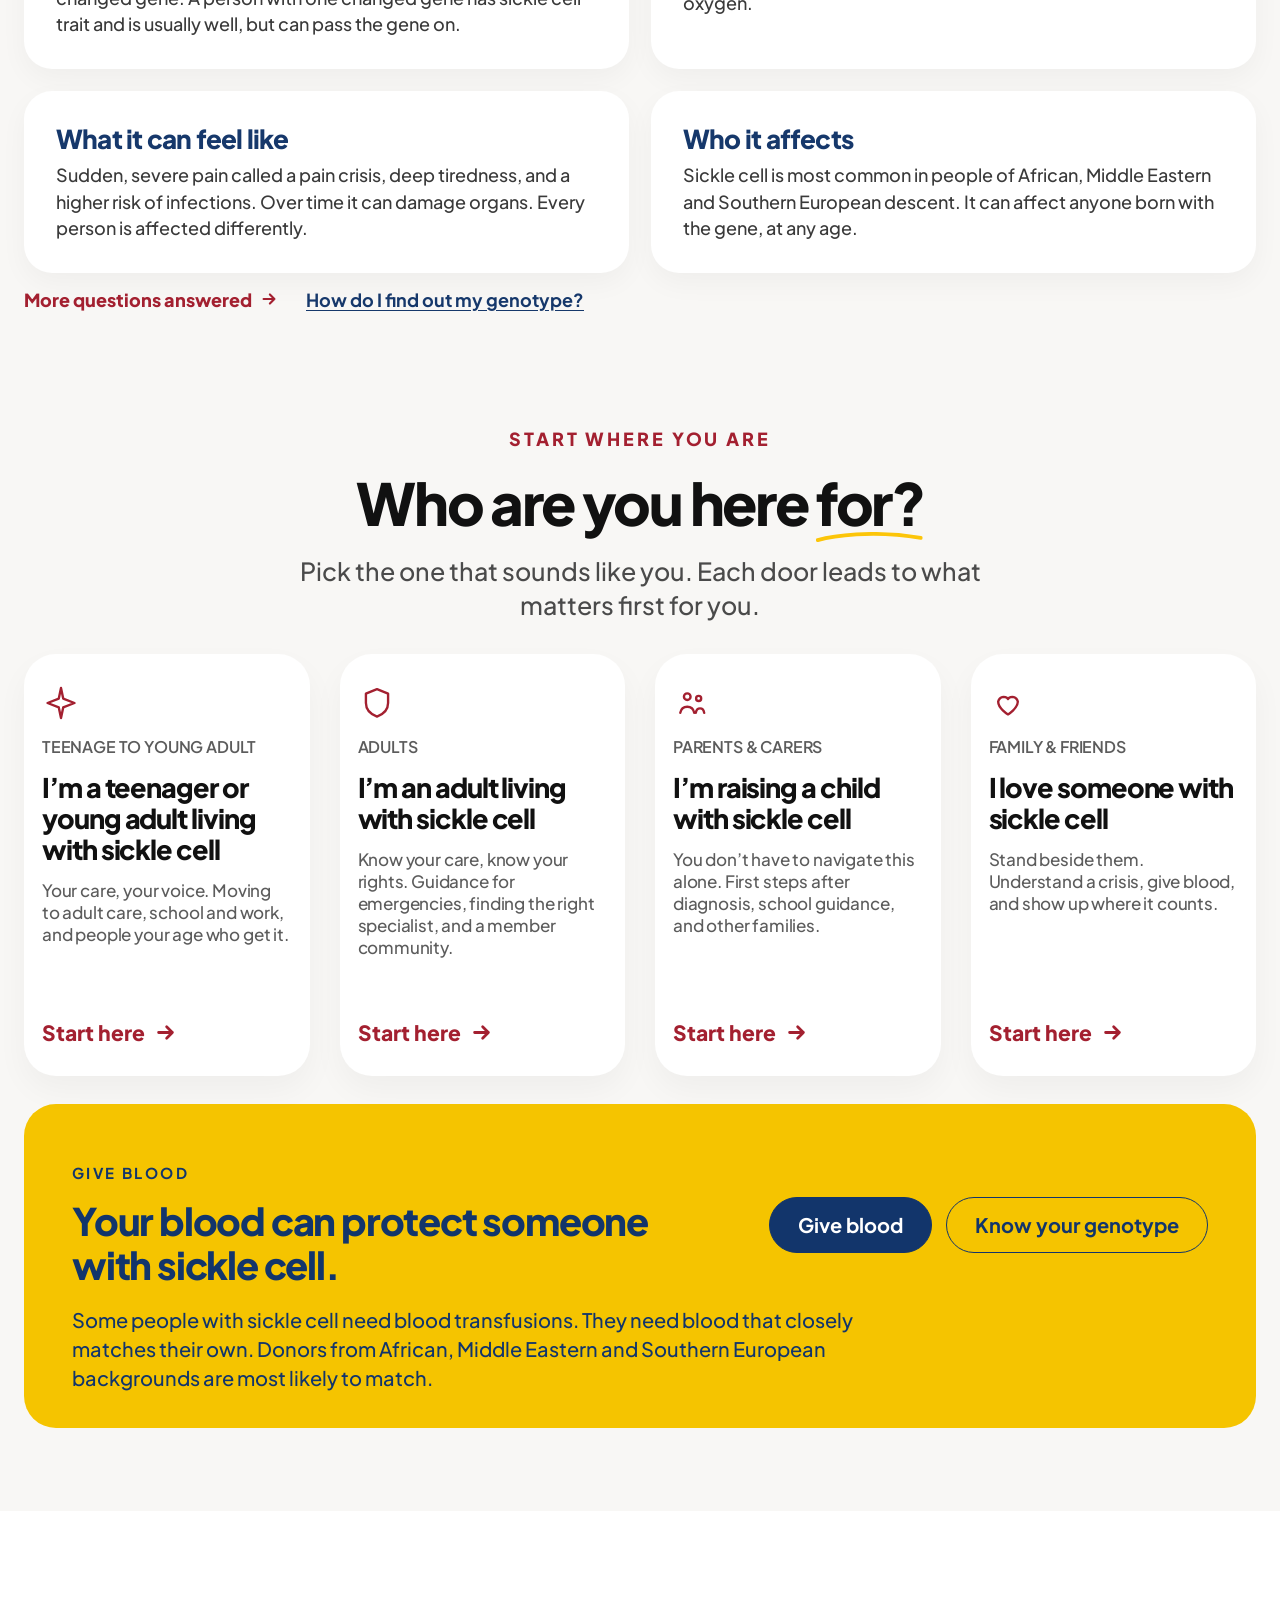
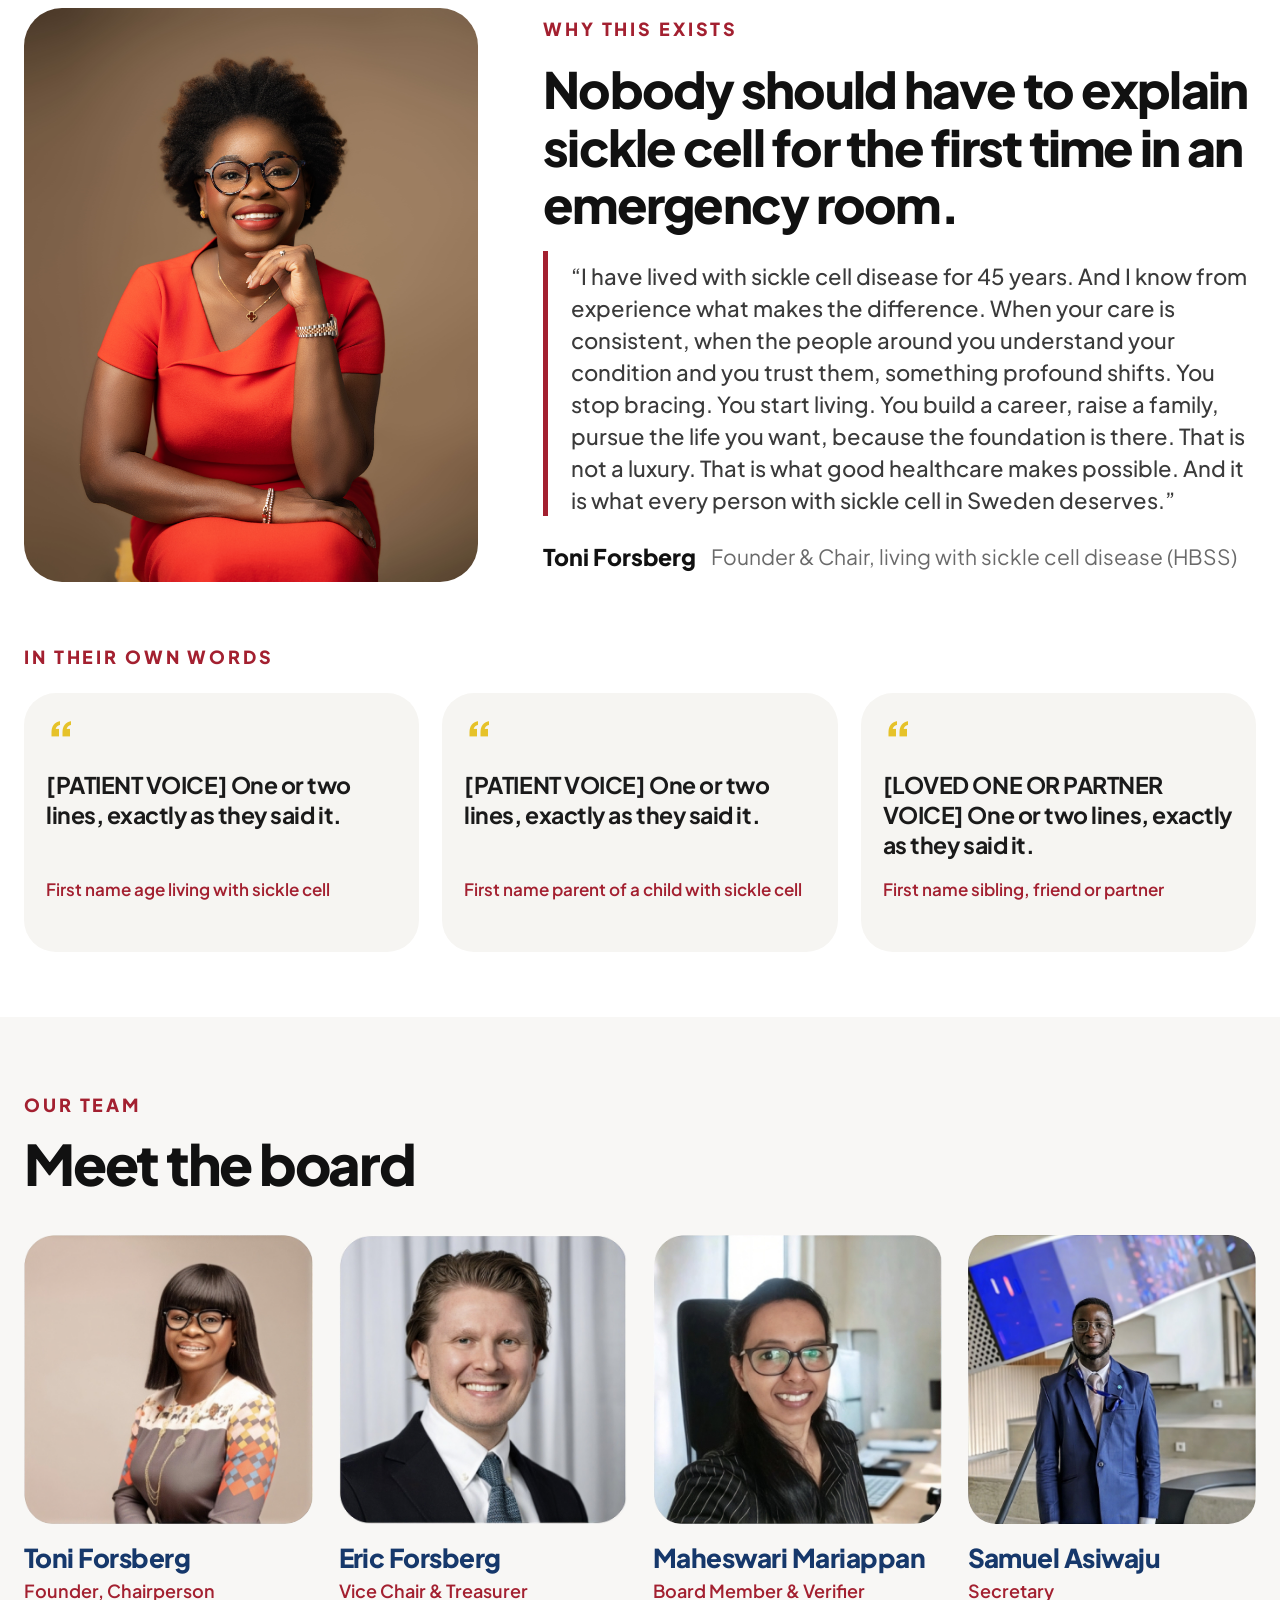
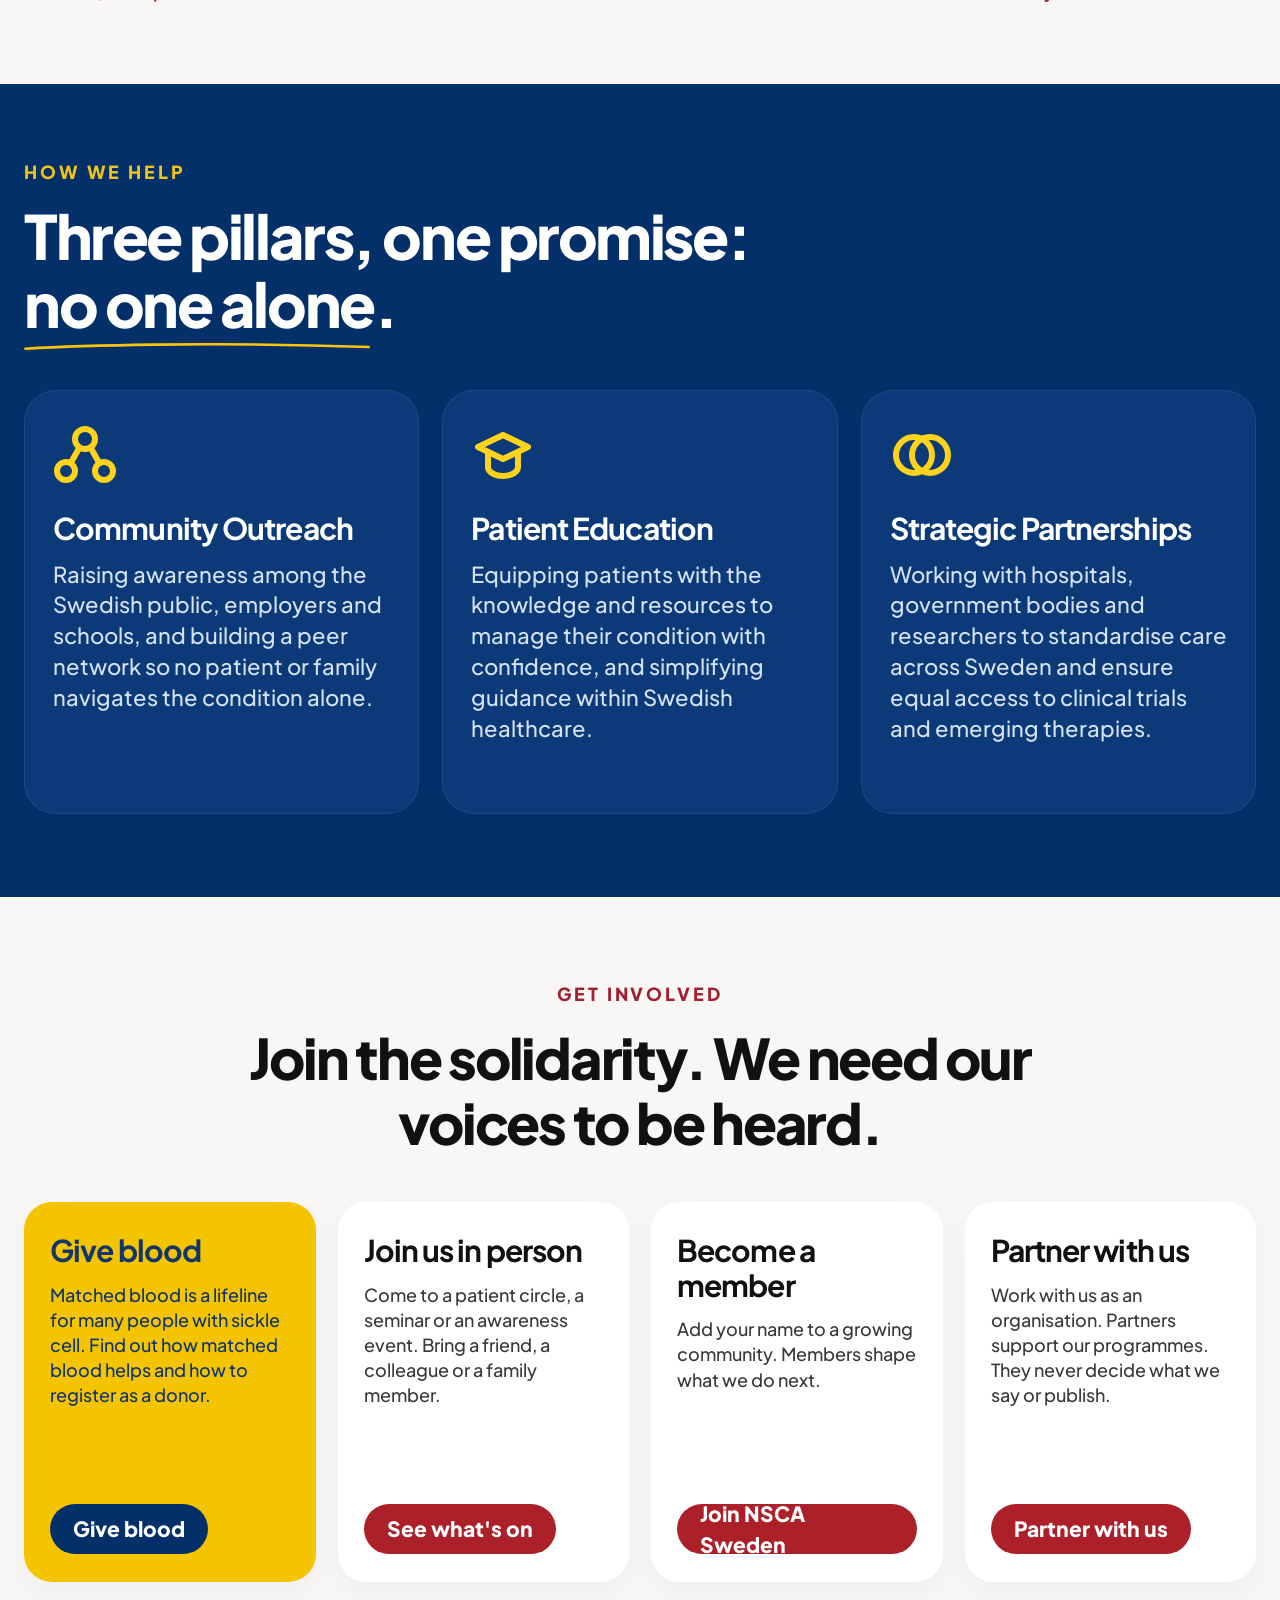
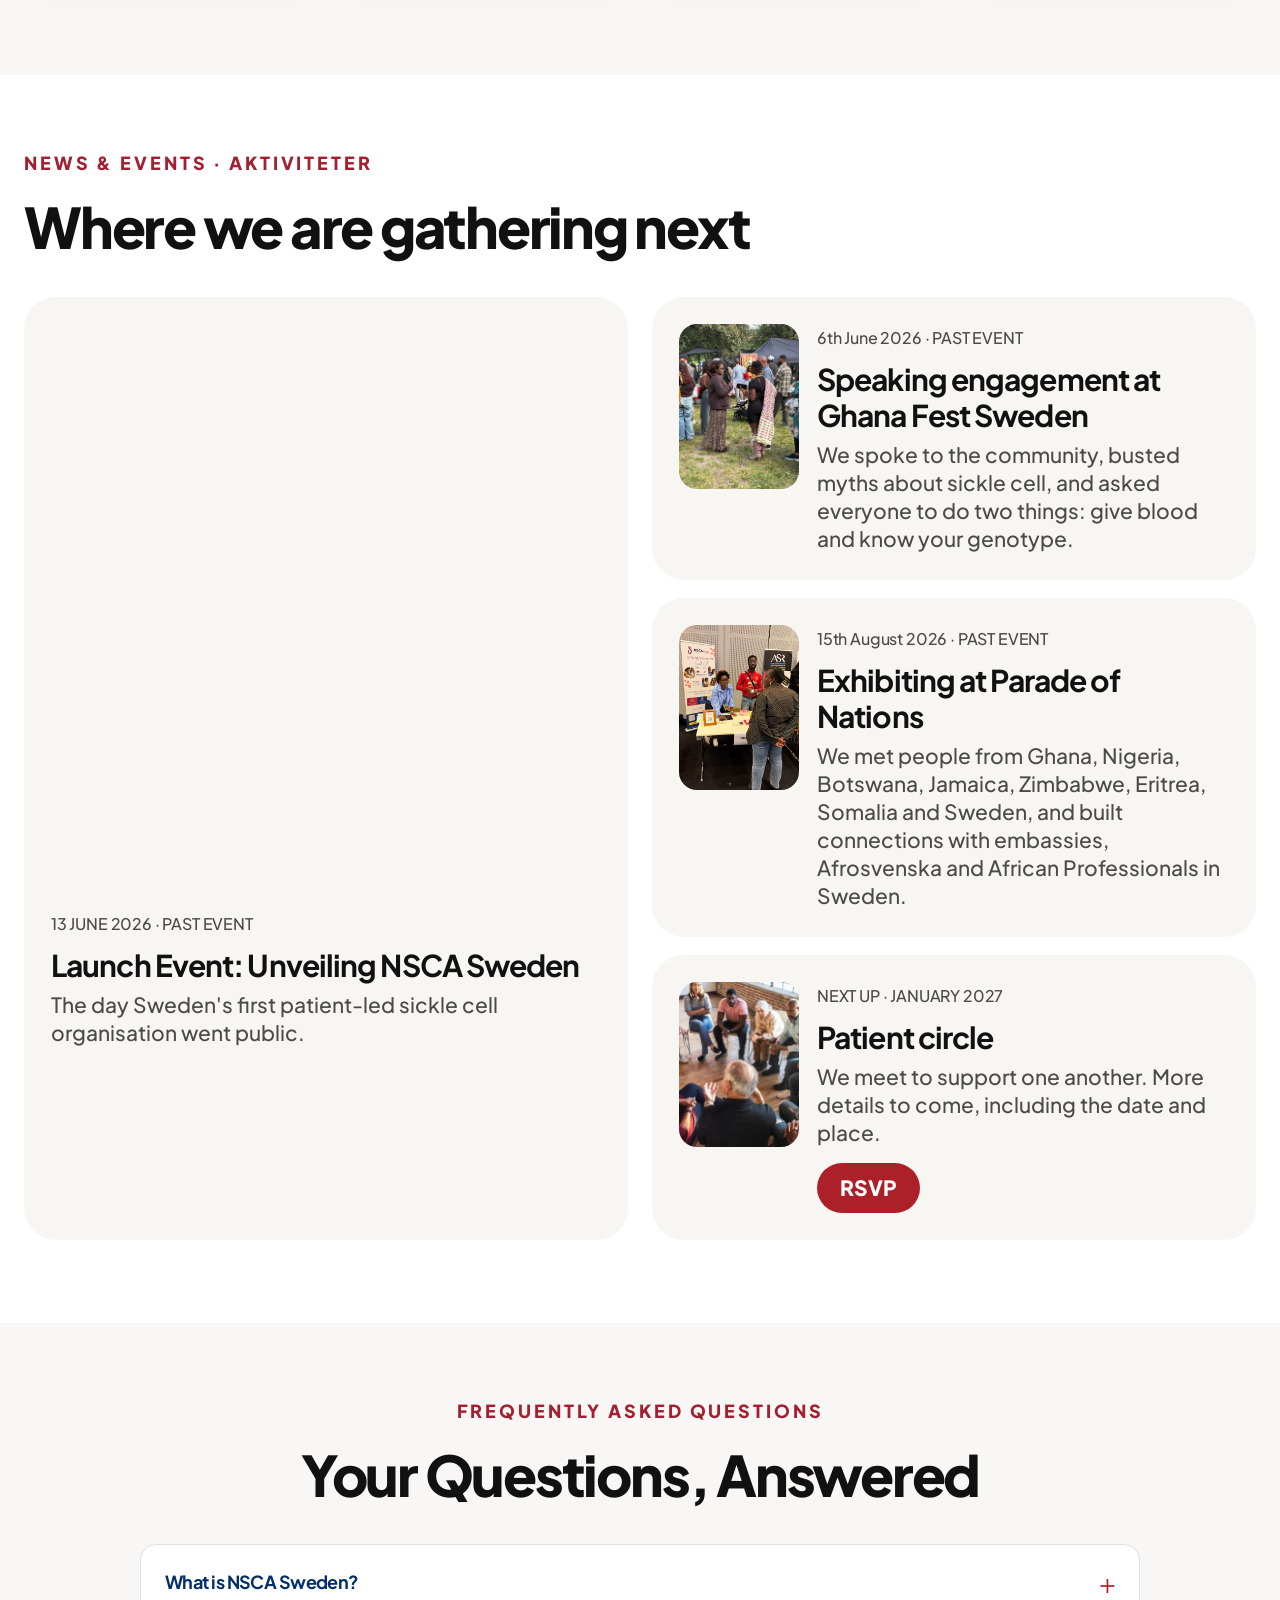
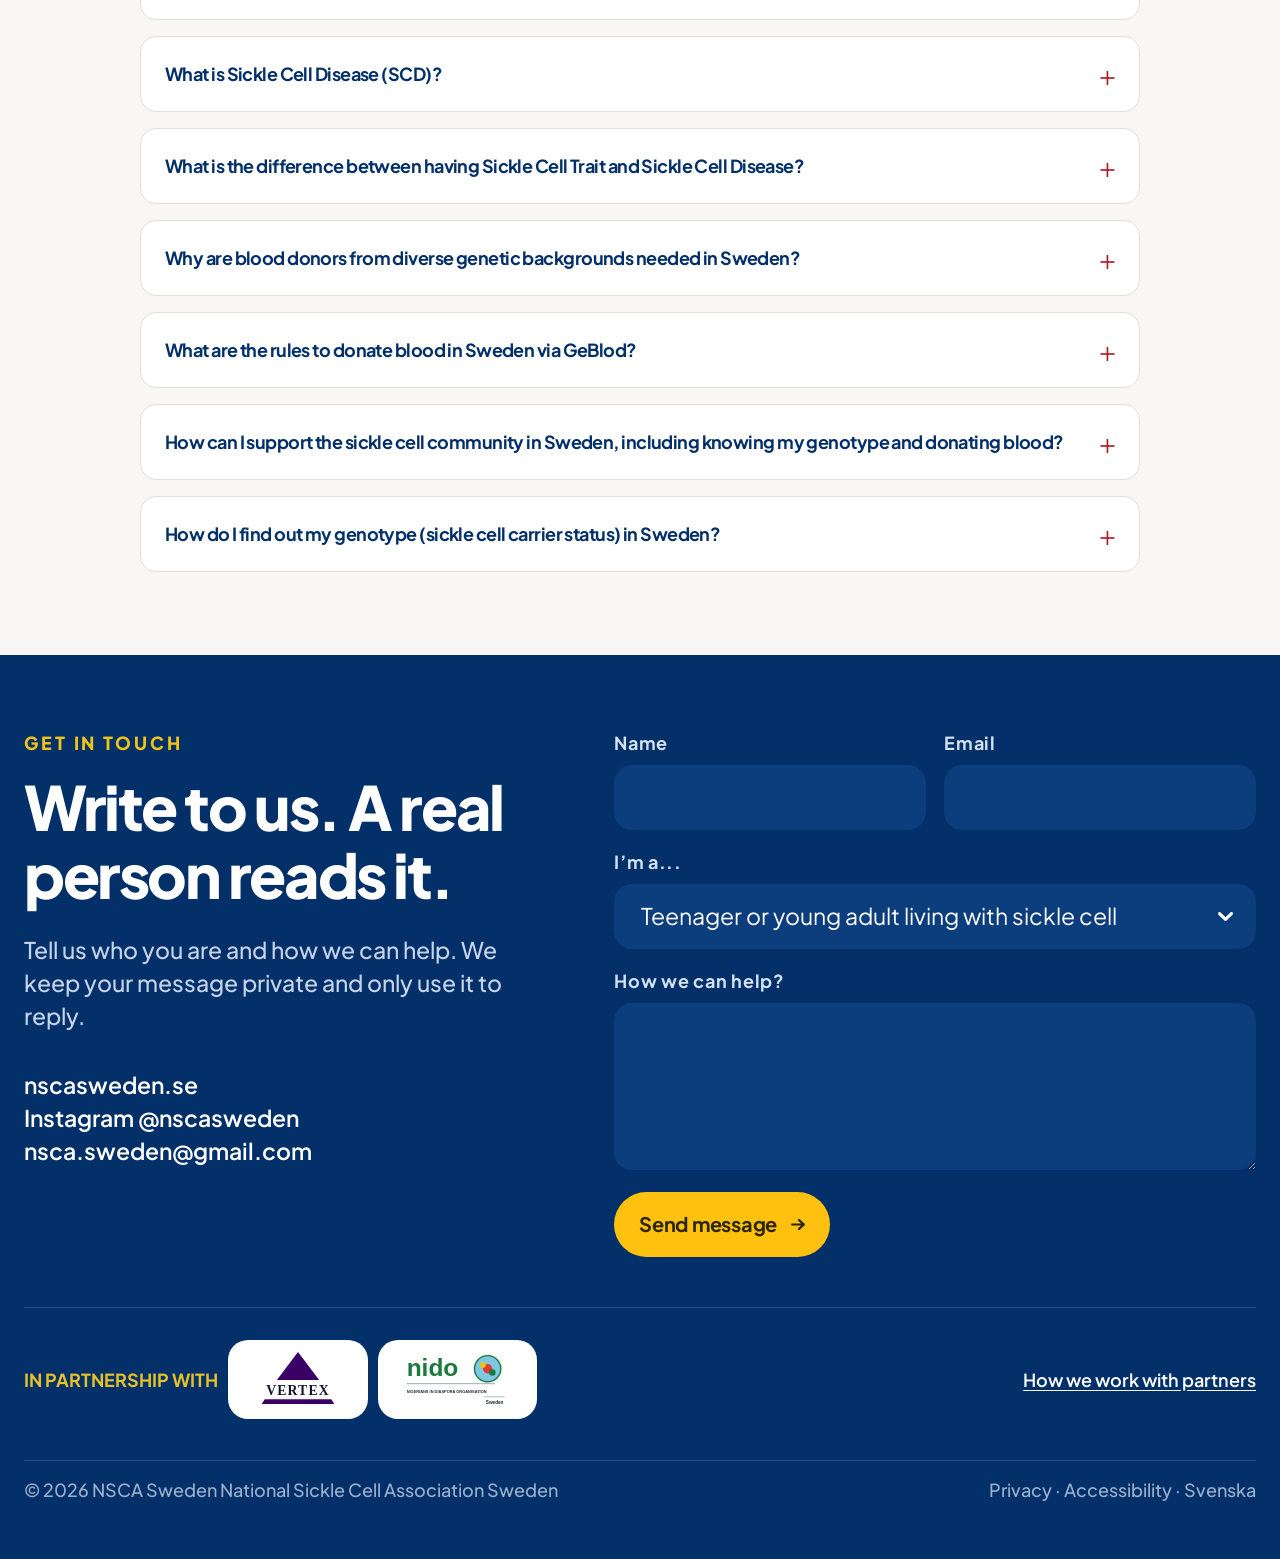
==== commit 0c8ce495: "Add files via upload" ====
--- a/index.html
+++ b/index.html
@@ -361,7 +361,7 @@
         <article class="involve-card">
           <h3>Become a<br />member</h3>
           <p>Add your name to a growing community. Members shape what we do next.</p>
-          <div class="cta"><a class="btn-pill-red" href="#contact">Join NSCA Sweden</a></div>
+          <div class="cta"><a class="btn-pill-red" href="membership.html">Join NSCA Sweden</a></div>
         </article>
         <article class="involve-card">
           <h3>Partner with us</h3>
@@ -393,7 +393,7 @@
             <p class="news-meta">13 JUNE 2026 · PAST EVENT</p>
             <h3>Launch Event: Unveiling NSCA Sweden</h3>
             <p>The day Sweden's first patient-led sickle cell organisation went public.</p>
-            <a class="btn-rsvp" href="#contact">RSVP</a>
+            
           </div>
         </article>
 
@@ -431,7 +431,7 @@
               <p class="news-meta">NEXT UP · JANUARY 2027</p>
             <h3>Patient circle</h3>
             <p>We meet to support one another. More details to come, including the date and place.</p>
-             
+             <a class="btn-rsvp" href="#contact">RSVP</a>
             </div>
           </article>
         </div>
